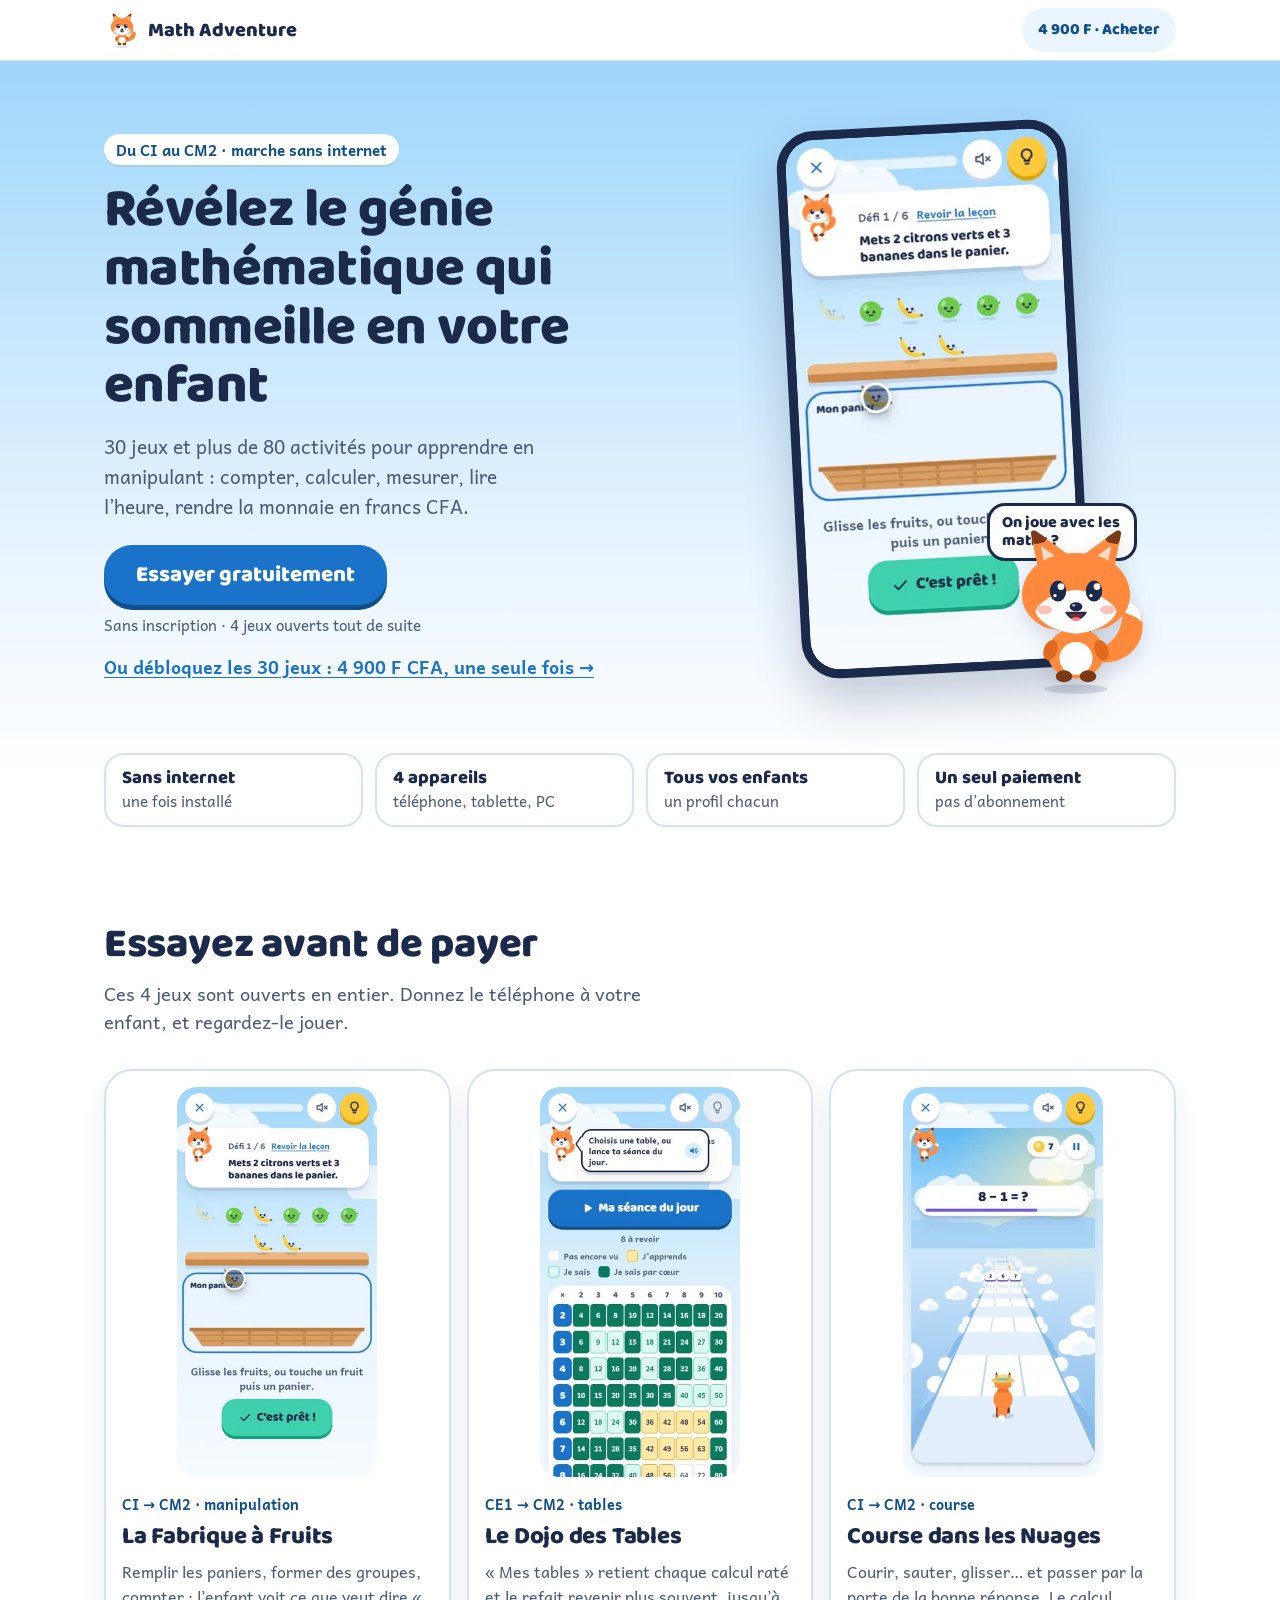
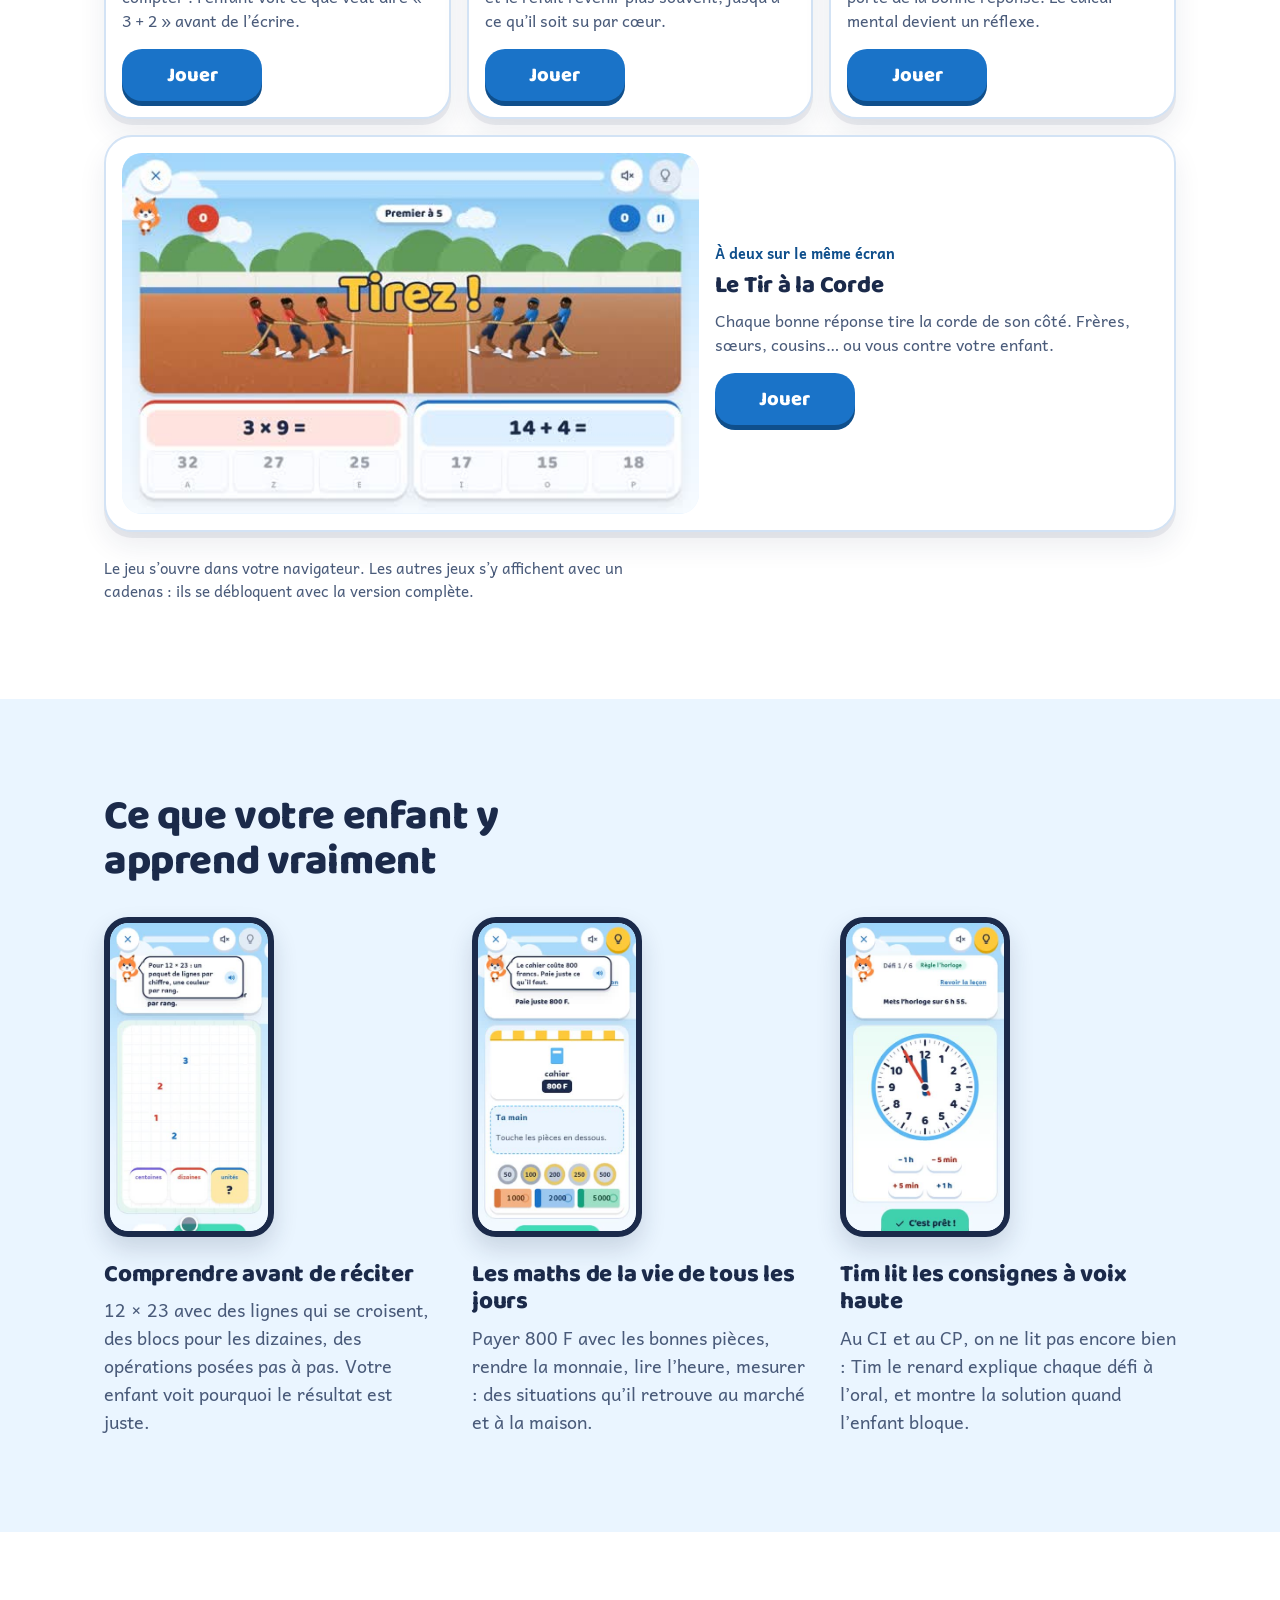
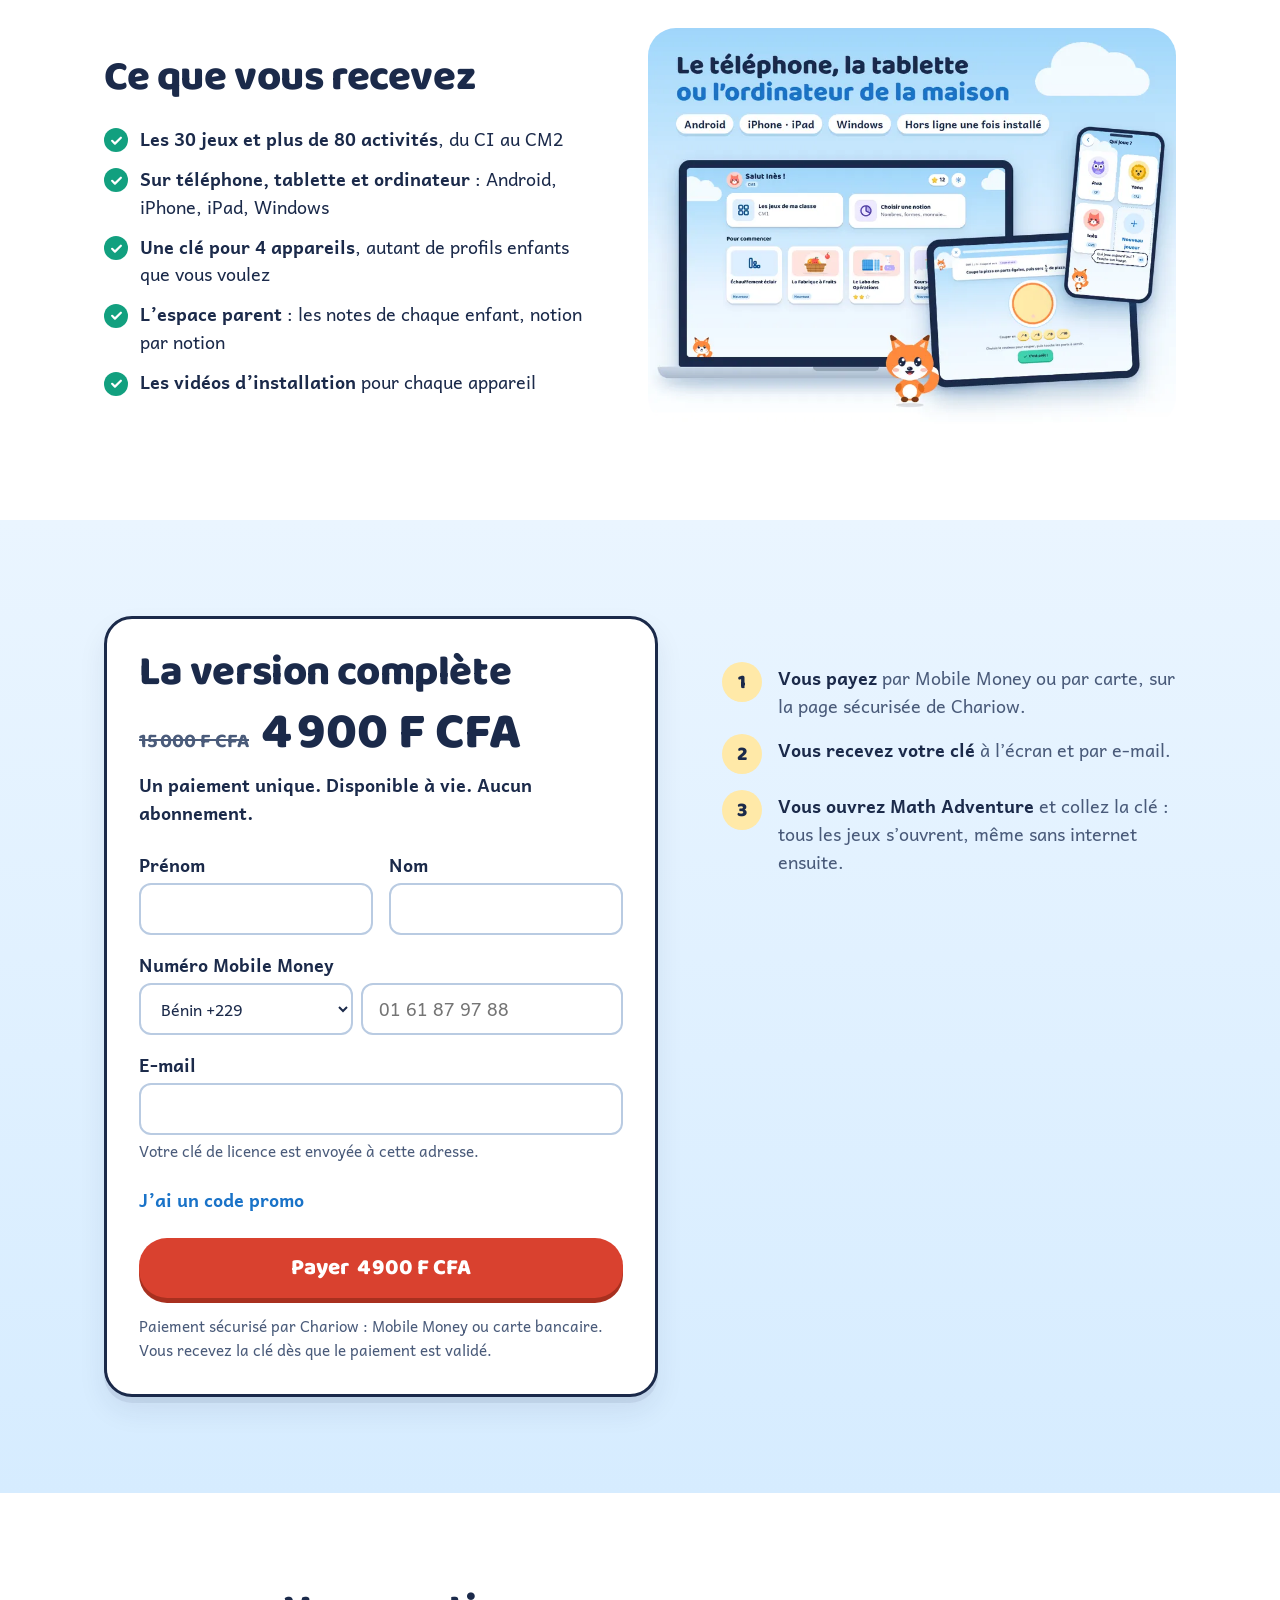
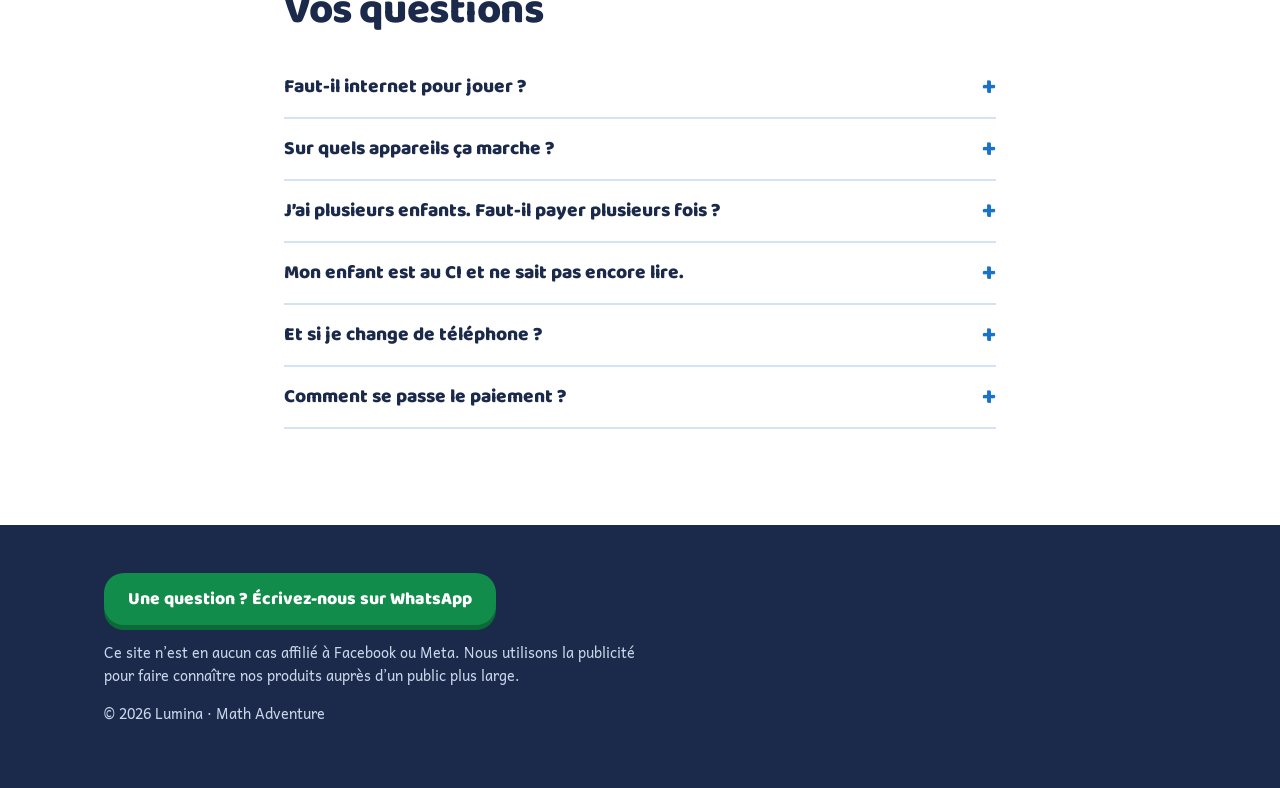
==== index.html @ 42153c5e "Boutons Jouer : ouvrent directement l'écran du jeu dans l'appli" ====
<!doctype html>
<html lang="fr">
<head>
  <meta charset="utf-8">
  <meta name="viewport" content="width=device-width, initial-scale=1, viewport-fit=cover">
  <title>Math Adventure · 30 jeux de maths du CI au CM2</title>
  <meta name="description" content="30 jeux et plus de 80 activités de maths du CI au CM2, sans internet, sur téléphone, tablette et ordinateur. Essayez gratuitement, puis un seul paiement de 4 900 F CFA.">
  <meta name="theme-color" content="#1a73c8">
  <meta property="og:type" content="website">
  <meta property="og:title" content="Math Adventure · les maths en jouant, du CI au CM2">
  <meta property="og:description" content="Essayez gratuitement 4 jeux dans votre navigateur. Version complète : 4 900 F CFA, une seule fois.">
  <meta property="og:image" content="assets/og.jpg">
  <link rel="icon" href="assets/icon-192.png">
  <link rel="preload" href="assets/fonts/baloo-2-latin-800-normal.woff2" as="font" type="font/woff2" crossorigin>
  <link rel="preload" href="assets/fonts/andika-latin-400-normal.woff2" as="font" type="font/woff2" crossorigin>
  <link rel="stylesheet" href="assets/styles.css">
  <script src="assets/config.js"></script>
  <script src="assets/pixel.js"></script>
</head>
<body>
  <a class="skip" href="#essai">Aller aux jeux à essayer</a>

  <header class="top">
    <div class="wrap top__in">
      <a class="brand" href="#" aria-label="Math Adventure, haut de page">
        <img src="assets/tim.svg" alt="" width="36" height="36">
        <span>Math Adventure</span>
      </a>
      <a class="top__cta" href="#offre" data-track="nav-offre">4 900 F · Acheter</a>
    </div>
  </header>

  <main>
    <!-- ============ HÉROS ============ -->
    <section class="hero">
      <div class="wrap hero__grid">
        <div class="hero__text">
          <p class="eyebrow">Du CI au CM2 · marche sans internet</p>
          <h1>Révélez le génie mathématique qui sommeille en votre enfant</h1>
          <p class="lead">30 jeux et plus de 80 activités pour apprendre en manipulant : compter, calculer, mesurer, lire l’heure, rendre la monnaie en francs CFA.</p>
          <div class="hero__actions">
            <a class="btn btn--primary btn--lg" href="#essai" data-track="hero-essai">Essayer gratuitement</a>
            <p class="hero__note">Sans inscription · 4 jeux ouverts tout de suite</p>
          </div>
          <a class="link-strong" href="#offre" data-track="hero-offre">Ou débloquez les 30 jeux : 4 900 F CFA, une seule fois →</a>
        </div>
        <div class="hero__media">
          <div class="phone phone--tilt">
            <video class="phone__screen" src="assets/media/fabrique-a-fruits.mp4" poster="assets/media/fabrique-a-fruits.jpg" autoplay muted loop playsinline preload="auto" aria-label="Partie filmée de La Fabrique à Fruits : l’enfant glisse 2 citrons et 3 bananes dans le panier"></video>
          </div>
          <div class="bubble" aria-hidden="true">On joue avec les maths ?</div>
          <img class="hero__tim" src="assets/tim.svg" alt="" width="132" height="132">
        </div>
      </div>
    </section>

    <ul class="proofs wrap" aria-label="En bref">
      <li><strong>Sans internet</strong><span>une fois installé</span></li>
      <li><strong>4 appareils</strong><span>téléphone, tablette, PC</span></li>
      <li><strong>Tous vos enfants</strong><span>un profil chacun</span></li>
      <li><strong>Un seul paiement</strong><span>pas d’abonnement</span></li>
    </ul>

    <!-- ============ DÉMO ============ -->
    <section class="section" id="essai" aria-labelledby="essai-t">
      <div class="wrap">
        <h2 id="essai-t">Essayez avant de payer</h2>
        <p class="section__lead">Ces 4 jeux sont ouverts en entier. Donnez le téléphone à votre enfant, et regardez-le jouer.</p>
        <div class="demos">
          <article class="demo">
            <div class="demo__media"><video data-lazy src="assets/media/fabrique-a-fruits.mp4" poster="assets/media/fabrique-a-fruits.jpg" muted loop playsinline preload="none" aria-hidden="true"></video></div>
            <div class="demo__body">
              <p class="tag">CI → CM2 · manipulation</p>
              <h3>La Fabrique à Fruits</h3>
              <p>Remplir les paniers, former des groupes, compter : l’enfant voit ce que veut dire « 3 + 2 » avant de l’écrire.</p>
              <a class="btn btn--primary" href="#" data-app="fruit-factory" data-track="demo-fabrique">Jouer</a>
            </div>
          </article>
          <article class="demo">
            <div class="demo__media"><video data-lazy src="assets/media/mes-tables.mp4" poster="assets/media/mes-tables.jpg" muted loop playsinline preload="none" aria-hidden="true"></video></div>
            <div class="demo__body">
              <p class="tag">CE1 → CM2 · tables</p>
              <h3>Le Dojo des Tables</h3>
              <p>« Mes tables » retient chaque calcul raté et le refait revenir plus souvent, jusqu’à ce qu’il soit su par cœur.</p>
              <a class="btn btn--primary" href="#" data-app="multiplication-master" data-track="demo-dojo">Jouer</a>
            </div>
          </article>
          <article class="demo">
            <div class="demo__media"><video data-lazy src="assets/media/course-dans-les-nuages.mp4" poster="assets/media/course-dans-les-nuages.jpg" muted loop playsinline preload="none" aria-hidden="true"></video></div>
            <div class="demo__body">
              <p class="tag">CI → CM2 · course</p>
              <h3>Course dans les Nuages</h3>
              <p>Courir, sauter, glisser… et passer par la porte de la bonne réponse. Le calcul mental devient un réflexe.</p>
              <a class="btn btn--primary" href="#" data-app="cloud-runner" data-track="demo-course">Jouer</a>
            </div>
          </article>
          <article class="demo demo--wide">
            <div class="demo__media"><video data-lazy src="assets/media/tir-a-la-corde.mp4" poster="assets/media/tir-a-la-corde.jpg" muted loop playsinline preload="none" aria-hidden="true"></video></div>
            <div class="demo__body">
              <p class="tag">À deux sur le même écran</p>
              <h3>Le Tir à la Corde</h3>
              <p>Chaque bonne réponse tire la corde de son côté. Frères, sœurs, cousins… ou vous contre votre enfant.</p>
              <a class="btn btn--primary" href="#" data-app="tug-of-war" data-track="demo-tir">Jouer</a>
            </div>
          </article>
        </div>
        <p class="hint">Le jeu s’ouvre dans votre navigateur. Les autres jeux s’y affichent avec un cadenas : ils se débloquent avec la version complète.</p>
      </div>
    </section>

    <!-- ============ MÉTHODE ============ -->
    <section class="section section--sky" aria-labelledby="methode-t">
      <div class="wrap">
        <h2 id="methode-t">Ce que votre enfant y apprend vraiment</h2>
        <div class="features">
          <article class="feature">
            <div class="feature__media phone phone--sm"><video data-lazy class="phone__screen" src="assets/media/multiplier-avec-des-lignes.mp4" poster="assets/media/multiplier-avec-des-lignes.jpg" muted loop playsinline preload="none" aria-hidden="true"></video></div>
            <div>
              <h3>Comprendre avant de réciter</h3>
              <p>12 × 23 avec des lignes qui se croisent, des blocs pour les dizaines, des opérations posées pas à pas. Votre enfant voit pourquoi le résultat est juste.</p>
            </div>
          </article>
          <article class="feature">
            <div class="feature__media phone phone--sm"><video data-lazy class="phone__screen" src="assets/media/petit-marche.mp4" poster="assets/media/petit-marche.jpg" muted loop playsinline preload="none" aria-hidden="true"></video></div>
            <div>
              <h3>Les maths de la vie de tous les jours</h3>
              <p>Payer 800 F avec les bonnes pièces, rendre la monnaie, lire l’heure, mesurer : des situations qu’il retrouve au marché et à la maison.</p>
            </div>
          </article>
          <article class="feature">
            <div class="feature__media phone phone--sm"><video data-lazy class="phone__screen" src="assets/media/horloge.mp4" poster="assets/media/horloge.jpg" muted loop playsinline preload="none" aria-hidden="true"></video></div>
            <div>
              <h3>Tim lit les consignes à voix haute</h3>
              <p>Au CI et au CP, on ne lit pas encore bien : Tim le renard explique chaque défi à l’oral, et montre la solution quand l’enfant bloque.</p>
            </div>
          </article>
        </div>
      </div>
    </section>

    <!-- ============ CONTENU ============ -->
    <section class="section" aria-labelledby="contenu-t">
      <div class="wrap contenu">
        <div>
          <h2 id="contenu-t">Ce que vous recevez</h2>
          <ul class="checks">
            <li><strong>Les 30 jeux et plus de 80 activités</strong>, du CI au CM2</li>
            <li><strong>Sur téléphone, tablette et ordinateur</strong> : Android, iPhone, iPad, Windows</li>
            <li><strong>Une clé pour 4 appareils</strong>, autant de profils enfants que vous voulez</li>
            <li><strong>L’espace parent</strong> : les notes de chaque enfant, notion par notion</li>
            <li><strong>Les vidéos d’installation</strong> pour chaque appareil</li>
          </ul>
        </div>
        <picture>
          <source srcset="assets/media/appareils.webp" type="image/webp">
          <img class="contenu__img" src="assets/media/appareils.jpg" width="900" height="675" loading="lazy" alt="Math Adventure ouvert sur un ordinateur, une tablette et un téléphone, avec Tim le renard">
        </picture>
      </div>
    </section>

    <!-- ============ OFFRE + PAIEMENT ============ -->
    <section class="section section--offer" id="offre" aria-labelledby="offre-t">
      <div class="wrap offer">
        <div class="offer__card">
          <h2 id="offre-t">La version complète</h2>
          <p class="price"><s class="price__old" data-old-price></s> <span class="price__now" data-price></span></p>
          <p class="offer__sub">Un paiement unique. Disponible à vie. Aucun abonnement.</p>

          <form class="form" id="checkout" novalidate>
            <div class="form__row">
              <div class="field">
                <label for="f-first">Prénom</label>
                <input id="f-first" name="first_name" autocomplete="given-name" required maxlength="50">
                <p class="field__err" id="e-first_name" hidden></p>
              </div>
              <div class="field">
                <label for="f-last">Nom</label>
                <input id="f-last" name="last_name" autocomplete="family-name" required maxlength="50">
                <p class="field__err" id="e-last_name" hidden></p>
              </div>
            </div>
            <div class="field">
              <label for="f-phone">Numéro Mobile Money</label>
              <div class="phone-input">
                <select id="f-country" name="country_code" aria-label="Pays" autocomplete="country"></select>
                <input id="f-phone" name="phone" type="tel" inputmode="tel" autocomplete="tel-national" required placeholder="01 61 87 97 88">
              </div>
              <p class="field__err" id="e-phone" hidden></p>
              <p class="field__err" id="e-country_code" hidden></p>
            </div>
            <div class="field">
              <label for="f-email">E-mail</label>
              <input id="f-email" name="email" type="email" inputmode="email" autocomplete="email" required>
              <p class="field__help">Votre clé de licence est envoyée à cette adresse.</p>
              <p class="field__err" id="e-email" hidden></p>
            </div>
            <details class="promo">
              <summary>J’ai un code promo</summary>
              <div class="field">
                <label for="f-code" class="sr-only">Code promo</label>
                <input id="f-code" name="discount_code" autocomplete="off" autocapitalize="characters" maxlength="100">
                <p class="field__err" id="e-discount_code" hidden></p>
              </div>
            </details>
            <p class="form__err" id="form-err" role="alert" hidden></p>
            <button class="btn btn--buy btn--lg btn--block" type="submit" id="pay">Payer <span data-price></span></button>
            <p class="form__secure">Paiement sécurisé par Chariow : Mobile Money ou carte bancaire. Vous recevez la clé dès que le paiement est validé.</p>
          </form>
        </div>

        <ol class="steps" aria-label="Après le paiement">
          <li><strong>Vous payez</strong> par Mobile Money ou par carte, sur la page sécurisée de Chariow.</li>
          <li><strong>Vous recevez votre clé</strong> à l’écran et par e-mail.</li>
          <li><strong>Vous ouvrez Math Adventure</strong> et collez la clé : tous les jeux s’ouvrent, même sans internet ensuite.</li>
        </ol>
      </div>
    </section>

    <!-- ============ FAQ ============ -->
    <section class="section" aria-labelledby="faq-t">
      <div class="wrap faq">
        <h2 id="faq-t">Vos questions</h2>
        <details><summary>Faut-il internet pour jouer ?</summary><p>Seulement pour installer l’appli et activer la clé, une fois, quelques secondes. Ensuite tout marche en mode avion : aucun forfait consommé.</p></details>
        <details><summary>Sur quels appareils ça marche ?</summary><p>Téléphones Android, iPhone, iPad et ordinateurs Windows. Une clé s’active sur 4 appareils : par exemple le téléphone de maman, celui de papa, la tablette et l’ordinateur.</p></details>
        <details><summary>J’ai plusieurs enfants. Faut-il payer plusieurs fois ?</summary><p>Non. Chaque enfant crée son profil avec son prénom et sa classe, et chacun garde ses notes. Il n’y a pas de limite d’enfants.</p></details>
        <details><summary>Mon enfant est au CI et ne sait pas encore lire.</summary><p>Tim le renard lit les consignes à voix haute, et les écrans se comprennent avec les images. Commencez par La Fabrique à Fruits dans l’essai gratuit.</p></details>
        <details><summary>Et si je change de téléphone ?</summary><p>Activez simplement la clé sur le nouveau téléphone : elle compte 4 appareils. Si les 4 sont déjà utilisés, écrivez-nous sur WhatsApp avec votre clé et on trouve une solution.</p></details>
        <details><summary>Comment se passe le paiement ?</summary><p>Vous remplissez le formulaire, puis vous payez sur la page sécurisée de Chariow (Mobile Money selon votre pays : MTN, Moov, Celtiis… ou carte bancaire). C’est un paiement unique : rien ne sera prélevé ensuite.</p></details>
      </div>
    </section>
  </main>

  <footer class="foot">
    <div class="wrap">
      <a class="btn btn--wa" data-whatsapp href="#" target="_blank" rel="noopener">Une question ? Écrivez-nous sur WhatsApp</a>
      <p class="foot__legal">Ce site n’est en aucun cas affilié à Facebook ou Meta. Nous utilisons la publicité pour faire connaître nos produits auprès d’un public plus large.</p>
      <p class="foot__legal">© 2026 Lumina · Math Adventure</p>
    </div>
  </footer>

  <div class="sticky" id="sticky" aria-hidden="true">
    <span><strong data-price></strong><small>une seule fois</small></span>
    <a class="btn btn--buy" href="#offre" tabindex="-1" data-track="sticky-offre">Acheter</a>
  </div>

  <script src="assets/app.js" defer></script>
</body>
</html>
---- assets/styles.css ----
/* Math Adventure — page de vente. Mêmes jetons que l'appli (src/styles/tokens.css) : le parent reconnaît l'appli qu'il va acheter. */

@font-face { font-family: 'Baloo 2'; font-weight: 700; font-display: swap; src: url(fonts/baloo-2-latin-700-normal.woff2) format('woff2'); }
@font-face { font-family: 'Baloo 2'; font-weight: 800; font-display: swap; src: url(fonts/baloo-2-latin-800-normal.woff2) format('woff2'); }
@font-face { font-family: 'Andika'; font-weight: 400; font-display: swap; src: url(fonts/andika-latin-400-normal.woff2) format('woff2'); }
@font-face { font-family: 'Andika'; font-weight: 700; font-display: swap; src: url(fonts/andika-latin-700-normal.woff2) format('woff2'); }

:root {
  /* couleurs (contrastes sur blanc : ink 14.2:1, ink-soft 6.8:1, primary 4.9:1, buy 4.4:1 en texte ≥ 19 px gras) */
  --ink: #1b2a4a;
  --ink-soft: #4a5b7a;
  --sky-50: #eaf5ff;
  --sky-100: #d6ecff;
  --sky-200: #b3dcff;
  --border: #d3e3f5;
  --primary: #1a73c8;
  --primary-shade: #0f4f8c;
  --buy: #d9412f;
  --buy-shade: #a8301f;
  --yellow: #ffe9a8;
  --mint: #12a07f;
  --mint-soft: #dcf8f0;
  --wa: #128c4a;
  --wa-shade: #0b6a37;
  --error: #b3261e;
  --error-soft: #fde8e6;
  --focus: #ffc93c;
  --white: #fff;

  --font-display: 'Baloo 2', 'Andika', system-ui, sans-serif;
  --font-body: 'Andika', system-ui, -apple-system, 'Segoe UI', sans-serif;

  /* espacements : échelle 4/8 */
  --s1: 4px; --s2: 8px; --s3: 12px; --s4: 16px; --s5: 24px; --s6: 32px; --s7: 48px; --s8: 64px; --s9: 96px;
  --gutter: 16px;
  --r-sm: 12px; --r-md: 20px; --r-lg: 28px; --r-full: 999px;
  --lift: 0 6px 0 rgba(27, 42, 74, 0.08), 0 14px 28px rgba(27, 42, 74, 0.08);
  --ease-out: cubic-bezier(0.22, 1, 0.36, 1);
  --ease-in: cubic-bezier(0.55, 0, 1, 0.45);
}
@media (min-width: 600px) { :root { --gutter: 24px; } }

*, *::before, *::after { box-sizing: border-box; }
html { scroll-behavior: smooth; -webkit-text-size-adjust: 100%; }
body {
  margin: 0;
  background: var(--white);
  color: var(--ink);
  font: 400 1.125rem/1.55 var(--font-body);
  -webkit-font-smoothing: antialiased;
}
img, video { display: block; max-width: 100%; }
h1, h2, h3 { font-family: var(--font-display); font-weight: 800; line-height: 1.08; margin: 0; letter-spacing: -0.01em; }
h1 { font-size: clamp(2.1rem, 7vw, 3.4rem); }
h2 { font-size: clamp(1.8rem, 5vw, 2.6rem); }
h3 { font-size: 1.5rem; line-height: 1.15; }
p { margin: 0; }
a { color: var(--primary); }
:focus-visible { outline: 3px solid var(--focus); outline-offset: 3px; border-radius: 6px; }
.sr-only { position: absolute; width: 1px; height: 1px; overflow: hidden; clip: rect(0 0 0 0); white-space: nowrap; }
.skip { position: absolute; left: var(--s4); top: -60px; z-index: 99; background: var(--ink); color: var(--white); padding: var(--s2) var(--s4); border-radius: var(--r-sm); }
.skip:focus { top: var(--s2); }

.wrap { width: 100%; max-width: 1120px; margin-inline: auto; padding-inline: var(--gutter); }

/* ---------------------------------------------------------------- boutons (socle 3D comme l'appli) */
.btn {
  --c: var(--primary);
  --shade: var(--primary-shade);
  display: inline-flex;
  align-items: center;
  justify-content: center;
  gap: var(--s2);
  min-height: 52px;
  padding: var(--s2) var(--s5);
  border: 0;
  border-radius: var(--r-md);
  background: var(--c);
  color: var(--white);
  font: 800 1.25rem/1.1 var(--font-display);
  text-decoration: none;
  text-align: center;
  cursor: pointer;
  box-shadow: 0 5px 0 var(--shade);
  transition: transform 120ms var(--ease-out), box-shadow 120ms var(--ease-out), filter 120ms;
  -webkit-tap-highlight-color: transparent;
}
.btn:active { transform: translateY(4px); box-shadow: 0 1px 0 var(--shade); }
@media (hover: hover) { .btn:hover { filter: brightness(1.06); } }
.btn:disabled { cursor: progress; filter: saturate(0.6); transform: translateY(2px); box-shadow: 0 3px 0 var(--shade); }
.btn--lg { min-height: 60px; padding-inline: var(--s6); font-size: 1.4rem; border-radius: var(--r-lg); }
.btn--block { width: 100%; }
.btn--buy { --c: var(--buy); --shade: var(--buy-shade); }
.btn--wa { --c: var(--wa); --shade: var(--wa-shade); font-size: 1.1rem; }
.link-strong { font-weight: 700; text-underline-offset: 3px; }

/* ---------------------------------------------------------------- barre du haut */
.top {
  position: sticky;
  top: 0;
  z-index: 20;
  background: rgba(255, 255, 255, 0.92);
  backdrop-filter: blur(8px);
  border-bottom: 1px solid var(--border);
}
.top__in { display: flex; align-items: center; justify-content: space-between; min-height: 60px; gap: var(--s3); }
.brand { display: inline-flex; align-items: center; gap: var(--s2); color: var(--ink); text-decoration: none; font: 800 1.25rem/1 var(--font-display); }
.top__cta {
  display: inline-flex; align-items: center; min-height: 44px; padding: 0 var(--s4);
  border-radius: var(--r-full); background: var(--sky-50); color: var(--primary-shade);
  font: 800 1rem/1 var(--font-display); text-decoration: none; white-space: nowrap;
}

/* ---------------------------------------------------------------- héros */
.hero {
  background: linear-gradient(180deg, #9fd6fb 0%, var(--sky-50) 70%, var(--white) 100%);
  padding-block: var(--s6) var(--s7);
  overflow: hidden;
}
.hero__grid { display: grid; gap: var(--s6); align-items: center; }
.hero__text { display: grid; gap: var(--s4); justify-items: start; }
.eyebrow {
  display: inline-block; padding: var(--s1) var(--s3); border-radius: var(--r-full);
  background: var(--white); color: var(--primary-shade); font-weight: 700; font-size: 0.95rem;
  box-shadow: 0 2px 0 rgba(27, 42, 74, 0.08);
}
.hero h1 { max-width: 16ch; }
.lead { font-size: 1.2rem; color: var(--ink-soft); max-width: 40ch; }
.hero__actions { display: grid; gap: var(--s2); justify-items: start; margin-top: var(--s2); }
.hero__note { font-size: 0.95rem; color: var(--ink-soft); }
.hero__media { position: relative; justify-self: center; padding: 0 var(--s7) var(--s4) 0; }
.hero__tim { position: absolute; right: -8px; bottom: -6px; width: 118px; height: auto; filter: drop-shadow(0 8px 10px rgba(27, 42, 74, 0.15)); }
.bubble {
  position: absolute; right: -10px; bottom: 128px; max-width: 150px;
  padding: var(--s2) var(--s3); background: var(--white); border: 3px solid var(--ink); border-radius: 18px;
  font: 800 1rem/1.15 var(--font-display);
}

/* téléphone : cadre identique aux visuels de la vitrine */
.phone {
  width: min(64vw, 270px);
  border: 9px solid var(--ink);
  border-radius: 38px;
  background: var(--ink);
  overflow: hidden;
  box-shadow: 0 24px 48px rgba(27, 42, 74, 0.22);
}
.phone__screen { width: 100%; aspect-ratio: 600 / 1170; object-fit: cover; object-position: top; border-radius: 29px; background: var(--sky-50); }
.phone--sm { width: 132px; border-width: 6px; border-radius: 24px; box-shadow: 0 12px 24px rgba(27, 42, 74, 0.16); }
.phone--sm .phone__screen { border-radius: 18px; }

@media (min-width: 900px) {
  .hero { padding-block: var(--s8) var(--s9); }
  .hero__grid { grid-template-columns: 1.15fr 0.85fr; gap: var(--s7); }
  .phone--tilt { transform: rotate(-3deg); }
  .hero__media .phone { width: 290px; }
  .hero__tim { width: 150px; right: -24px; }
}

/* ---------------------------------------------------------------- preuves */
.proofs {
  list-style: none; margin: calc(-1 * var(--s6)) auto 0; padding-block: 0;
  display: grid; grid-template-columns: repeat(2, 1fr); gap: var(--s2);
  position: relative; z-index: 2;
}
.proofs li { display: grid; padding: var(--s3) var(--s4); background: var(--white); border: 2px solid var(--border); border-radius: var(--r-md); }
.proofs strong { font: 800 1.15rem/1.2 var(--font-display); }
.proofs span { font-size: 0.95rem; color: var(--ink-soft); }
@media (min-width: 760px) { .proofs { grid-template-columns: repeat(4, 1fr); gap: var(--s3); } }

/* ---------------------------------------------------------------- sections */
.section { padding-block: var(--s8); }
.section--sky { background: var(--sky-50); }
@media (min-width: 900px) { .section { padding-block: var(--s9); } }
.section h2 { max-width: 22ch; }
.section__lead { margin-top: var(--s3); color: var(--ink-soft); max-width: 52ch; font-size: 1.15rem; }
.hint { margin-top: var(--s5); font-size: 0.95rem; color: var(--ink-soft); max-width: 60ch; }
.tag { font-weight: 700; font-size: 0.9rem; color: var(--primary-shade); }

/* démos */
.demos { display: grid; gap: var(--s4); margin-top: var(--s6); }
.demo {
  display: grid; grid-template-columns: 112px 1fr; gap: var(--s4); align-items: start;
  padding: var(--s4); background: var(--white); border: 2px solid var(--border); border-radius: var(--r-lg); box-shadow: var(--lift);
}
.demo__media { border-radius: var(--r-md); overflow: hidden; background: var(--sky-50); }
.demo__media video { width: 100%; aspect-ratio: 600 / 1170; object-fit: cover; object-position: top; }
.demo__body { display: grid; gap: var(--s2); justify-items: start; }
.demo__body p:not(.tag) { color: var(--ink-soft); font-size: 1rem; }
.demo__body .btn { margin-top: var(--s2); min-width: 140px; }
.demo--wide { grid-template-columns: 1fr; }
.demo--wide .demo__media video { aspect-ratio: 1024 / 640; }
@media (min-width: 760px) {
  .demos { grid-template-columns: repeat(3, 1fr); }
  .demo { grid-template-columns: 1fr; }
  .demo__media { max-width: 200px; justify-self: center; width: 100%; }
  .demo--wide { grid-column: 1 / -1; grid-template-columns: 1.3fr 1fr; align-items: center; }
  .demo--wide .demo__media { max-width: none; }
}

/* méthode */
.features { display: grid; gap: var(--s6); margin-top: var(--s6); }
.feature { display: grid; grid-template-columns: auto 1fr; gap: var(--s5); align-items: center; }
.feature h3 { margin-bottom: var(--s2); }
.feature p { color: var(--ink-soft); max-width: 46ch; }
@media (min-width: 900px) {
  .features { grid-template-columns: repeat(3, 1fr); gap: var(--s6); }
  .feature { grid-template-columns: 1fr; justify-items: start; }
  .feature__media { width: 170px; }
}

/* contenu */
.contenu { display: grid; gap: var(--s6); align-items: center; }
.checks { list-style: none; margin: var(--s5) 0 0; padding: 0; display: grid; gap: var(--s3); }
.checks li { position: relative; padding-left: 36px; }
.checks li::before {
  content: ''; position: absolute; left: 0; top: 0.2em; width: 24px; height: 24px; border-radius: 50%;
  background: var(--mint) url("data:image/svg+xml,%3Csvg xmlns='http://www.w3.org/2000/svg' viewBox='0 0 24 24' fill='none' stroke='white' stroke-width='3.5' stroke-linecap='round' stroke-linejoin='round'%3E%3Cpath d='M5 12.5l4.5 4.5L19 7.5'/%3E%3C/svg%3E") center / 15px no-repeat;
}
.contenu__img { width: 100%; height: auto; border-radius: var(--r-lg); }
@media (min-width: 900px) { .contenu { grid-template-columns: 1fr 1.1fr; gap: var(--s8); } }

/* ---------------------------------------------------------------- offre + formulaire */
.section--offer { background: linear-gradient(180deg, var(--sky-50), var(--sky-100)); }
.offer { display: grid; gap: var(--s6); align-items: start; }
.offer__card {
  display: grid; gap: var(--s3);
  padding: var(--s5) var(--s4); background: var(--white); border-radius: var(--r-lg); box-shadow: var(--lift);
  border: 3px solid var(--ink);
}
@media (min-width: 600px) { .offer__card { padding: var(--s6); } }
.price { display: flex; flex-wrap: wrap; align-items: baseline; gap: var(--s3); }
.price__old { color: var(--ink-soft); font: 700 1.25rem/1 var(--font-display); text-decoration-thickness: 2px; }
.price__now { font: 800 clamp(2.4rem, 9vw, 3.2rem)/1 var(--font-display); color: var(--ink); }
.offer__sub { font-weight: 700; }

.form { display: grid; gap: var(--s4); margin-top: var(--s3); }
.form__row { display: grid; gap: var(--s4); }
@media (min-width: 480px) { .form__row { grid-template-columns: 1fr 1fr; } }
.field { display: grid; gap: var(--s1); }
.field label { font-weight: 700; }
.field input, .field select {
  width: 100%; min-height: 52px; padding: 0 var(--s4);
  border: 2px solid #b9cbe2; border-radius: var(--r-sm); background: var(--white);
  font: 400 1.125rem var(--font-body); color: var(--ink);
}
.field input:focus, .field select:focus { outline: none; border-color: var(--primary); box-shadow: 0 0 0 3px var(--sky-200); }
.field input[aria-invalid='true'] { border-color: var(--error); }
.phone-input { display: grid; grid-template-columns: minmax(0, 0.9fr) minmax(0, 1.1fr); gap: var(--s2); }
.phone-input select { padding-right: var(--s2); font-size: 1rem; }
.field__help { font-size: 0.95rem; color: var(--ink-soft); }
.field__err, .form__err { color: var(--error); font-weight: 700; font-size: 0.95rem; }
.form__err { background: var(--error-soft); padding: var(--s3); border-radius: var(--r-sm); }
.promo summary { cursor: pointer; color: var(--primary); font-weight: 700; min-height: 44px; display: flex; align-items: center; }
.promo .field { margin-top: var(--s1); }
.form__secure { font-size: 0.95rem; color: var(--ink-soft); }

.steps { list-style: none; counter-reset: st; margin: 0; padding: 0; display: grid; gap: var(--s4); }
.steps li { counter-increment: st; position: relative; padding-left: 56px; min-height: 40px; color: var(--ink-soft); }
.steps li strong { color: var(--ink); }
.steps li::before {
  content: counter(st); position: absolute; left: 0; top: -2px; width: 40px; height: 40px; border-radius: 50%;
  display: grid; place-items: center; background: var(--yellow); color: var(--ink); font: 800 1.25rem/1 var(--font-display);
}
@media (min-width: 900px) { .offer { grid-template-columns: 1.1fr 0.9fr; gap: var(--s8); } .steps { margin-top: var(--s7); } }

/* ---------------------------------------------------------------- FAQ */
.faq { max-width: 760px; }
.faq h2 { margin-bottom: var(--s5); }
.faq details { border-bottom: 2px solid var(--border); }
.faq summary {
  list-style: none; cursor: pointer; display: flex; justify-content: space-between; align-items: center; gap: var(--s4);
  min-height: 60px; padding-block: var(--s3); font: 800 1.2rem/1.25 var(--font-display);
}
.faq summary::-webkit-details-marker { display: none; }
.faq summary::after { content: '+'; font-size: 1.6rem; color: var(--primary); transition: transform 200ms var(--ease-out); }
.faq details[open] summary::after { transform: rotate(45deg); }
.faq details p { padding-bottom: var(--s4); color: var(--ink-soft); max-width: 62ch; }

/* ---------------------------------------------------------------- pied */
.foot { background: var(--ink); color: #c9d6ea; padding-block: var(--s7) calc(var(--s8) + env(safe-area-inset-bottom)); }
.foot .wrap { display: grid; gap: var(--s4); justify-items: start; }
.foot__legal { font-size: 0.9rem; max-width: 70ch; }

/* ---------------------------------------------------------------- barre collante (mobile) */
.sticky {
  position: fixed; left: 0; right: 0; bottom: 0; z-index: 30;
  display: flex; align-items: center; justify-content: space-between; gap: var(--s3);
  padding: var(--s3) var(--gutter) calc(var(--s3) + env(safe-area-inset-bottom));
  background: var(--white); border-top: 2px solid var(--border); box-shadow: 0 -8px 24px rgba(27, 42, 74, 0.1);
  transform: translateY(110%);
  transition: transform 220ms var(--ease-in);
}
.sticky.is-on { transform: translateY(0); transition: transform 280ms var(--ease-out); }
.sticky span { display: grid; }
.sticky strong { font: 800 1.35rem/1.1 var(--font-display); }
.sticky small { color: var(--ink-soft); font-size: 0.9rem; }
.sticky .btn { min-width: 150px; }
@media (min-width: 900px) { .sticky { display: none; } }

/* ---------------------------------------------------------------- page merci */
.thanks { min-height: 70vh; padding-block: var(--s7); background: linear-gradient(180deg, #9fd6fb, var(--sky-50) 45%, var(--white)); }
.thanks__card { max-width: 620px; margin-inline: auto; display: grid; gap: var(--s4); padding: var(--s6) var(--s5); background: var(--white); border-radius: var(--r-lg); box-shadow: var(--lift); }
.thanks__tim { width: 96px; height: auto; }
.thanks__state { display: grid; gap: var(--s4); }
.thanks__state[hidden] { display: none; }
.keybox { display: flex; flex-wrap: wrap; gap: var(--s2); align-items: center; padding: var(--s3); border: 3px dashed var(--primary); border-radius: var(--r-md); background: var(--sky-50); }
.keybox code { flex: 1 1 220px; font: 800 1.35rem/1.2 var(--font-display); letter-spacing: 0.06em; word-break: break-all; }
.keybox .btn { min-height: 44px; font-size: 1rem; padding-inline: var(--s4); }
.spinner { width: 40px; height: 40px; border-radius: 50%; border: 5px solid var(--sky-100); border-top-color: var(--primary); animation: spin 900ms linear infinite; }
@keyframes spin { to { transform: rotate(360deg); } }
.muted { color: var(--ink-soft); }

@media (prefers-reduced-motion: reduce) {
  html { scroll-behavior: auto; }
  *, *::before, *::after { transition-duration: 0ms !important; animation-duration: 0ms !important; }
  .spinner { animation: spin 2s linear infinite !important; }
  .phone--tilt { transform: none; }
}
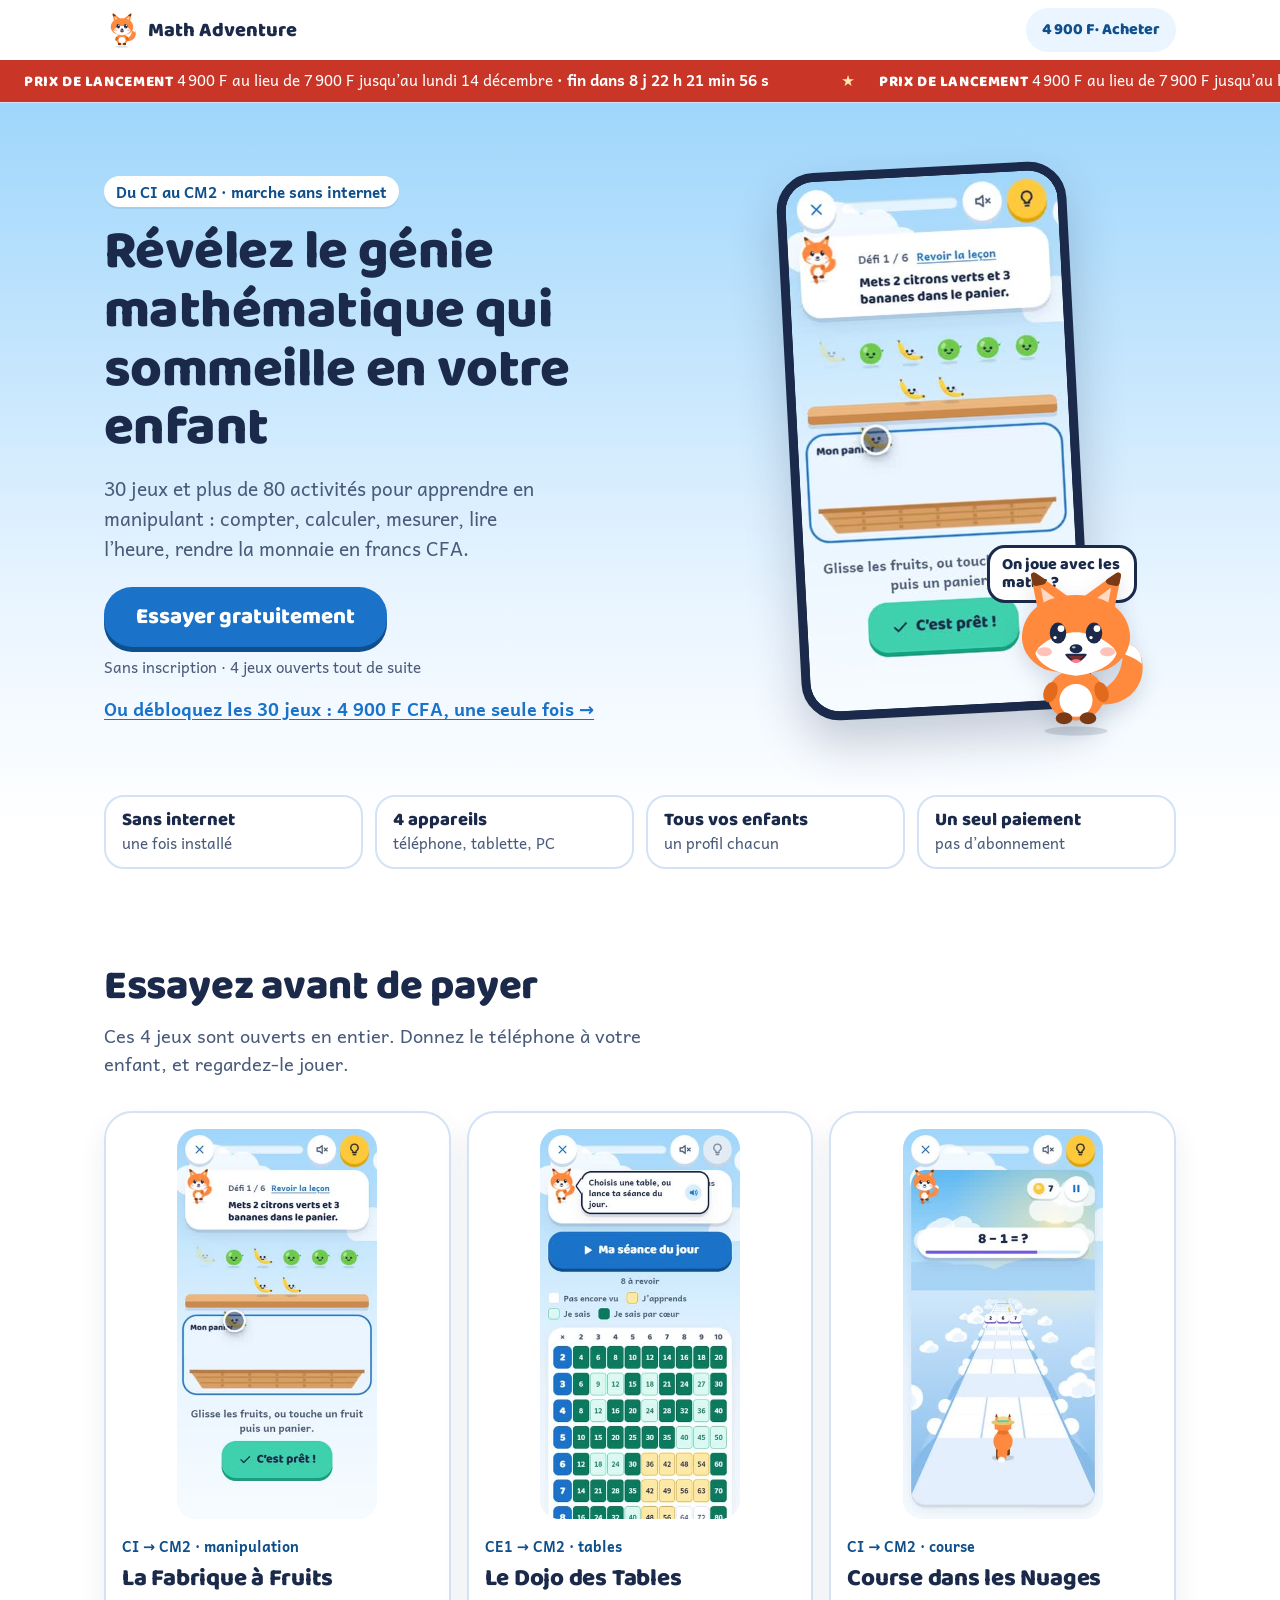
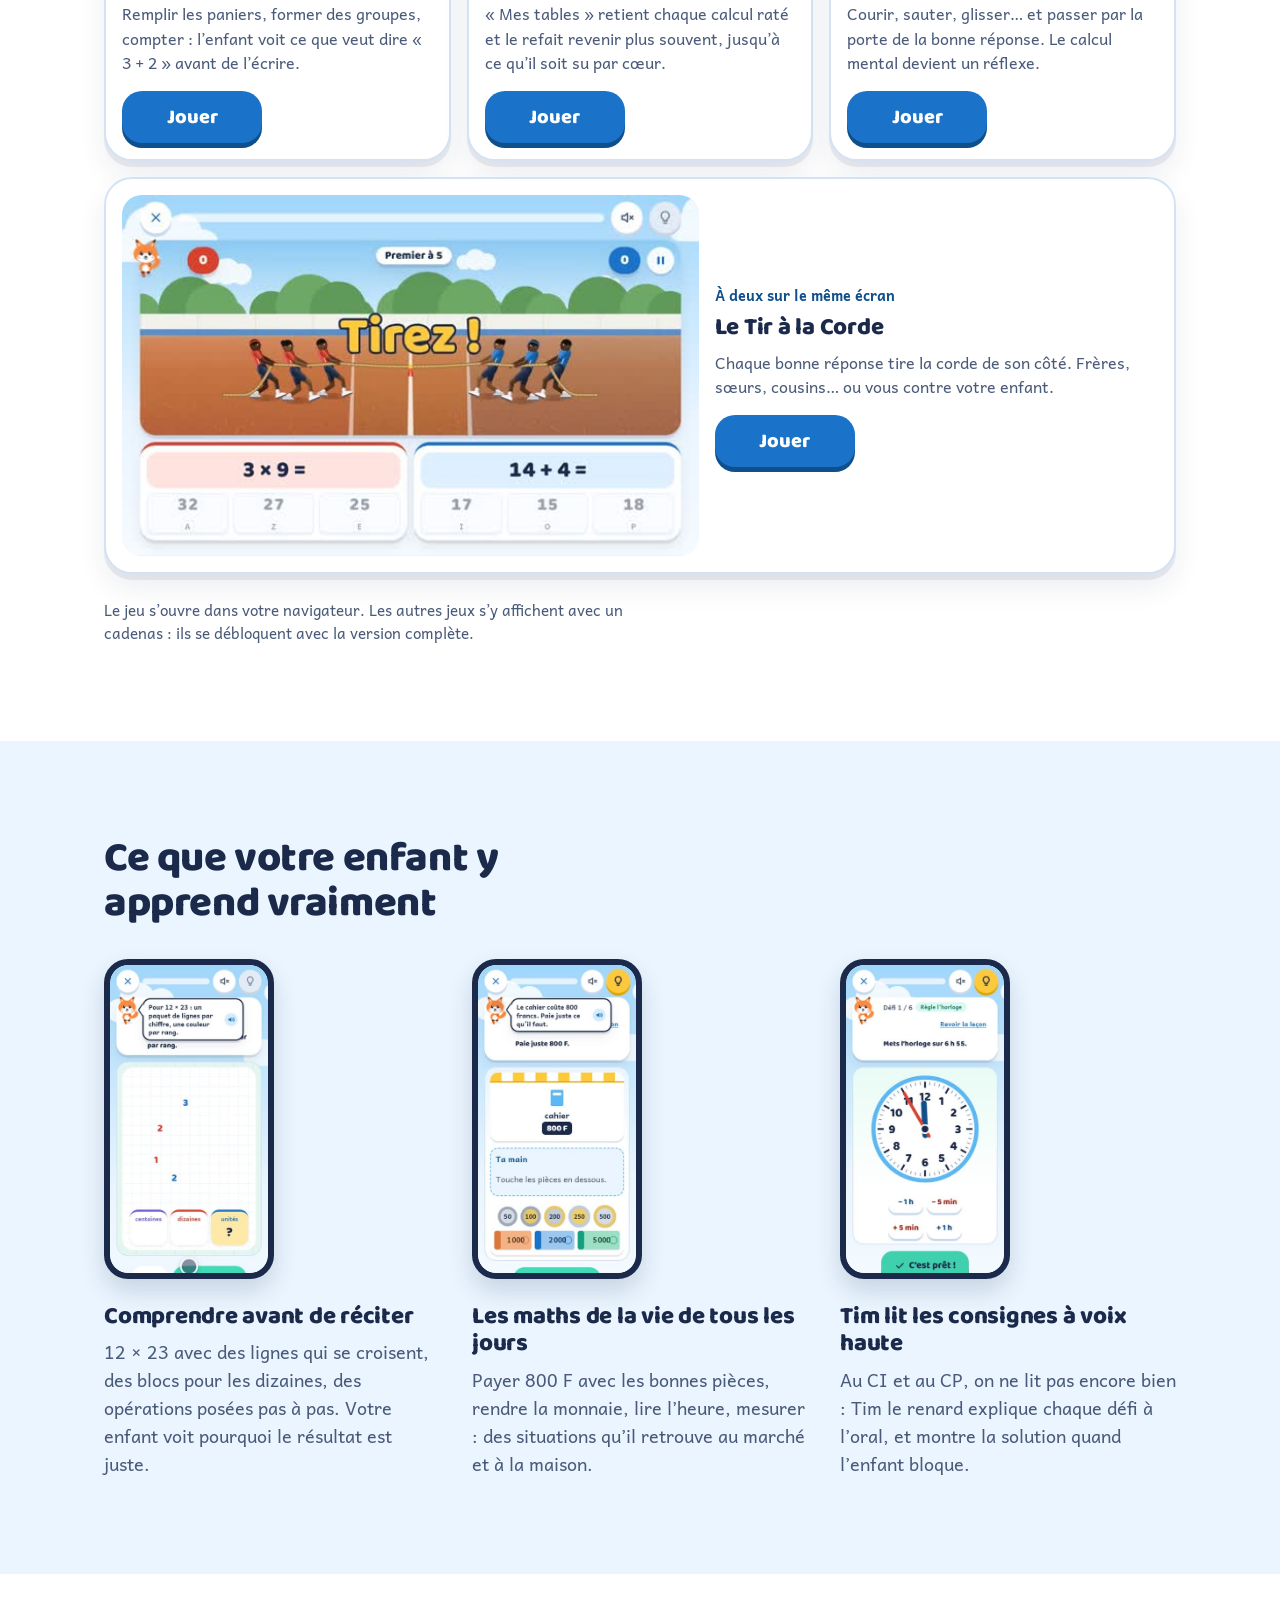
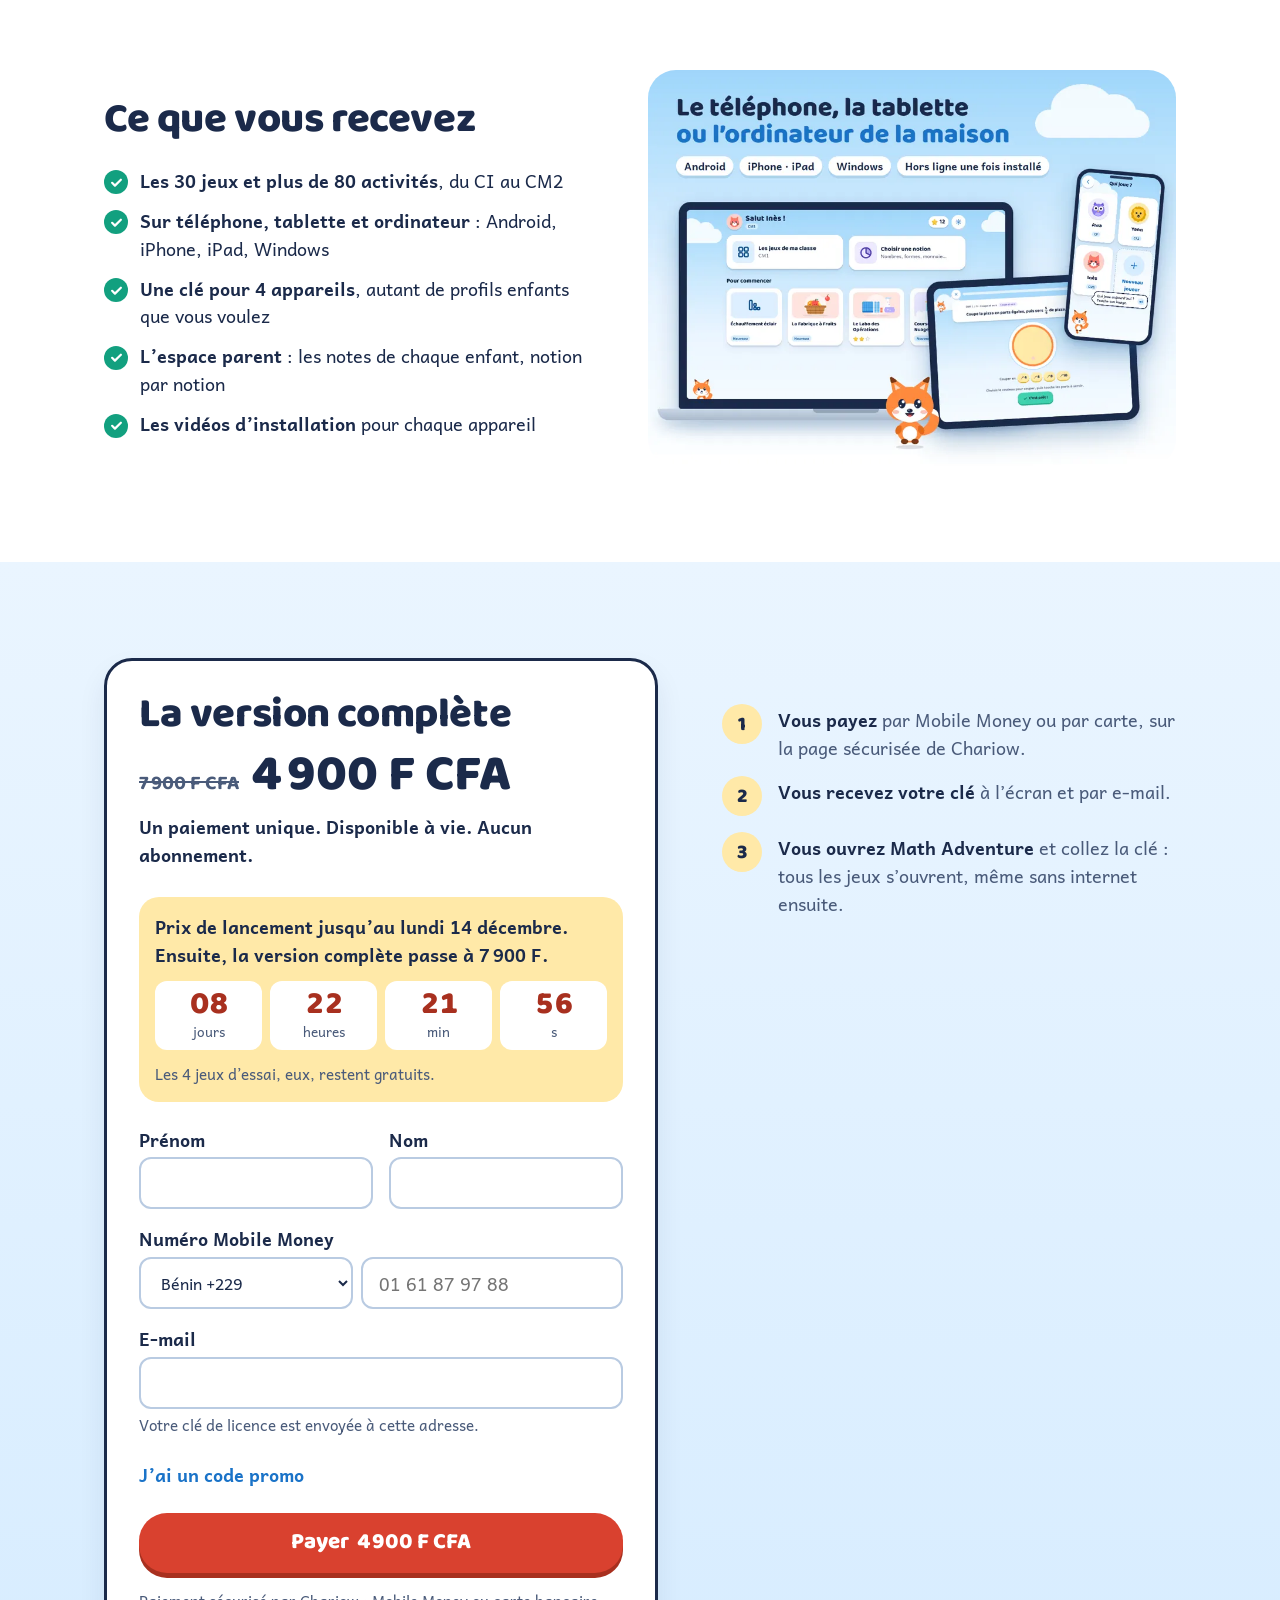
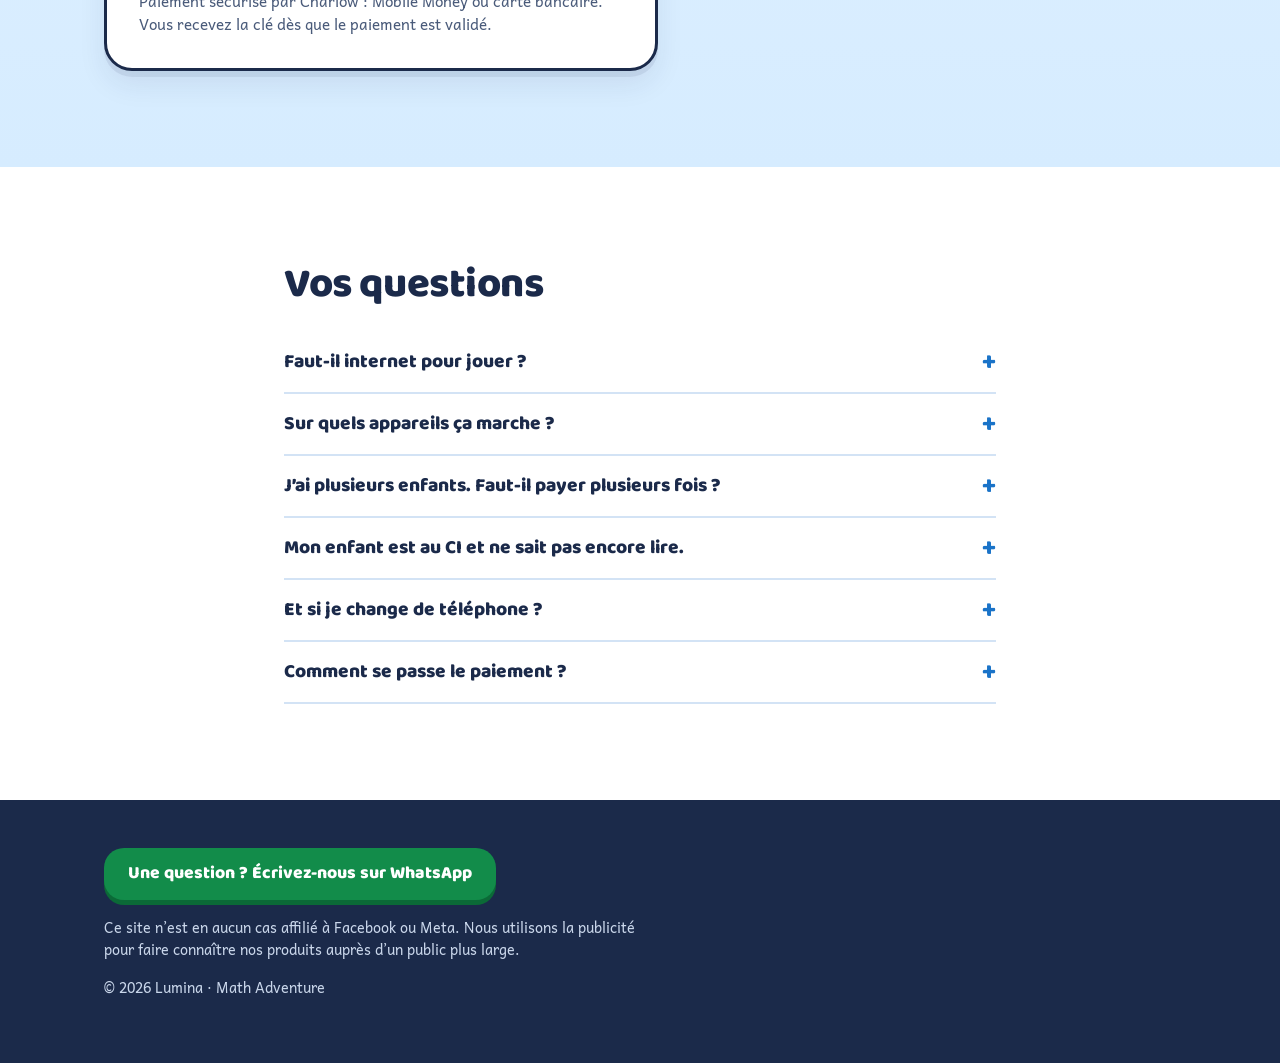
==== commit b4f5ac68: "Prix de lancement : barre rouge défilante et compte à rebours jusqu'au 14 décembre, bouton d'essai q" ====
--- a/index.html
+++ b/index.html
@@ -26,8 +26,14 @@
         <img src="assets/tim.svg" alt="" width="36" height="36">
         <span>Math Adventure</span>
       </a>
-      <a class="top__cta" href="#offre" data-track="nav-offre">4 900 F · Acheter</a>
+      <a class="top__cta" href="#offre" data-track="nav-offre"><span data-price-short>4 900 F</span> · Acheter</a>
     </div>
+    <a class="launch-bar" href="#offre" data-launch-bar data-track="bar-offre" hidden>
+      <span class="launch-bar__track">
+        <span class="launch-bar__group"><span class="launch-bar__msg"><strong>Prix de lancement</strong> <span data-price-short></span> au lieu de <span data-launch-after></span> jusqu’au <span data-launch-date></span> <span class="launch-bar__time">· fin dans <span data-countdown></span></span></span><span class="launch-bar__msg" aria-hidden="true"><strong>Prix de lancement</strong> <span data-price-short></span> au lieu de <span data-launch-after></span> jusqu’au <span data-launch-date></span> <span class="launch-bar__time">· fin dans <span data-countdown></span></span></span></span>
+        <span class="launch-bar__group" aria-hidden="true"><span class="launch-bar__msg"><strong>Prix de lancement</strong> <span data-price-short></span> au lieu de <span data-launch-after></span> jusqu’au <span data-launch-date></span> <span class="launch-bar__time">· fin dans <span data-countdown></span></span></span><span class="launch-bar__msg"><strong>Prix de lancement</strong> <span data-price-short></span> au lieu de <span data-launch-after></span> jusqu’au <span data-launch-date></span> <span class="launch-bar__time">· fin dans <span data-countdown></span></span></span></span>
+      </span>
+    </a>
   </header>
 
   <main>
@@ -39,7 +45,7 @@
           <h1>Révélez le génie mathématique qui sommeille en votre enfant</h1>
           <p class="lead">30 jeux et plus de 80 activités pour apprendre en manipulant : compter, calculer, mesurer, lire l’heure, rendre la monnaie en francs CFA.</p>
           <div class="hero__actions">
-            <a class="btn btn--primary btn--lg" href="#essai" data-track="hero-essai">Essayer gratuitement</a>
+            <a class="btn btn--primary btn--lg btn--nudge" href="#essai" data-track="hero-essai">Essayer gratuitement</a>
             <p class="hero__note">Sans inscription · 4 jeux ouverts tout de suite</p>
           </div>
           <a class="link-strong" href="#offre" data-track="hero-offre">Ou débloquez les 30 jeux : 4 900 F CFA, une seule fois →</a>
@@ -165,6 +171,16 @@
           <h2 id="offre-t">La version complète</h2>
           <p class="price"><s class="price__old" data-old-price></s> <span class="price__now" data-price></span></p>
           <p class="offer__sub">Un paiement unique. Disponible à vie. Aucun abonnement.</p>
+          <div class="launch" data-launch hidden>
+            <p class="launch__t">Prix de lancement jusqu’au <strong data-launch-date></strong>. Ensuite, la version complète passe à <strong data-launch-after></strong>.</p>
+            <div class="countdown" role="timer" data-countdown-boxes>
+              <span><b data-cd="d">00</b><small>jours</small></span>
+              <span><b data-cd="h">00</b><small>heures</small></span>
+              <span><b data-cd="m">00</b><small>min</small></span>
+              <span><b data-cd="s">00</b><small>s</small></span>
+            </div>
+            <p class="launch__note">Les 4 jeux d’essai, eux, restent gratuits.</p>
+          </div>
 
           <form class="form" id="checkout" novalidate>
             <div class="form__row">
@@ -239,7 +255,7 @@
   </footer>
 
   <div class="sticky" id="sticky" aria-hidden="true">
-    <span><strong data-price></strong><small>une seule fois</small></span>
+    <span><strong data-price></strong><small data-sticky-note>une seule fois</small></span>
     <a class="btn btn--buy" href="#offre" tabindex="-1" data-track="sticky-offre">Acheter</a>
   </div>
 
--- a/assets/styles.css
+++ b/assets/styles.css
@@ -111,6 +111,52 @@
   font: 800 1rem/1 var(--font-display); text-decoration: none; white-space: nowrap;
 }
 
+/* ---------------------------------------------------------------- prix de lancement (vraie date de fin) */
+/* rouge #c93526 : 5.2:1 avec le blanc (le --buy #d9412f n'a que 4.4:1 en petit texte) */
+.launch-bar { display: block; background: #c93526; color: var(--white); text-decoration: none; font-size: 0.95rem; }
+.launch-bar.is-last { background: var(--yellow); color: var(--ink); } /* dernières 24 h : inversion, le changement saute aux yeux */
+.launch-bar strong { font-family: var(--font-display); font-weight: 800; color: var(--white); text-transform: uppercase; letter-spacing: 0.04em; }
+.launch-bar.is-last strong { color: var(--buy-shade); }
+.launch-bar__time { font-weight: 700; font-variant-numeric: tabular-nums; }
+.launch-bar { overflow: hidden; white-space: nowrap; }
+.launch-bar__track { display: flex; width: max-content; animation: marquee 28s linear infinite; }
+.launch-bar__group { display: flex; }
+.launch-bar__msg { display: inline-block; line-height: 40px; padding-inline: var(--s5) var(--s7); }
+.launch-bar__msg + .launch-bar__msg::before { content: '★'; margin-right: var(--s5); color: var(--yellow); }
+.launch-bar.is-last .launch-bar__msg + .launch-bar__msg::before { color: var(--buy-shade); }
+/* pause au survol / au clavier : on peut lire tranquillement (linéaire : un défilement continu, pas une transition) */
+.launch-bar:hover .launch-bar__track, .launch-bar:focus-visible .launch-bar__track { animation-play-state: paused; }
+@keyframes marquee { to { transform: translateX(-50%); } }
+
+/* « Essayer gratuitement » tremble 0,6 s toutes les 4 s pour attirer l'œil (rotate/translate séparés : le :active reste intact) */
+.btn--nudge { animation: nudge 4s var(--ease-out) 1.5s infinite; }
+.btn--nudge:hover, .btn--nudge:focus-visible { animation: none; }
+@keyframes nudge {
+  0%, 15%, 100% { rotate: 0deg; translate: 0 0; }
+  2% { rotate: -4deg; translate: -2px 0; }
+  4.5% { rotate: 4deg; translate: 2px 0; }
+  7% { rotate: -3deg; translate: -1px 0; }
+  9.5% { rotate: 2deg; translate: 1px 0; }
+  12% { rotate: -1deg; translate: 0 0; }
+}
+@media (prefers-reduced-motion: reduce) {
+  .launch-bar__track, .btn--nudge { animation: none !important; }
+  .launch-bar { white-space: normal; }
+  .launch-bar__group + .launch-bar__group, .launch-bar__msg + .launch-bar__msg { display: none; }
+  .launch-bar__msg { flex-wrap: wrap; justify-content: center; padding-block: var(--s2); text-align: center; }
+  .launch-bar__track, .launch-bar__group { width: 100%; justify-content: center; }
+}
+.launch-bar[hidden], .launch[hidden] { display: none; }
+#offre, #essai { scroll-margin-top: 40px; } /* la barre allonge l'en-tête collant */
+
+.launch { display: grid; gap: var(--s3); margin-top: var(--s4); padding: var(--s4); border-radius: var(--r-md); background: var(--yellow); }
+.launch__t { font-weight: 700; }
+.launch__note { font-size: 0.95rem; color: var(--ink-soft); }
+.countdown { display: grid; grid-template-columns: repeat(4, 1fr); gap: var(--s2); }
+.countdown span { display: grid; justify-items: center; padding: var(--s2) var(--s1); border-radius: var(--r-sm); background: var(--white); }
+.countdown b { font: 800 clamp(1.6rem, 7vw, 2rem)/1 var(--font-display); font-variant-numeric: tabular-nums; color: var(--buy-shade); }
+.countdown small { font-size: 0.85rem; color: var(--ink-soft); }
+
 /* ---------------------------------------------------------------- héros */
 .hero {
   background: linear-gradient(180deg, #9fd6fb 0%, var(--sky-50) 70%, var(--white) 100%);
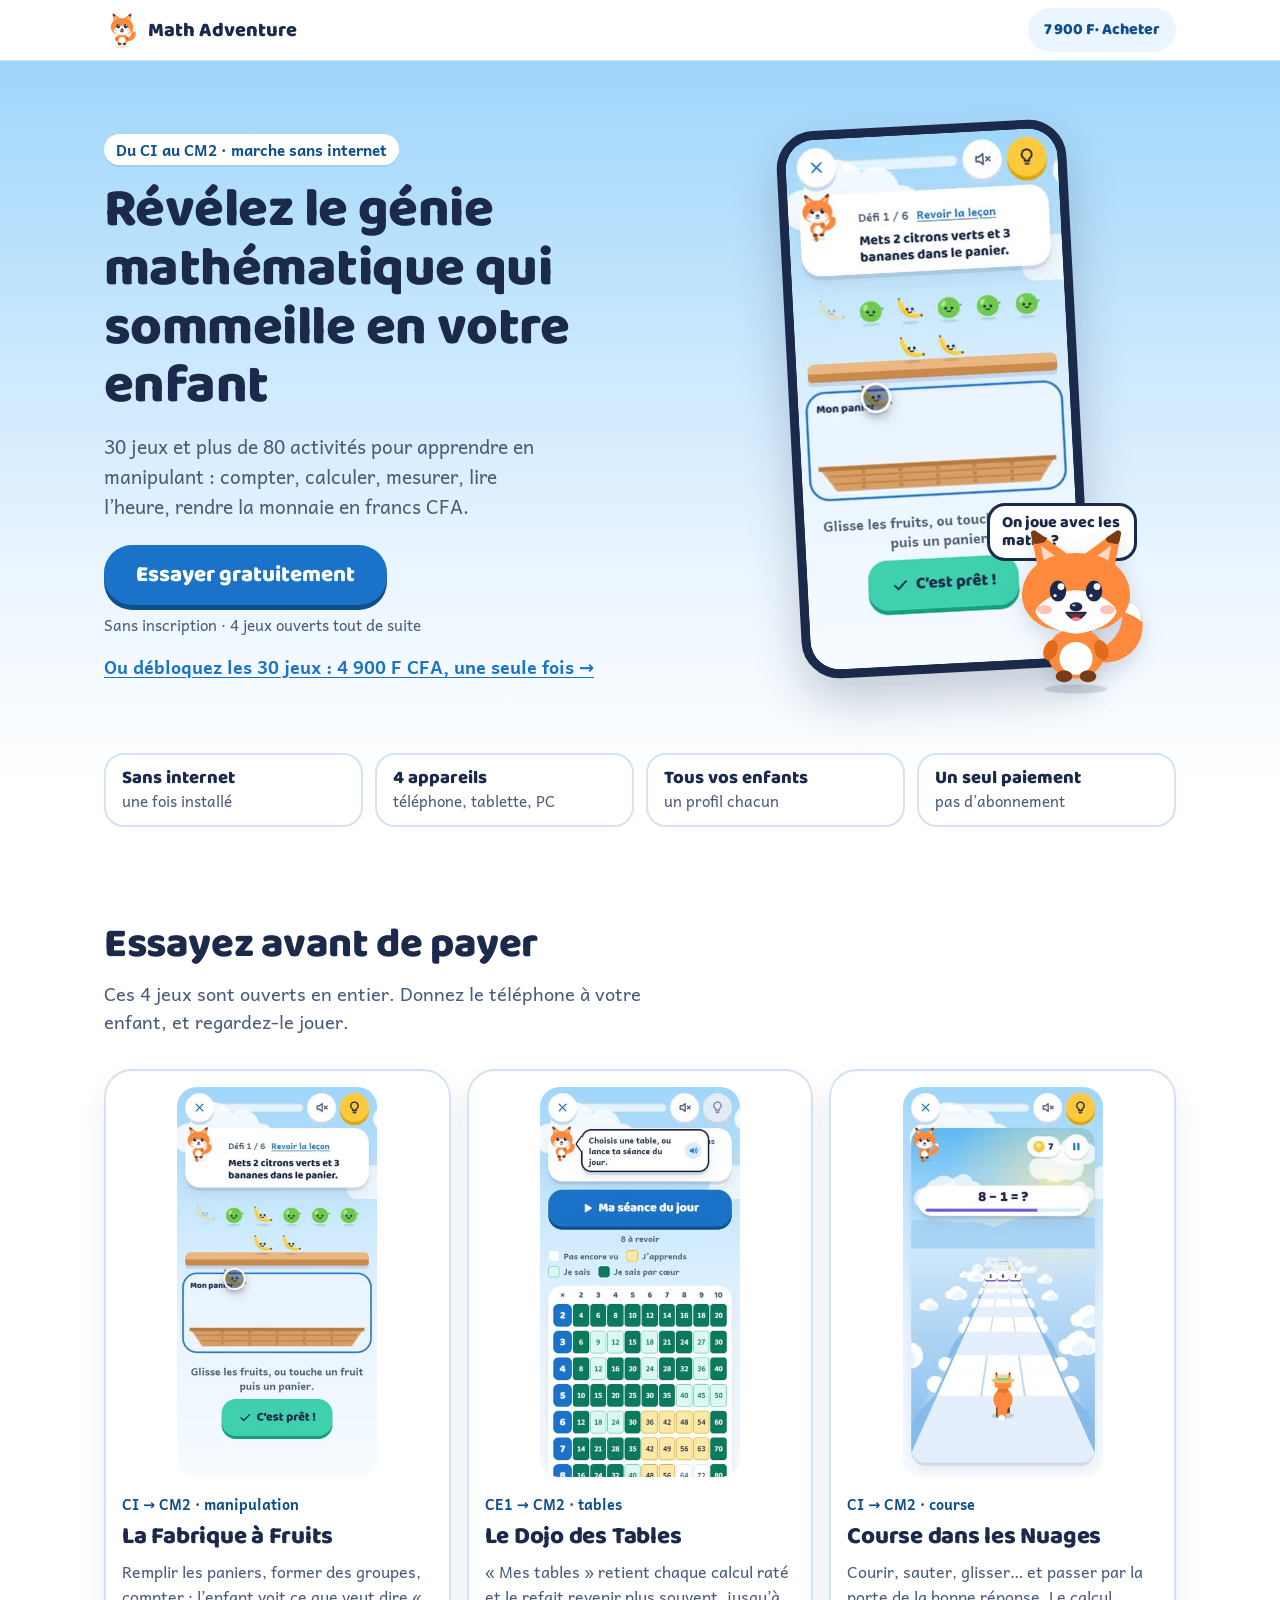
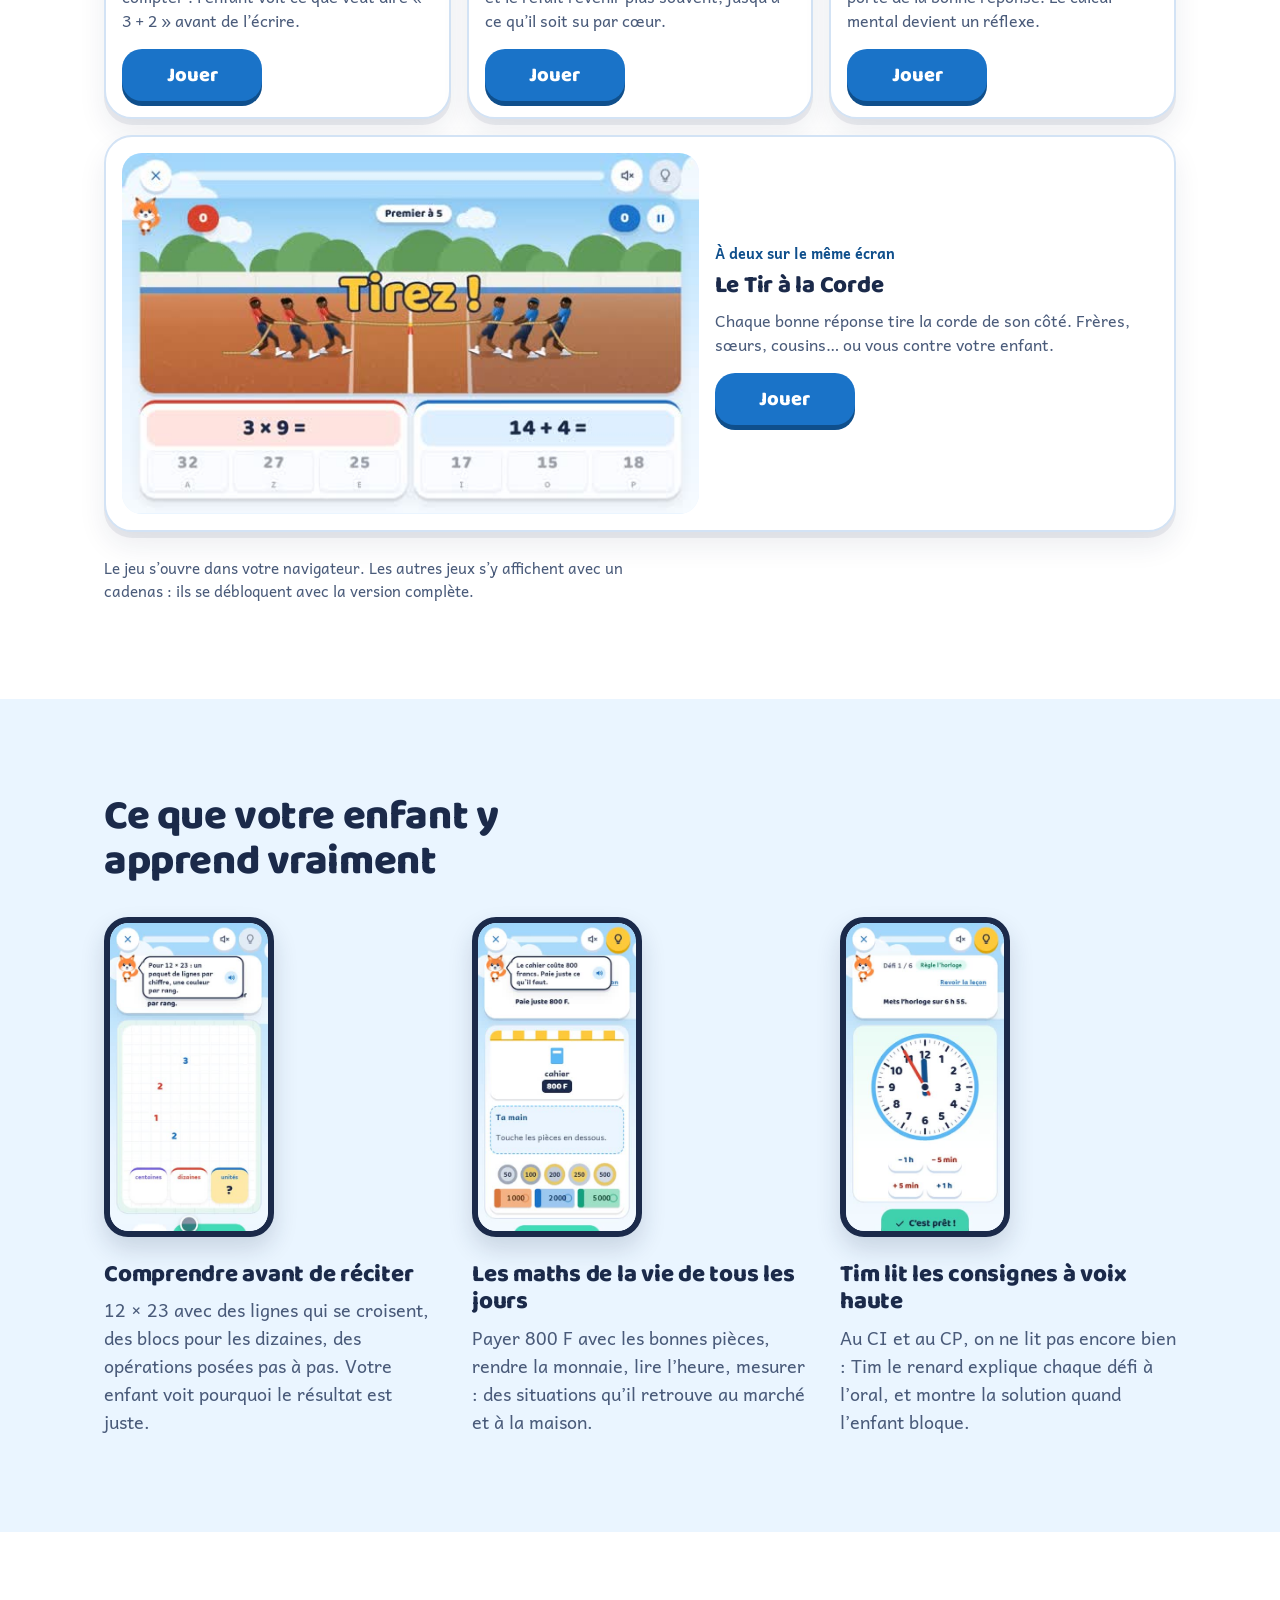
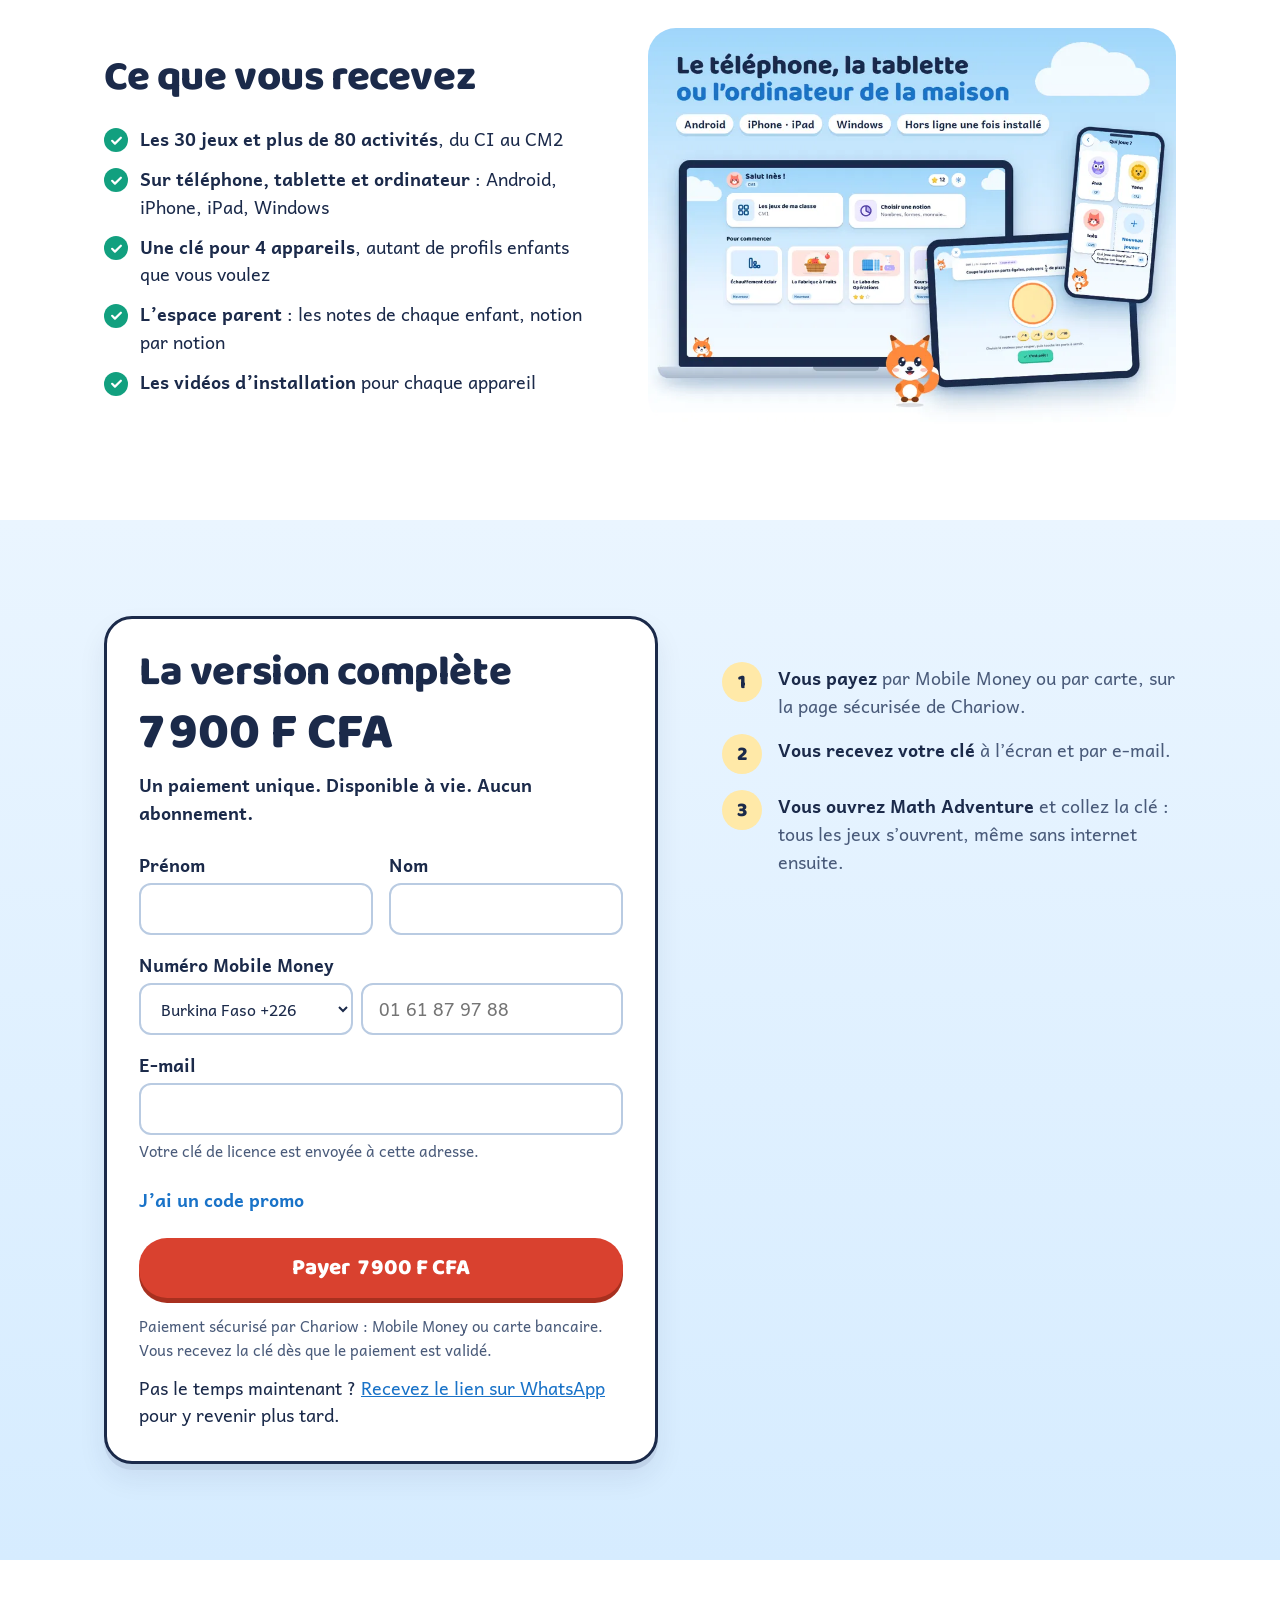
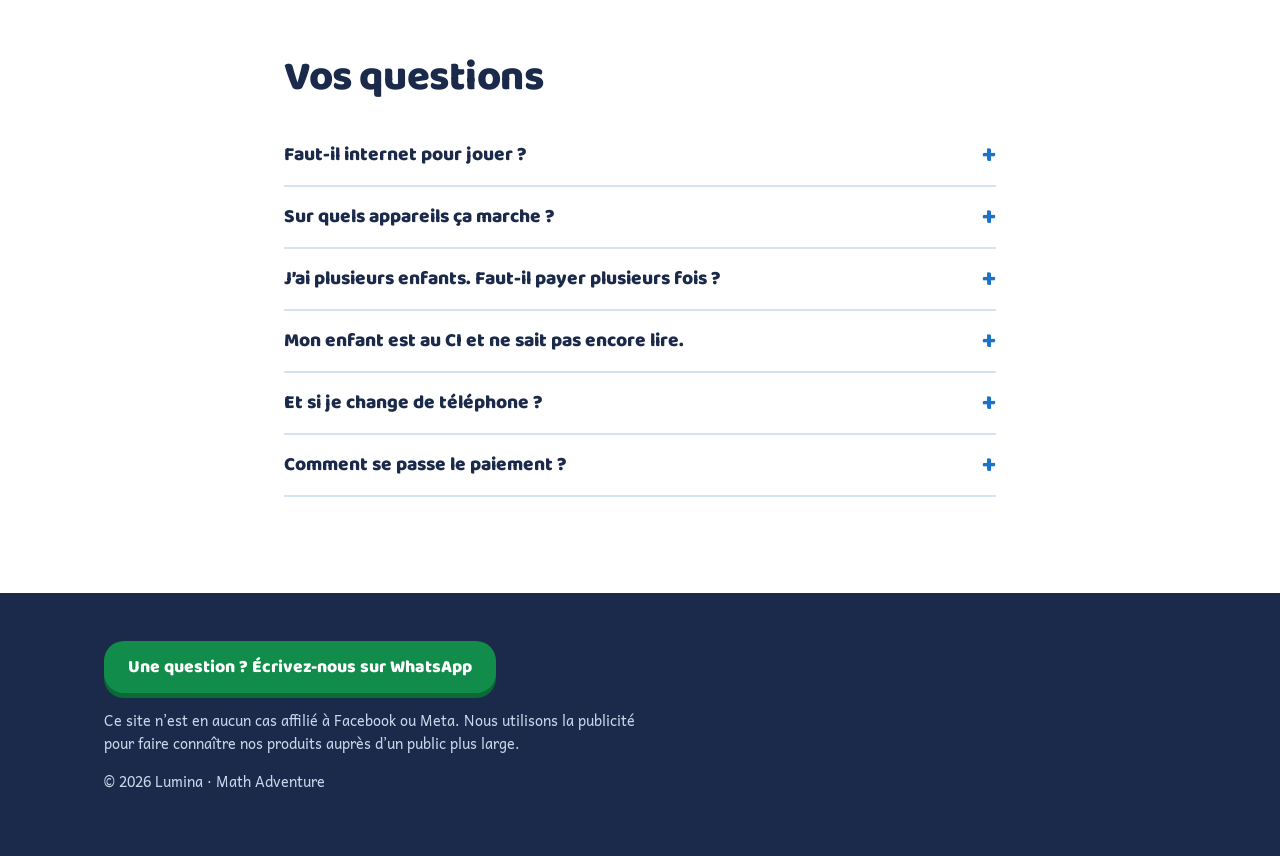
==== commit 70af591b: "Spécial Black Friday : compte à rebours jusqu'au 5 décembre" ====
--- a/index.html
+++ b/index.html
@@ -16,6 +16,7 @@
   <link rel="stylesheet" href="assets/styles.css">
   <script src="assets/config.js"></script>
   <script src="assets/pixel.js"></script>
+  <script src="assets/visit.js"></script>
 </head>
 <body>
   <a class="skip" href="#essai">Aller aux jeux à essayer</a>
@@ -30,8 +31,8 @@
     </div>
     <a class="launch-bar" href="#offre" data-launch-bar data-track="bar-offre" hidden>
       <span class="launch-bar__track">
-        <span class="launch-bar__group"><span class="launch-bar__msg"><strong>Prix de lancement</strong> <span data-price-short></span> au lieu de <span data-launch-after></span> jusqu’au <span data-launch-date></span> <span class="launch-bar__time">· fin dans <span data-countdown></span></span></span><span class="launch-bar__msg" aria-hidden="true"><strong>Prix de lancement</strong> <span data-price-short></span> au lieu de <span data-launch-after></span> jusqu’au <span data-launch-date></span> <span class="launch-bar__time">· fin dans <span data-countdown></span></span></span></span>
-        <span class="launch-bar__group" aria-hidden="true"><span class="launch-bar__msg"><strong>Prix de lancement</strong> <span data-price-short></span> au lieu de <span data-launch-after></span> jusqu’au <span data-launch-date></span> <span class="launch-bar__time">· fin dans <span data-countdown></span></span></span><span class="launch-bar__msg"><strong>Prix de lancement</strong> <span data-price-short></span> au lieu de <span data-launch-after></span> jusqu’au <span data-launch-date></span> <span class="launch-bar__time">· fin dans <span data-countdown></span></span></span></span>
+        <span class="launch-bar__group"><span class="launch-bar__msg"><strong>Spécial Black Friday</strong> <span data-price-short></span> au lieu de <span data-launch-after></span> jusqu’au <span data-launch-date></span> <span class="launch-bar__time">· fin dans <span data-countdown></span></span></span><span class="launch-bar__msg" aria-hidden="true"><strong>Spécial Black Friday</strong> <span data-price-short></span> au lieu de <span data-launch-after></span> jusqu’au <span data-launch-date></span> <span class="launch-bar__time">· fin dans <span data-countdown></span></span></span></span>
+        <span class="launch-bar__group" aria-hidden="true"><span class="launch-bar__msg"><strong>Spécial Black Friday</strong> <span data-price-short></span> au lieu de <span data-launch-after></span> jusqu’au <span data-launch-date></span> <span class="launch-bar__time">· fin dans <span data-countdown></span></span></span><span class="launch-bar__msg"><strong>Spécial Black Friday</strong> <span data-price-short></span> au lieu de <span data-launch-after></span> jusqu’au <span data-launch-date></span> <span class="launch-bar__time">· fin dans <span data-countdown></span></span></span></span>
       </span>
     </a>
   </header>
@@ -172,7 +173,7 @@
           <p class="price"><s class="price__old" data-old-price></s> <span class="price__now" data-price></span></p>
           <p class="offer__sub">Un paiement unique. Disponible à vie. Aucun abonnement.</p>
           <div class="launch" data-launch hidden>
-            <p class="launch__t">Prix de lancement jusqu’au <strong data-launch-date></strong>. Ensuite, la version complète passe à <strong data-launch-after></strong>.</p>
+            <p class="launch__t">Spécial Black Friday jusqu’au <strong data-launch-date></strong>. Ensuite, la version complète passe à <strong data-launch-after></strong>.</p>
             <div class="countdown" role="timer" data-countdown-boxes>
               <span><b data-cd="d">00</b><small>jours</small></span>
               <span><b data-cd="h">00</b><small>heures</small></span>
@@ -222,6 +223,7 @@
             <button class="btn btn--buy btn--lg btn--block" type="submit" id="pay">Payer <span data-price></span></button>
             <p class="form__secure">Paiement sécurisé par Chariow : Mobile Money ou carte bancaire. Vous recevez la clé dès que le paiement est validé.</p>
           </form>
+          <p class="later">Pas le temps maintenant ? <a data-later href="#" target="_blank" rel="noopener">Recevez le lien sur WhatsApp</a> pour y revenir plus tard.</p>
         </div>
 
         <ol class="steps" aria-label="Après le paiement">
@@ -260,5 +262,6 @@
   </div>
 
   <script src="assets/app.js" defer></script>
+  <script src="assets/promo.js" defer></script>
 </body>
 </html>
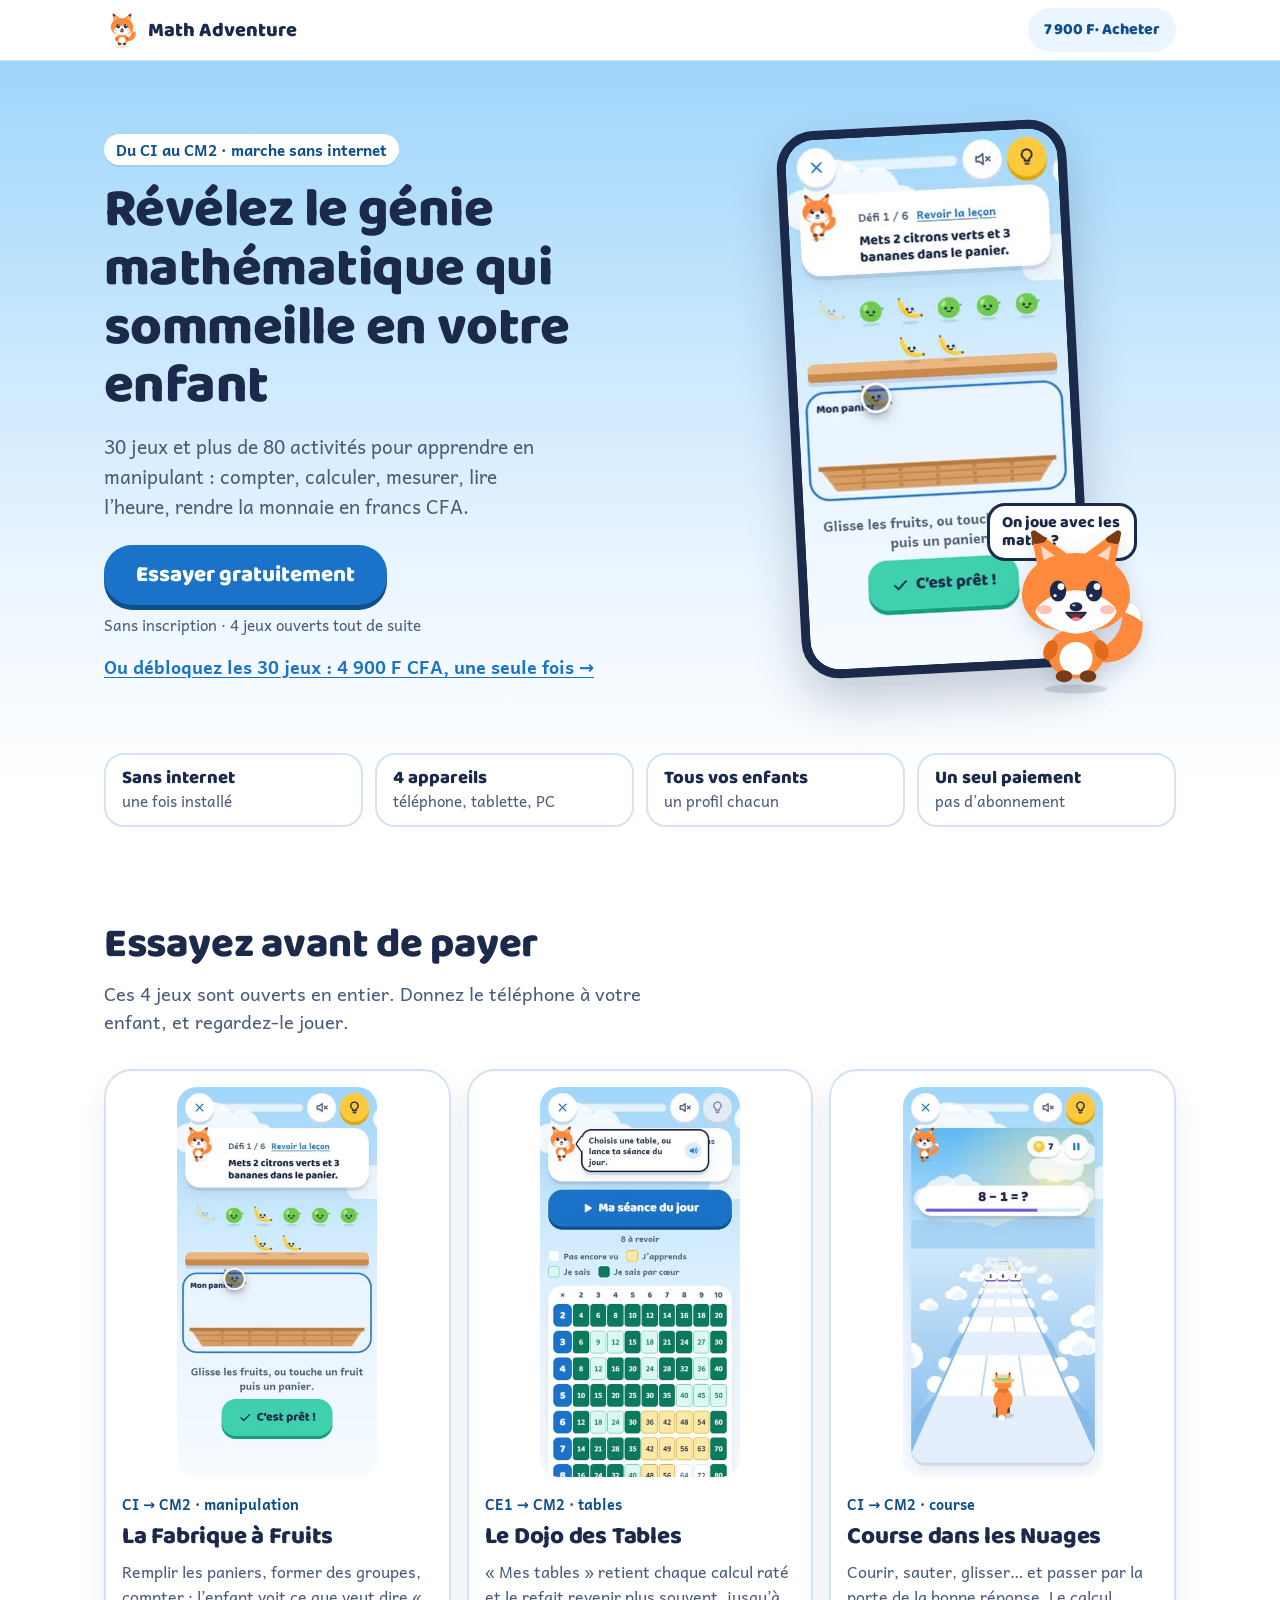
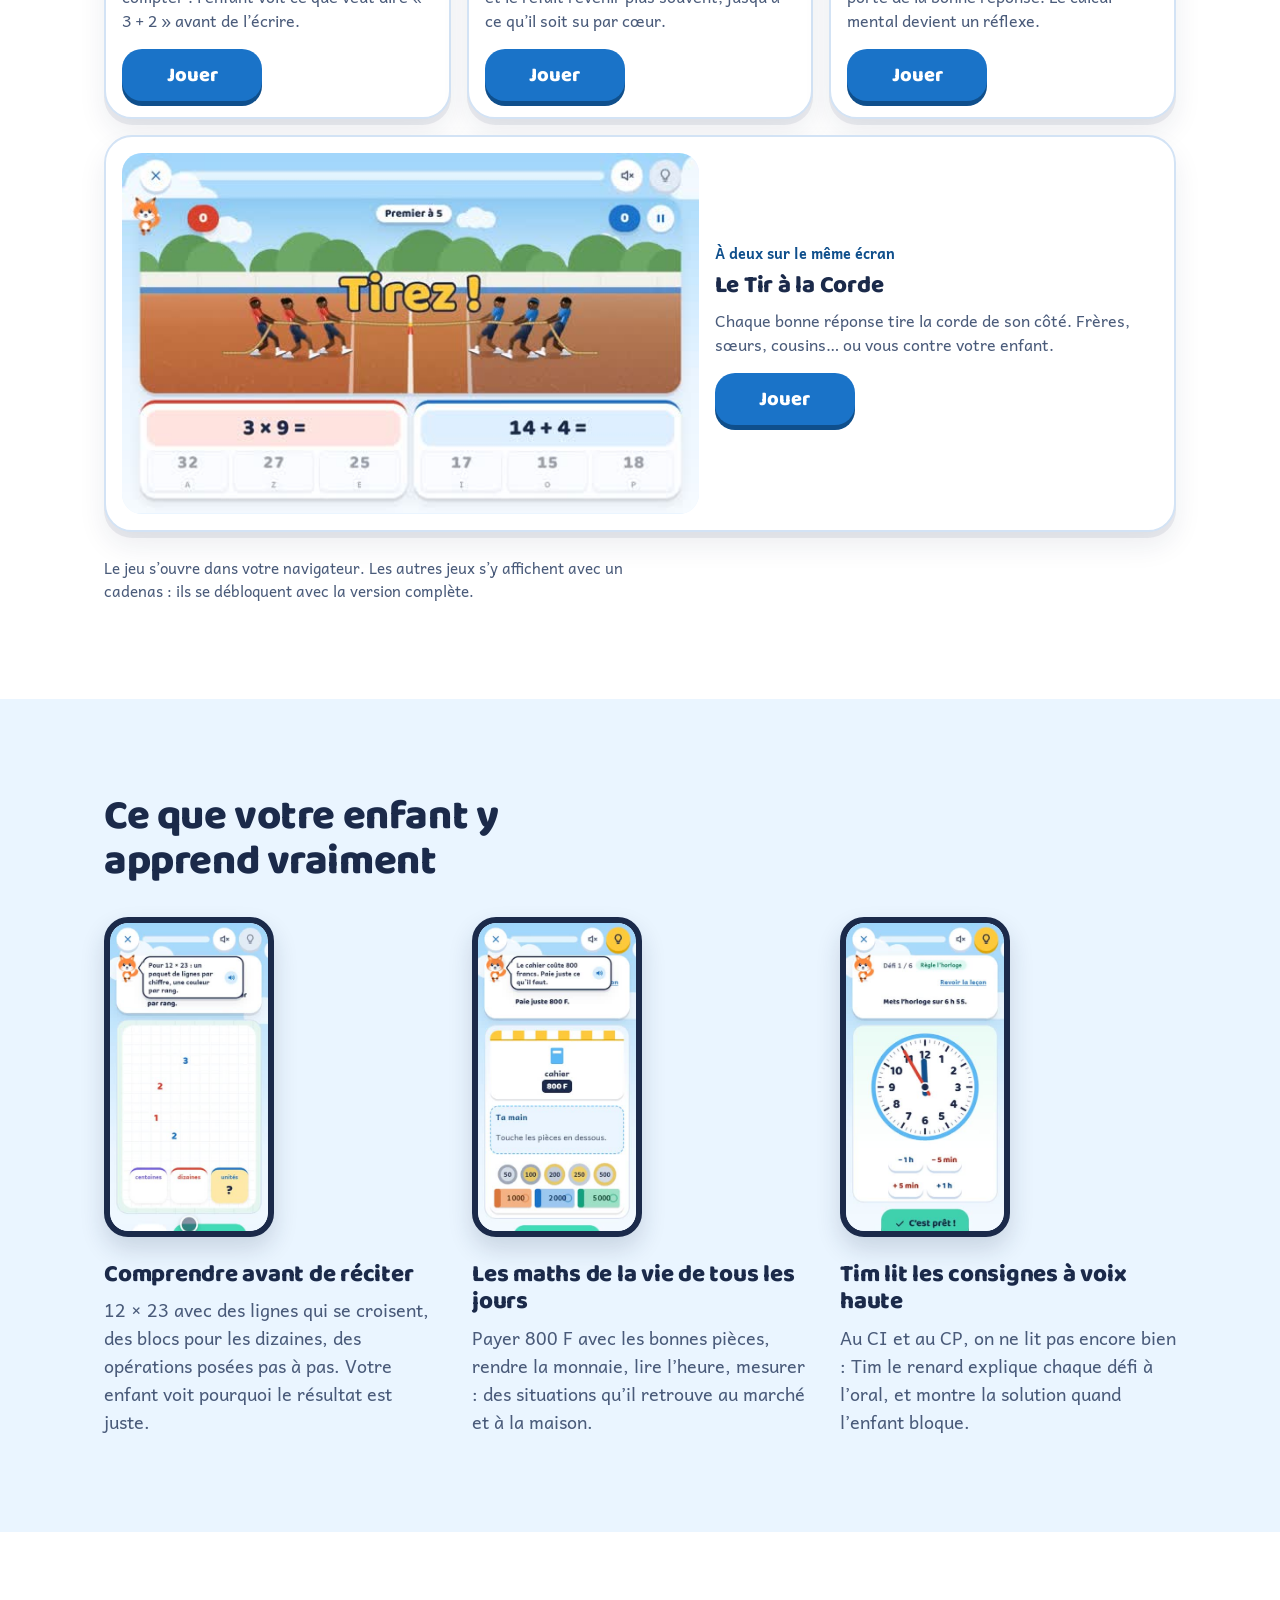
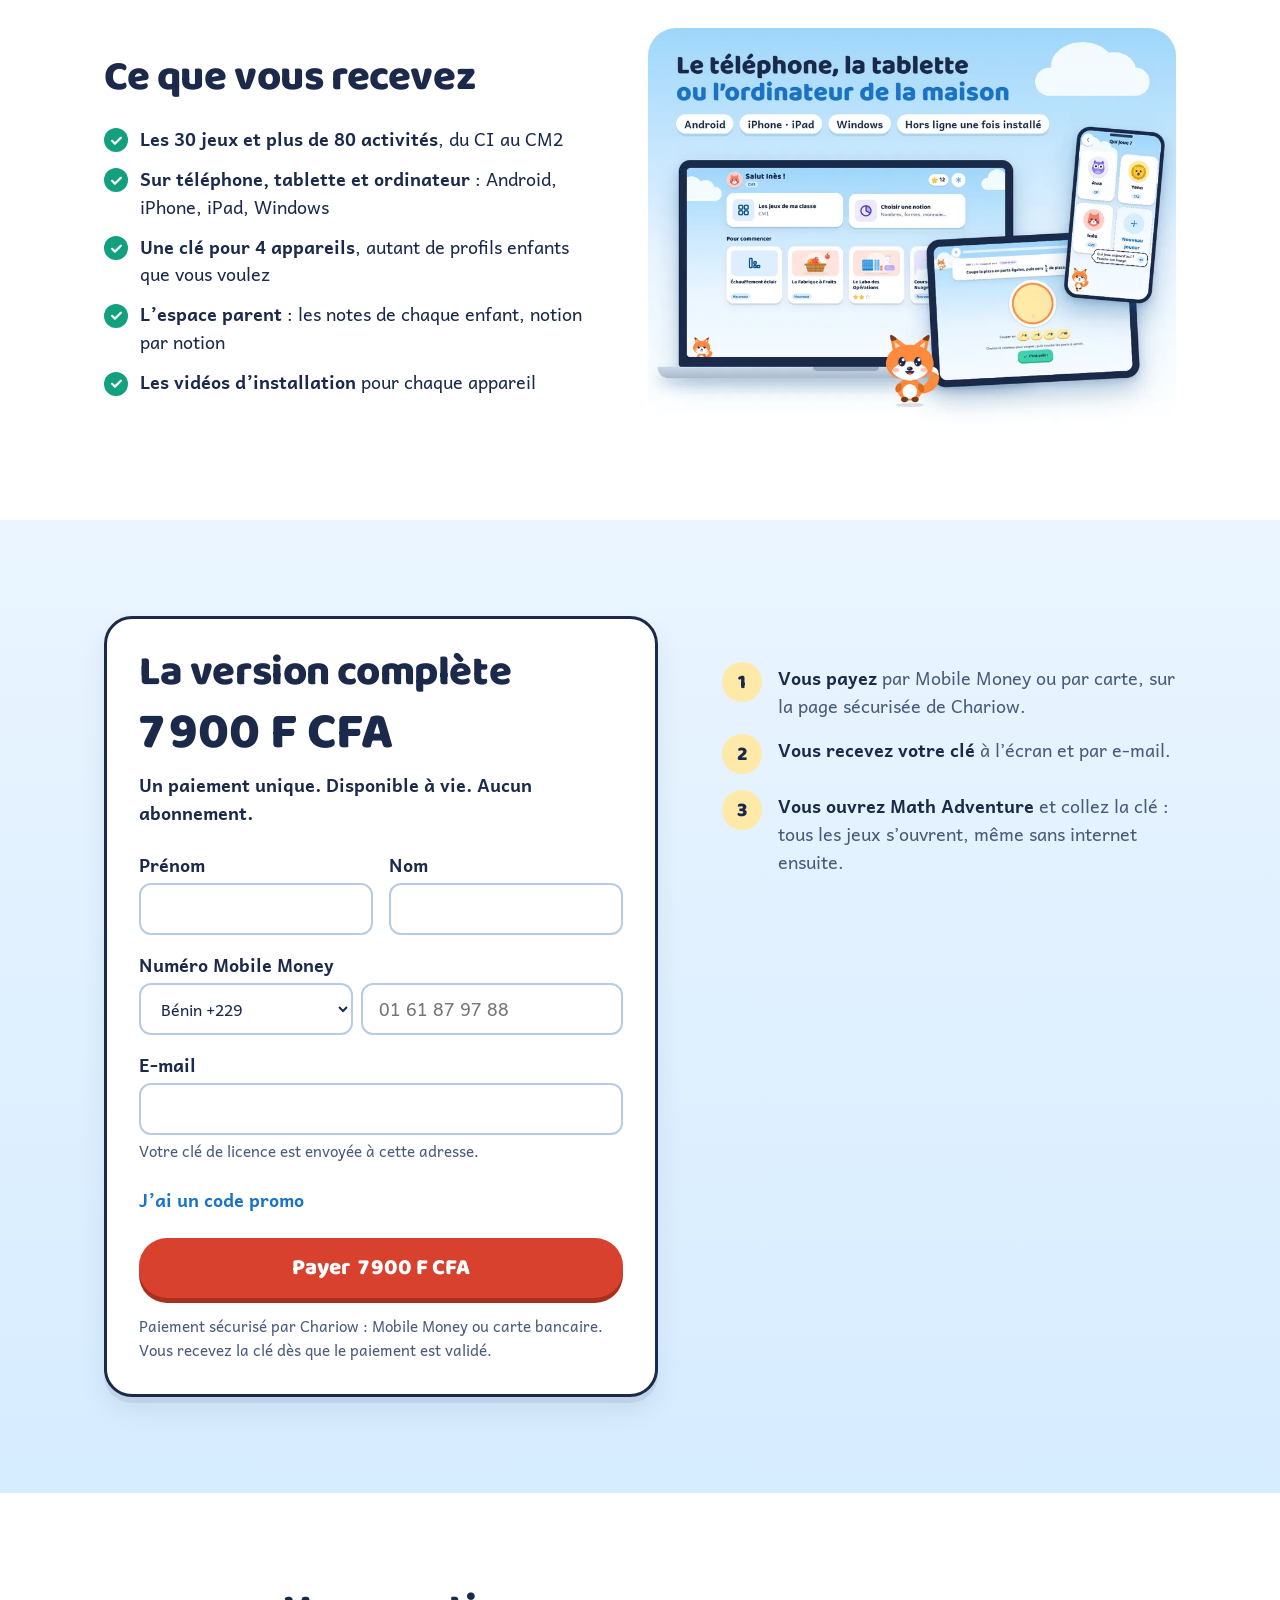
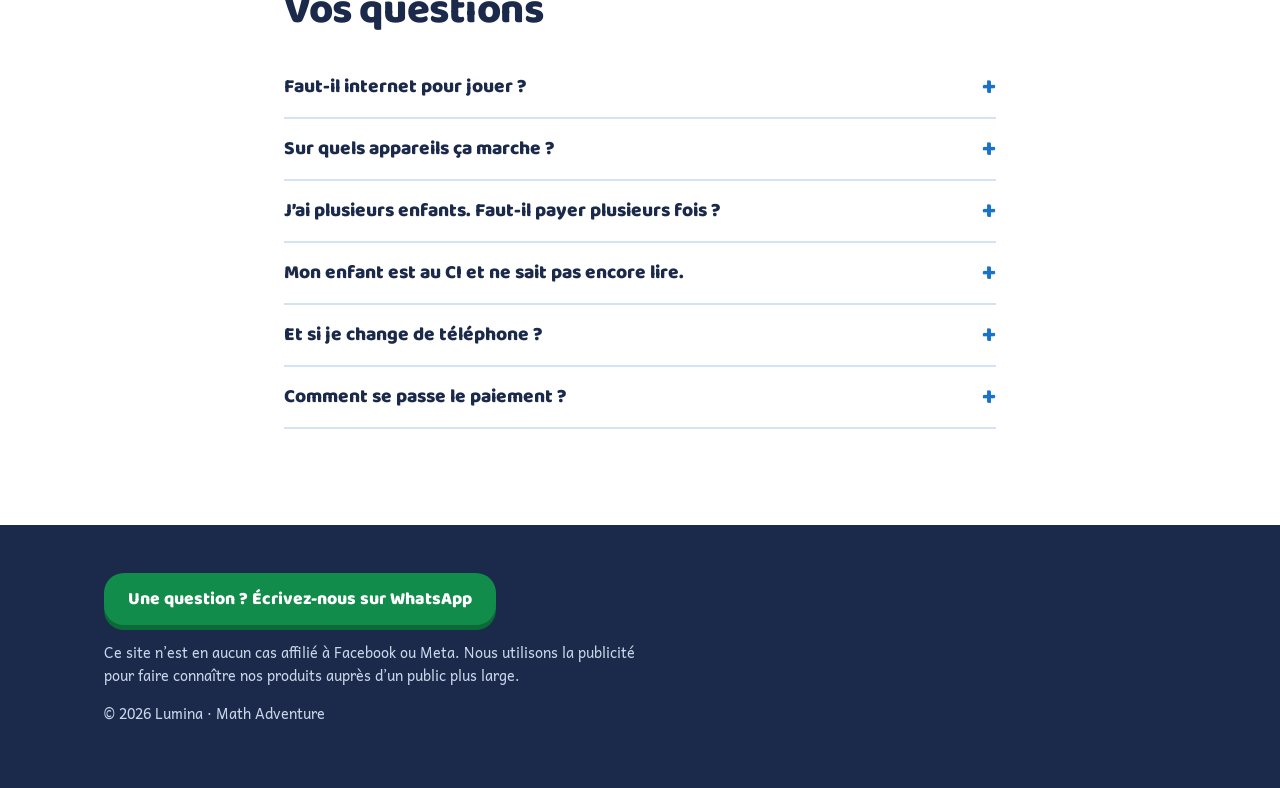
==== commit 8af7c01d: "Retire du travail en cours d'une autre session embarqué par erreur ; garde seulement le Spécial Blac" ====
--- a/index.html
+++ b/index.html
@@ -16,7 +16,6 @@
   <link rel="stylesheet" href="assets/styles.css">
   <script src="assets/config.js"></script>
   <script src="assets/pixel.js"></script>
-  <script src="assets/visit.js"></script>
 </head>
 <body>
   <a class="skip" href="#essai">Aller aux jeux à essayer</a>
@@ -223,7 +222,6 @@
             <button class="btn btn--buy btn--lg btn--block" type="submit" id="pay">Payer <span data-price></span></button>
             <p class="form__secure">Paiement sécurisé par Chariow : Mobile Money ou carte bancaire. Vous recevez la clé dès que le paiement est validé.</p>
           </form>
-          <p class="later">Pas le temps maintenant ? <a data-later href="#" target="_blank" rel="noopener">Recevez le lien sur WhatsApp</a> pour y revenir plus tard.</p>
         </div>
 
         <ol class="steps" aria-label="Après le paiement">
@@ -262,6 +260,5 @@
   </div>
 
   <script src="assets/app.js" defer></script>
-  <script src="assets/promo.js" defer></script>
 </body>
 </html>
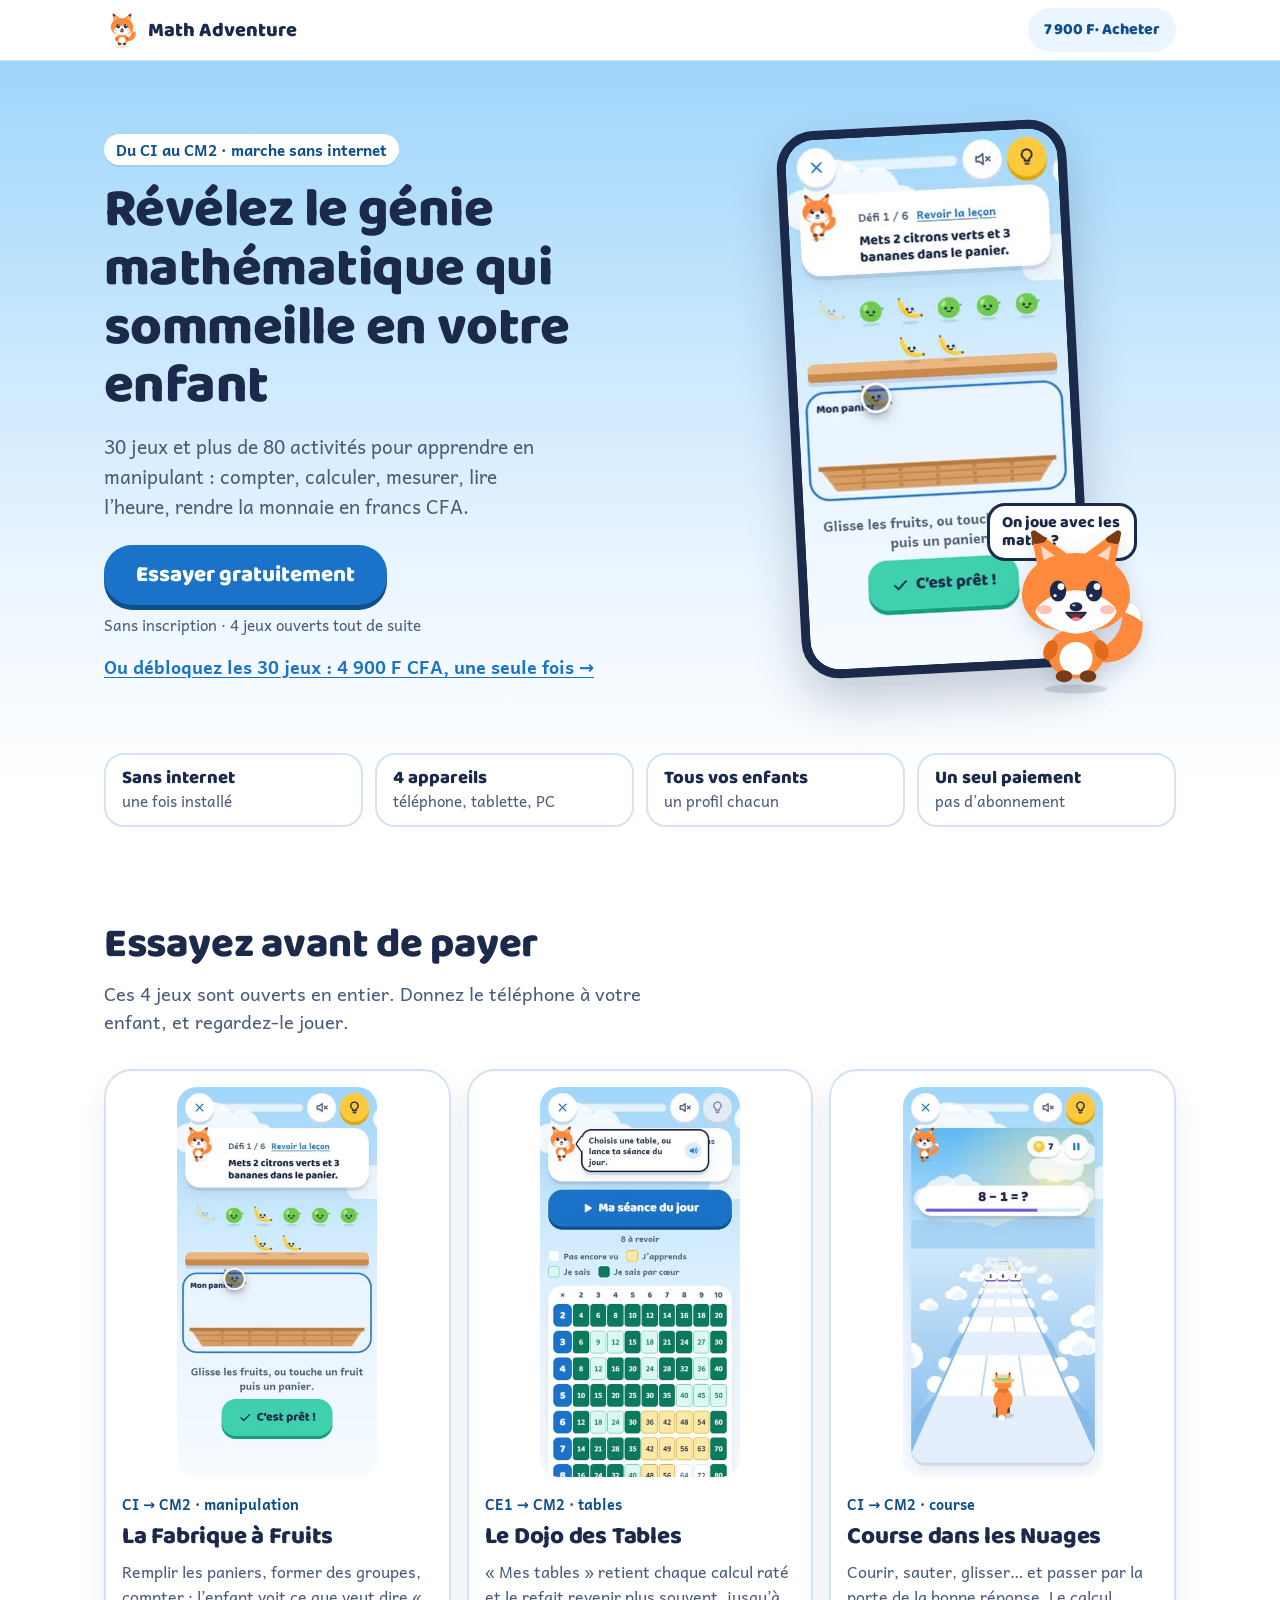
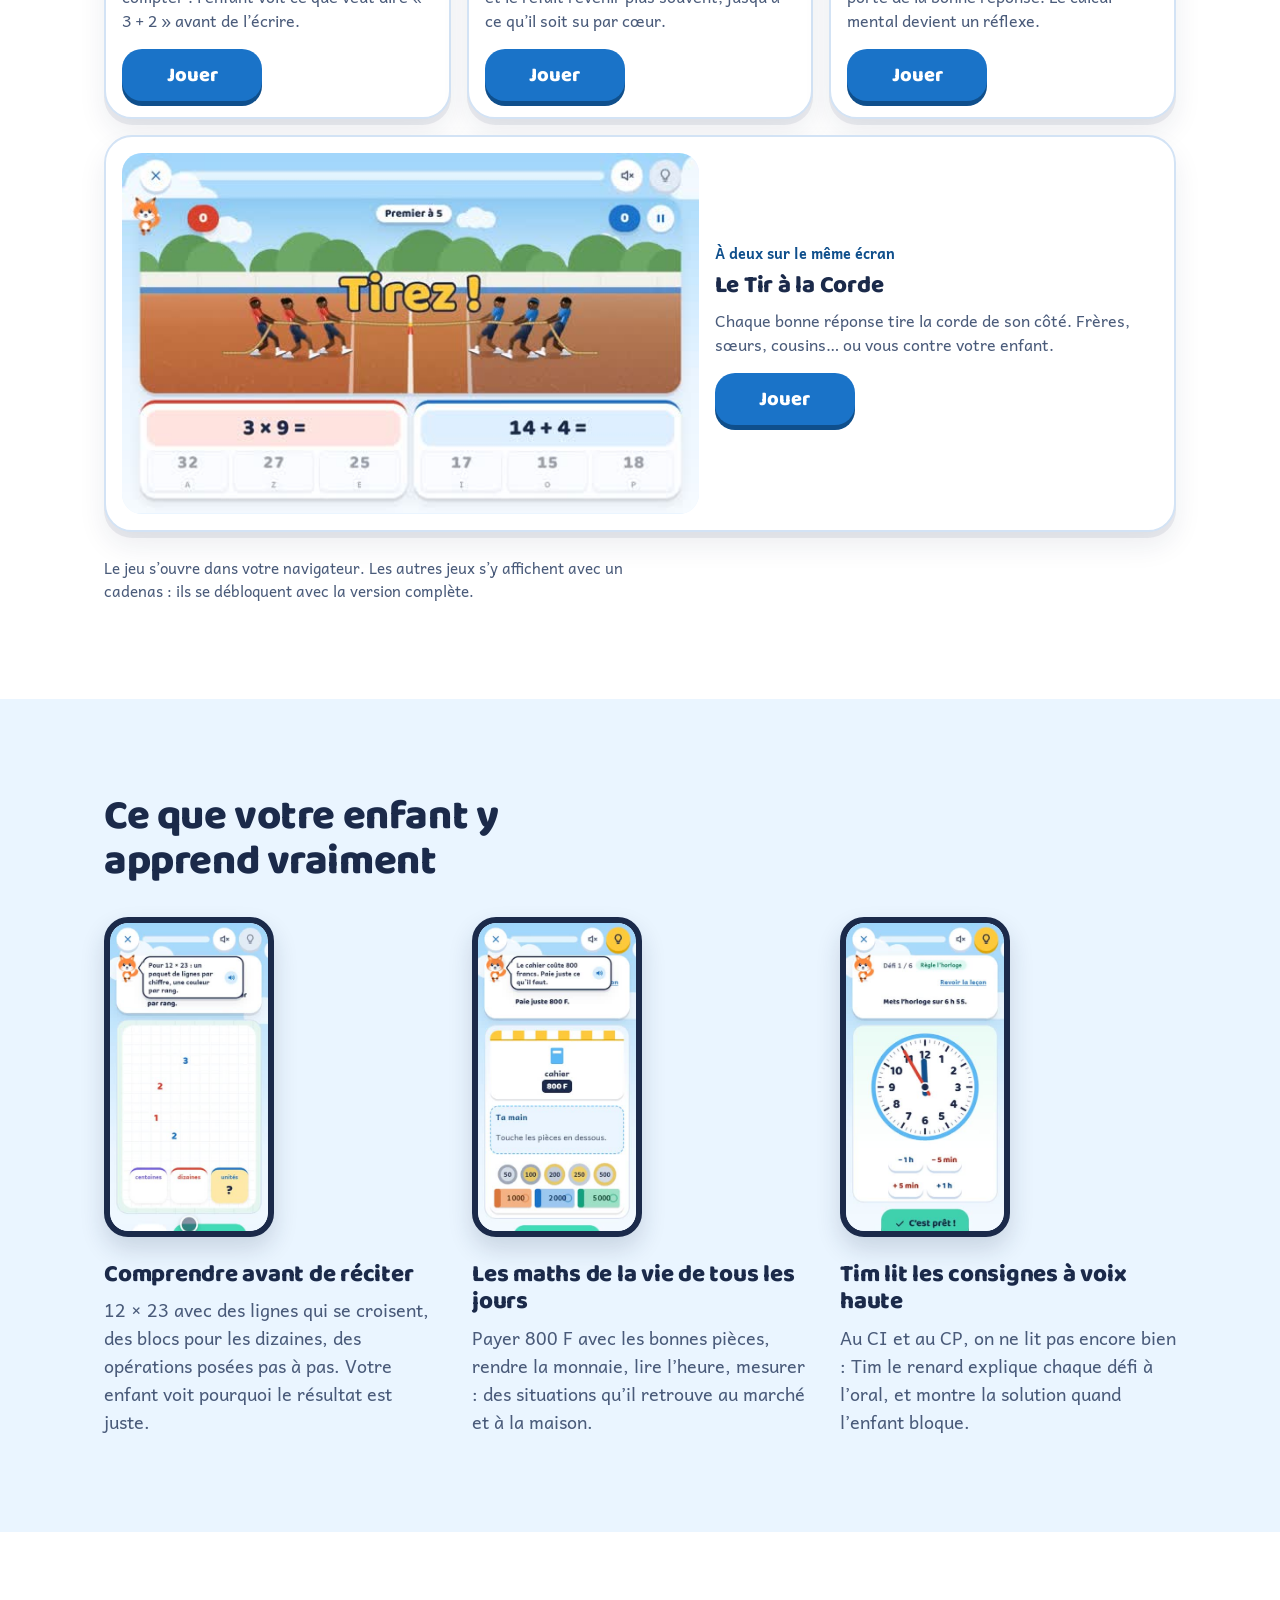
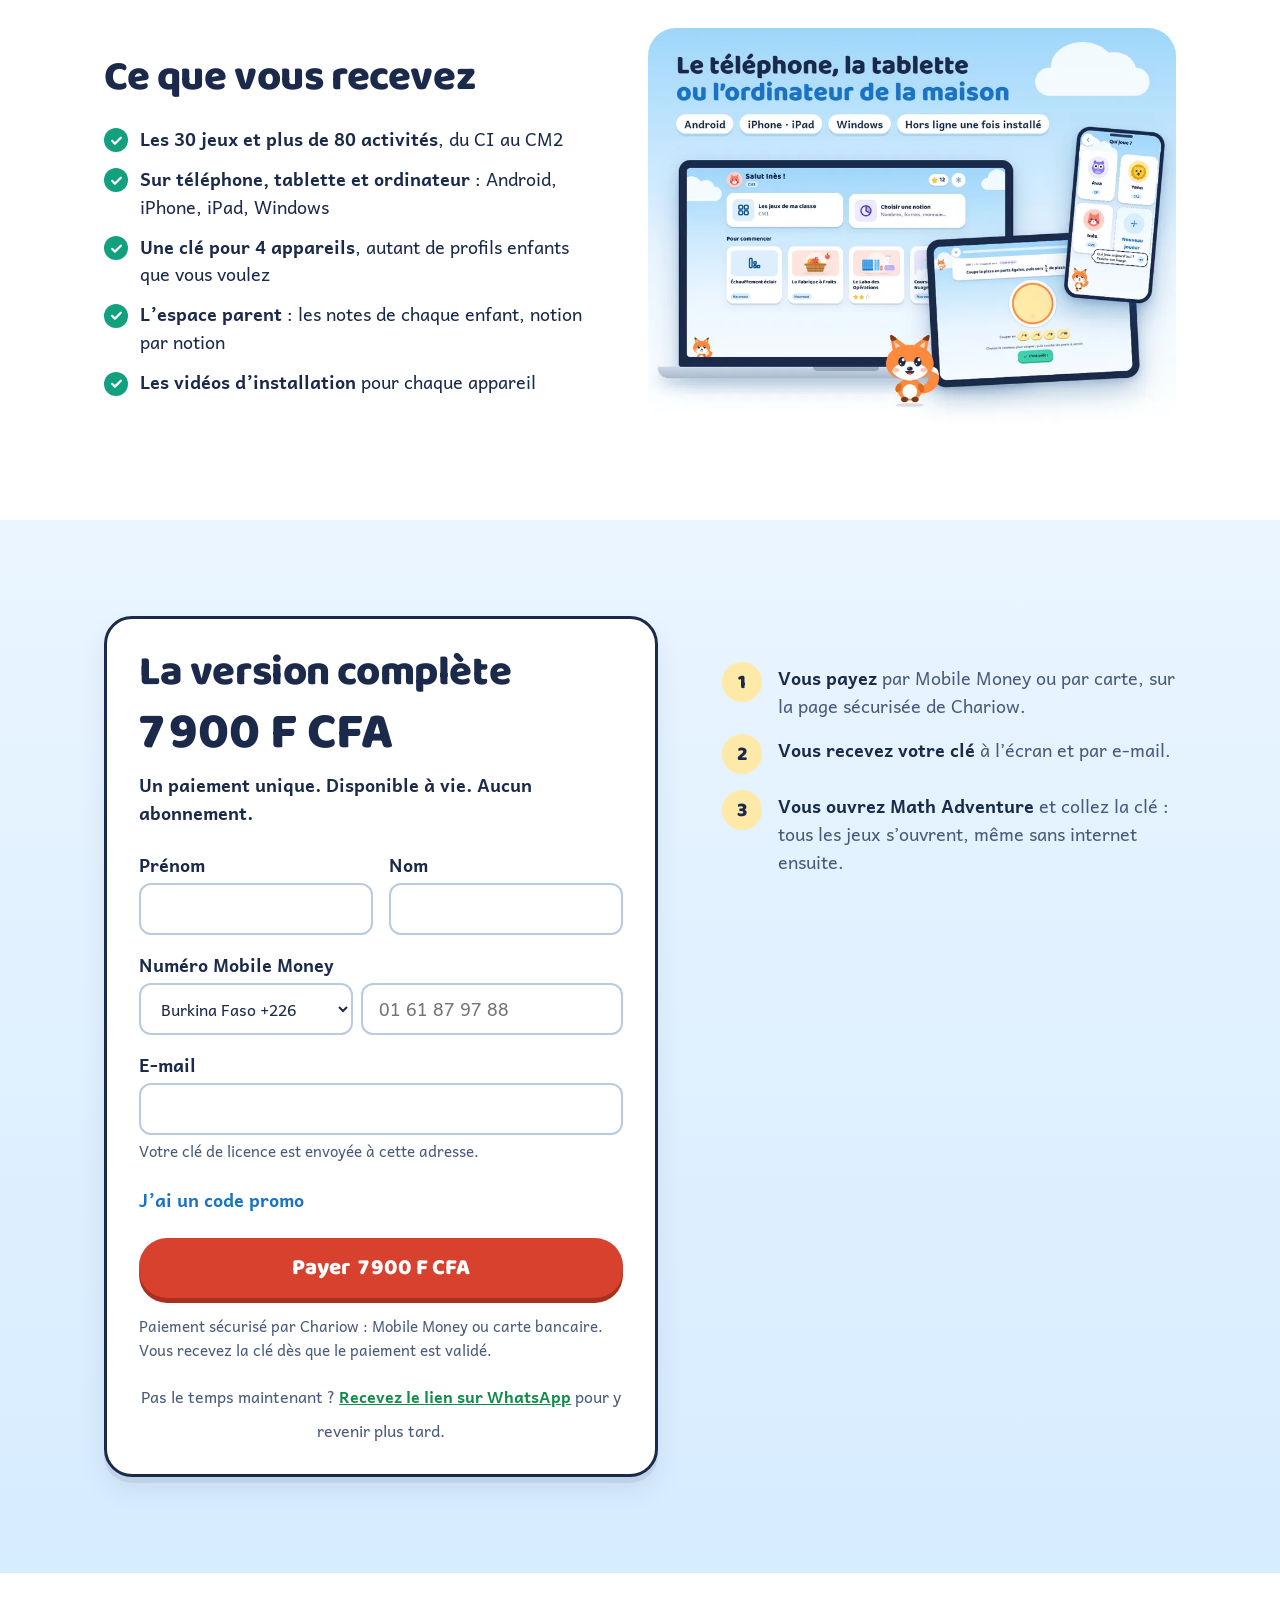
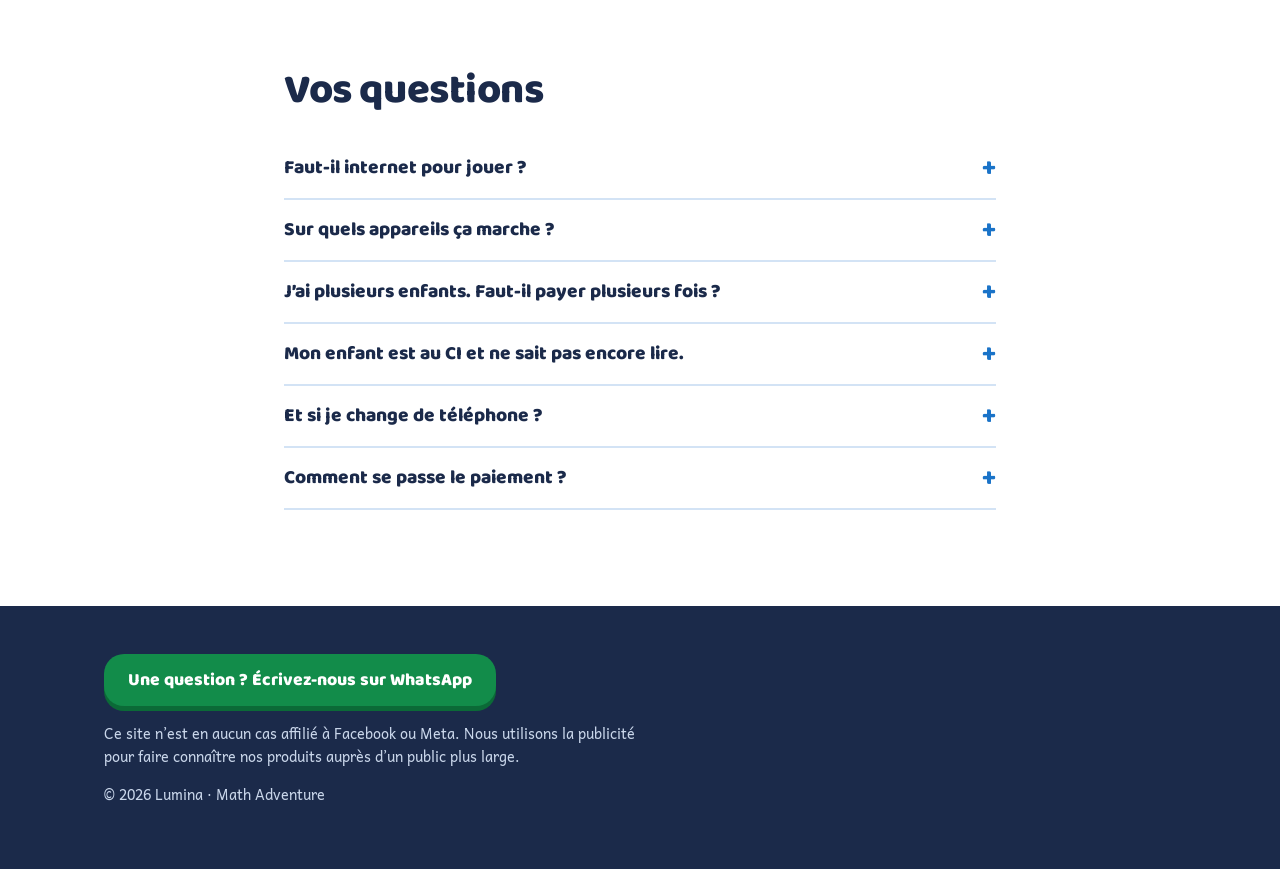
==== commit 6c01492a: "Suivi du parcours des visiteurs (identifiant anonyme, étapes vers le serveur, Clarity), code personn" ====
--- a/index.html
+++ b/index.html
@@ -16,6 +16,7 @@
   <link rel="stylesheet" href="assets/styles.css">
   <script src="assets/config.js"></script>
   <script src="assets/pixel.js"></script>
+  <script src="assets/visit.js"></script>
 </head>
 <body>
   <a class="skip" href="#essai">Aller aux jeux à essayer</a>
@@ -222,6 +223,7 @@
             <button class="btn btn--buy btn--lg btn--block" type="submit" id="pay">Payer <span data-price></span></button>
             <p class="form__secure">Paiement sécurisé par Chariow : Mobile Money ou carte bancaire. Vous recevez la clé dès que le paiement est validé.</p>
           </form>
+          <p class="later">Pas le temps maintenant ? <a data-later href="#" target="_blank" rel="noopener">Recevez le lien sur WhatsApp</a> pour y revenir plus tard.</p>
         </div>
 
         <ol class="steps" aria-label="Après le paiement">
@@ -260,5 +262,6 @@
   </div>
 
   <script src="assets/app.js" defer></script>
+  <script src="assets/promo.js" defer></script>
 </body>
 </html>
--- a/assets/styles.css
+++ b/assets/styles.css
@@ -344,6 +344,49 @@
 .sticky .btn { min-width: 150px; }
 @media (min-width: 900px) { .sticky { display: none; } }
 
+/* ---------------------------------------------------------------- code personnel (visiteur qui revient) */
+.later { color: var(--ink-soft); font-size: 1rem; text-align: center; }
+.later a { color: var(--wa); font-weight: 700; display: inline-block; min-height: 44px; line-height: 44px; }
+.promo-on {
+  padding: var(--s2) var(--s3); border-radius: var(--r-sm);
+  border: 2px dashed var(--buy); background: #fff6f4; color: var(--ink); font-weight: 700; line-height: 1.4;
+}
+.promo-on[hidden] { display: none; }
+.promo-on__t { font-variant-numeric: tabular-nums; color: var(--buy-shade); }
+
+/* panneau du bas : monte depuis le bord (là où est le pouce), se ferme d'un geste ; au-dessus de la barre collante */
+.sheet { position: fixed; inset: 0; z-index: 60; display: flex; align-items: flex-end; justify-content: center; }
+.sheet__scrim { position: absolute; inset: 0; background: rgba(27, 42, 74, 0.45); opacity: 0; transition: opacity 200ms var(--ease-in); }
+.sheet__card {
+  position: relative; width: 100%; max-width: 460px;
+  display: grid; gap: var(--s3); justify-items: center; text-align: center;
+  padding: var(--s6) var(--s5) calc(var(--s5) + env(safe-area-inset-bottom));
+  background: var(--white); border-radius: var(--r-lg) var(--r-lg) 0 0; box-shadow: 0 -12px 40px rgba(27, 42, 74, 0.25);
+  transform: translateY(100%); transition: transform 200ms var(--ease-in);
+}
+.sheet.is-in .sheet__scrim { opacity: 1; transition: opacity 280ms var(--ease-out); }
+.sheet.is-in .sheet__card { transform: translateY(0); transition: transform 340ms var(--ease-out); }
+@media (min-width: 600px) {
+  .sheet { align-items: center; padding: var(--gutter); }
+  .sheet__card { border-radius: var(--r-lg); transform: translateY(24px); opacity: 0; transition: transform 200ms var(--ease-in), opacity 200ms var(--ease-in); }
+  .sheet.is-in .sheet__card { opacity: 1; transition: transform 340ms var(--ease-out), opacity 240ms var(--ease-out); }
+}
+.sheet__tim { width: 64px; height: 64px; margin-top: calc(-1 * var(--s7)); filter: drop-shadow(0 6px 10px rgba(27, 42, 74, 0.2)); }
+.sheet__card h2 { font-size: 1.75rem; }
+.sheet__card p { max-width: 36ch; }
+.sheet__code {
+  display: flex; align-items: center; gap: var(--s3);
+  padding: var(--s2) var(--s4); border: 3px dashed var(--buy); border-radius: var(--r-md); background: #fff6f4;
+}
+.sheet__code span { color: var(--ink-soft); font-size: 0.95rem; }
+.sheet__code strong { font: 800 1.6rem/1.2 var(--font-display); letter-spacing: 0.08em; }
+.sheet__time { color: var(--ink-soft); }
+.sheet__time strong { color: var(--buy-shade); font-variant-numeric: tabular-nums; }
+.sheet__no {
+  min-height: 44px; padding: 0 var(--s4); border: 0; background: none;
+  color: var(--ink-soft); font: 700 1rem var(--font-body); text-decoration: underline; cursor: pointer;
+}
+
 /* ---------------------------------------------------------------- page merci */
 .thanks { min-height: 70vh; padding-block: var(--s7); background: linear-gradient(180deg, #9fd6fb, var(--sky-50) 45%, var(--white)); }
 .thanks__card { max-width: 620px; margin-inline: auto; display: grid; gap: var(--s4); padding: var(--s6) var(--s5); background: var(--white); border-radius: var(--r-lg); box-shadow: var(--lift); }
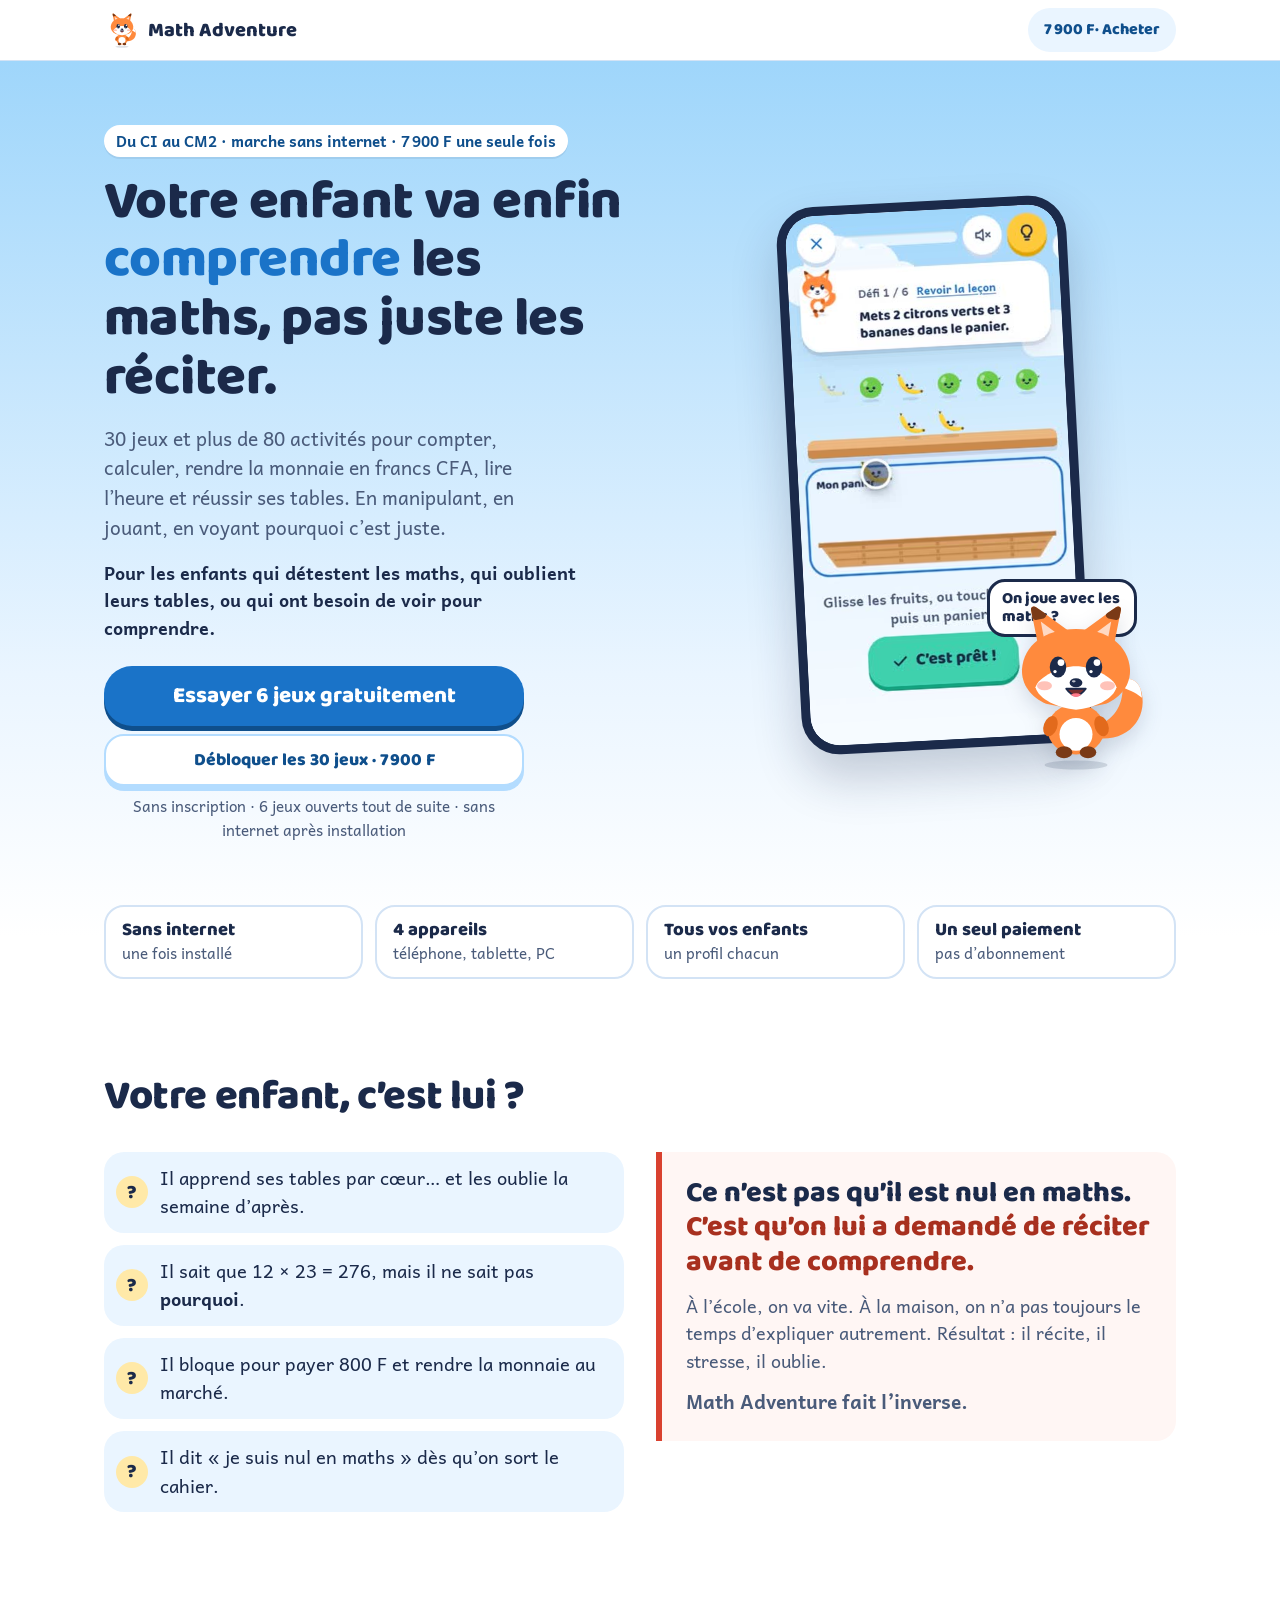
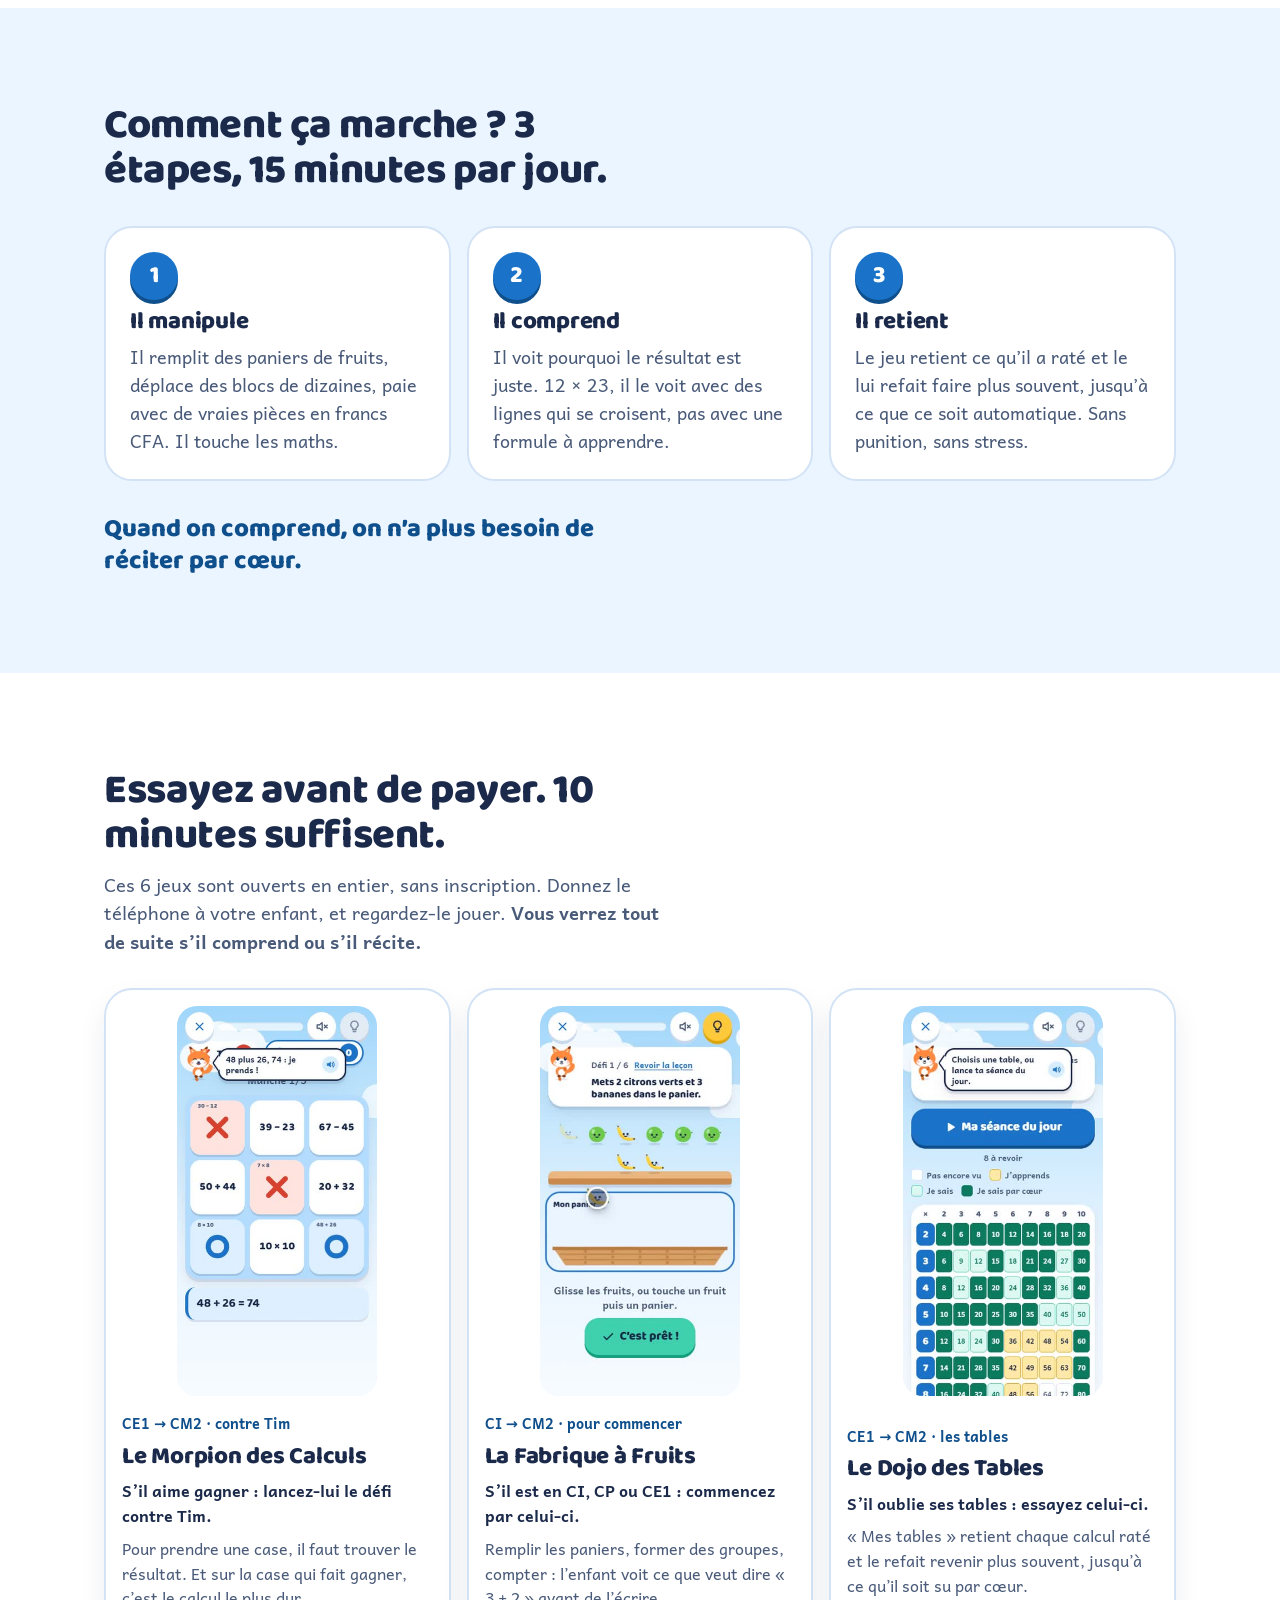
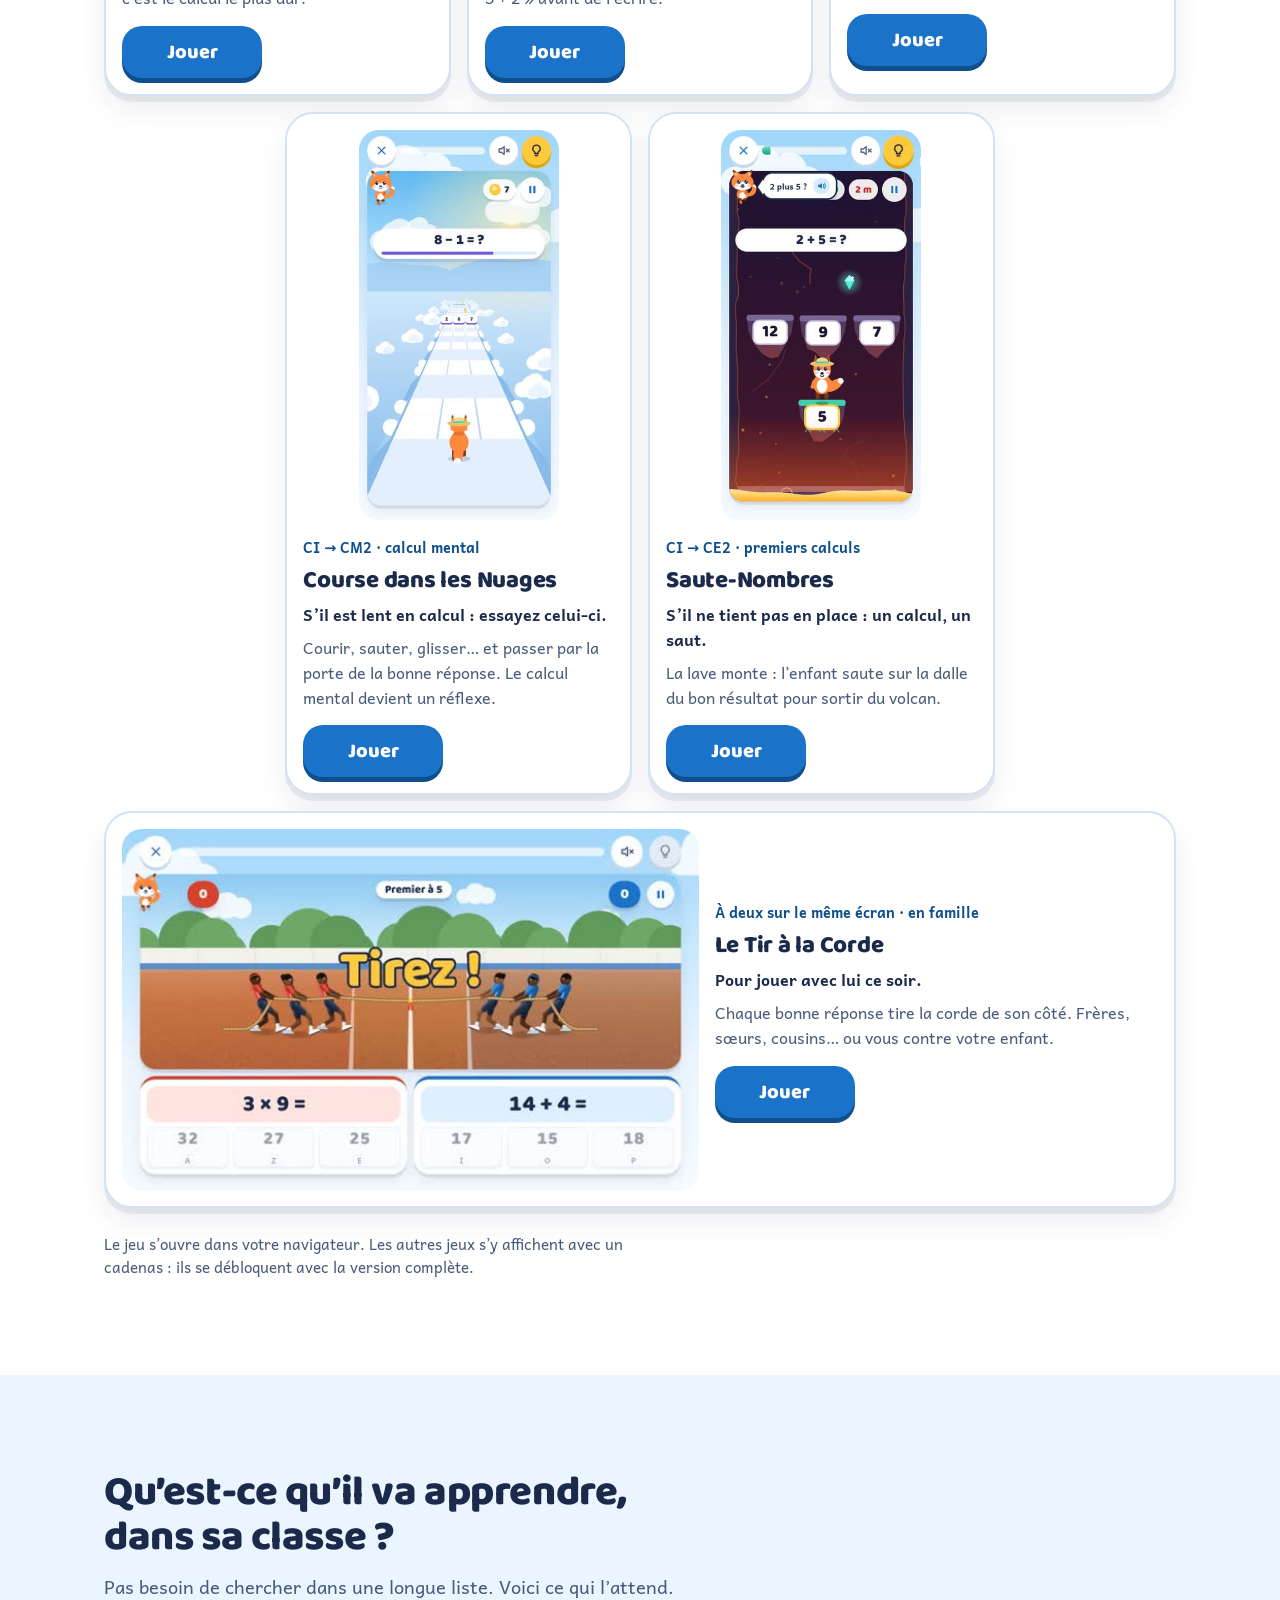
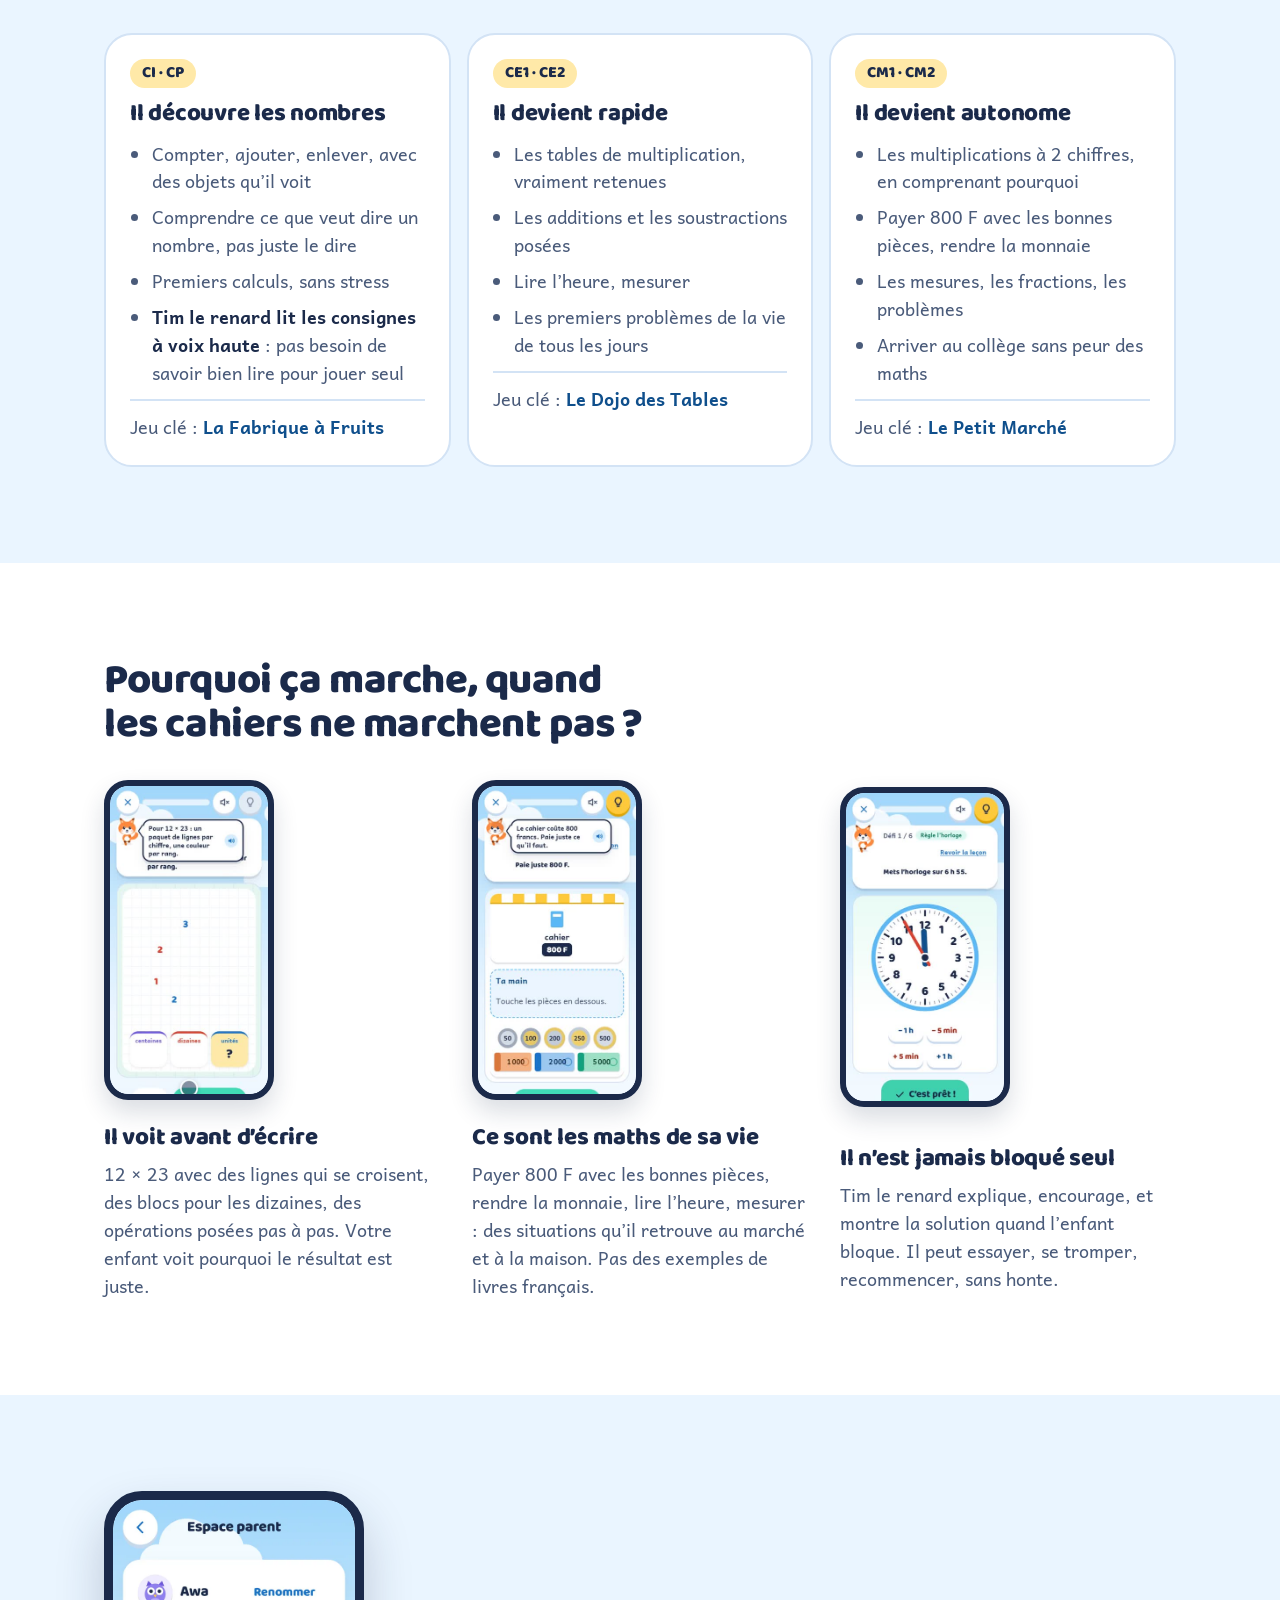
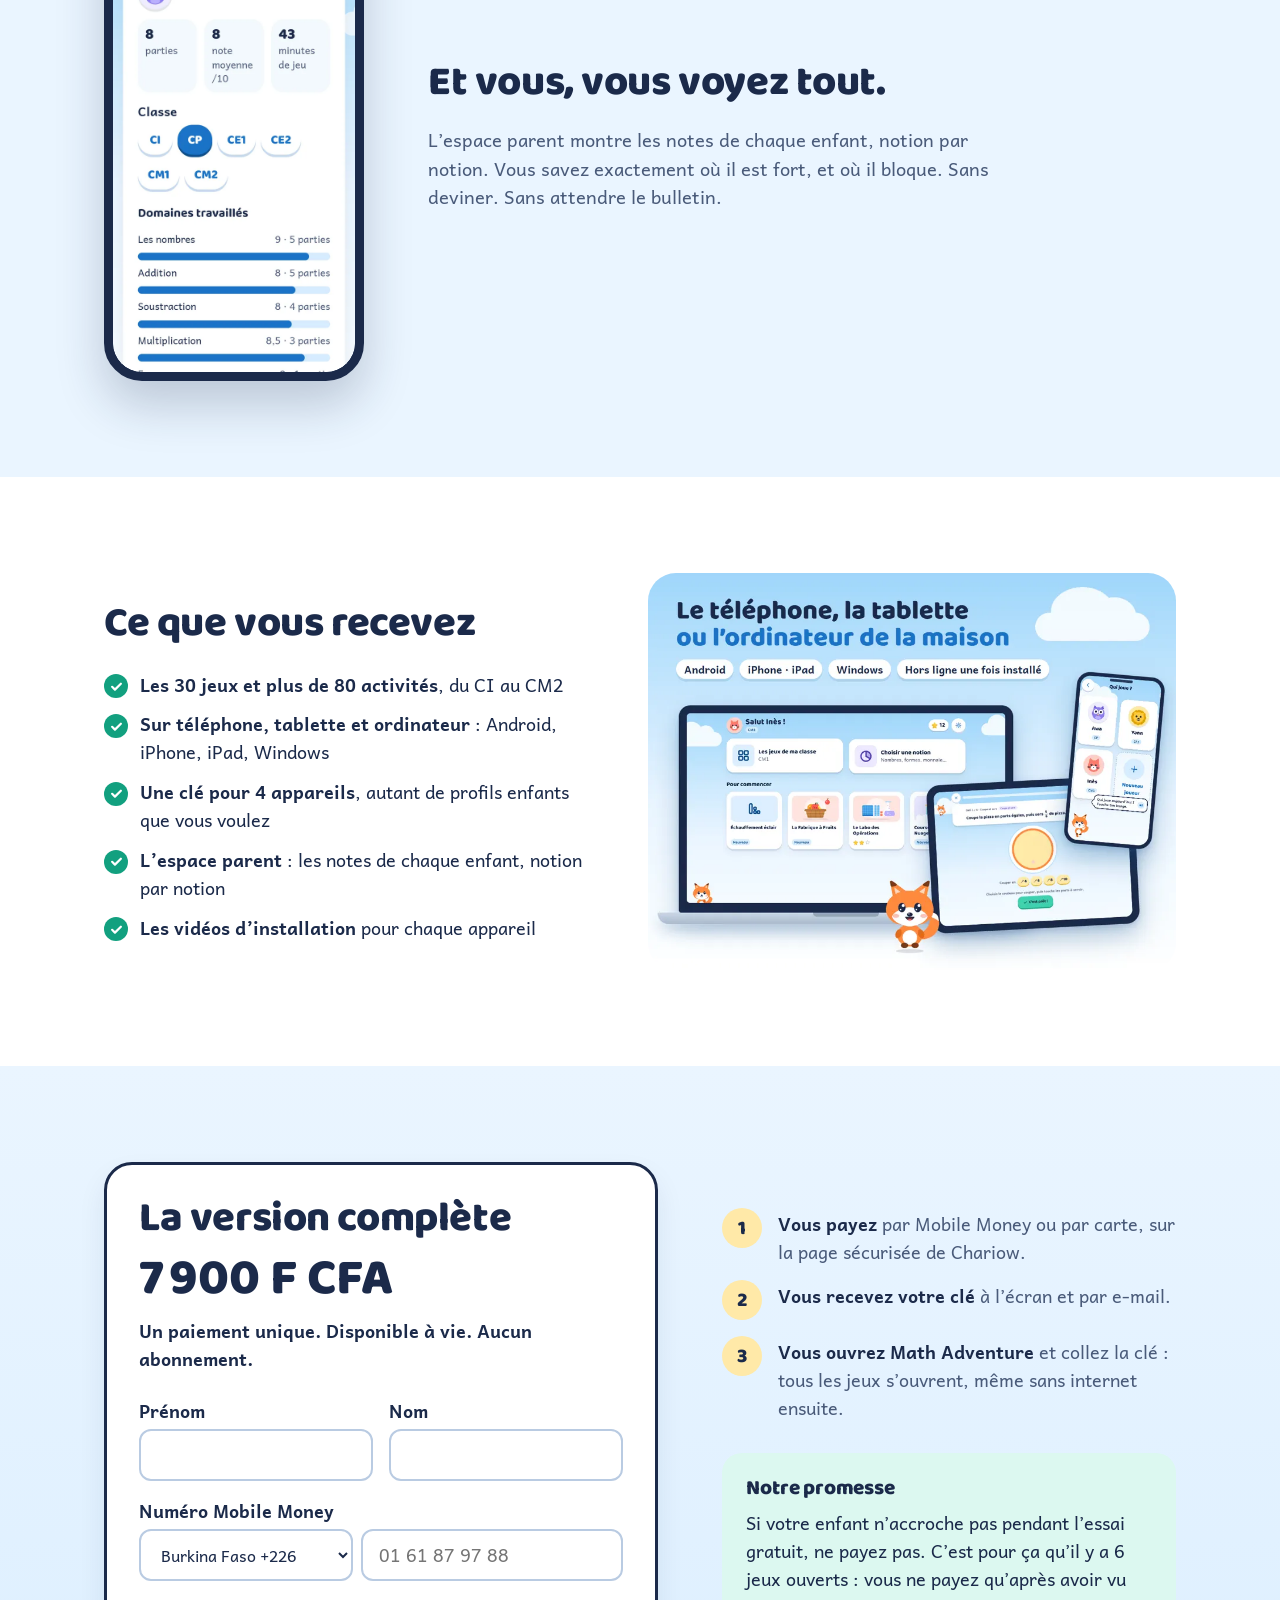
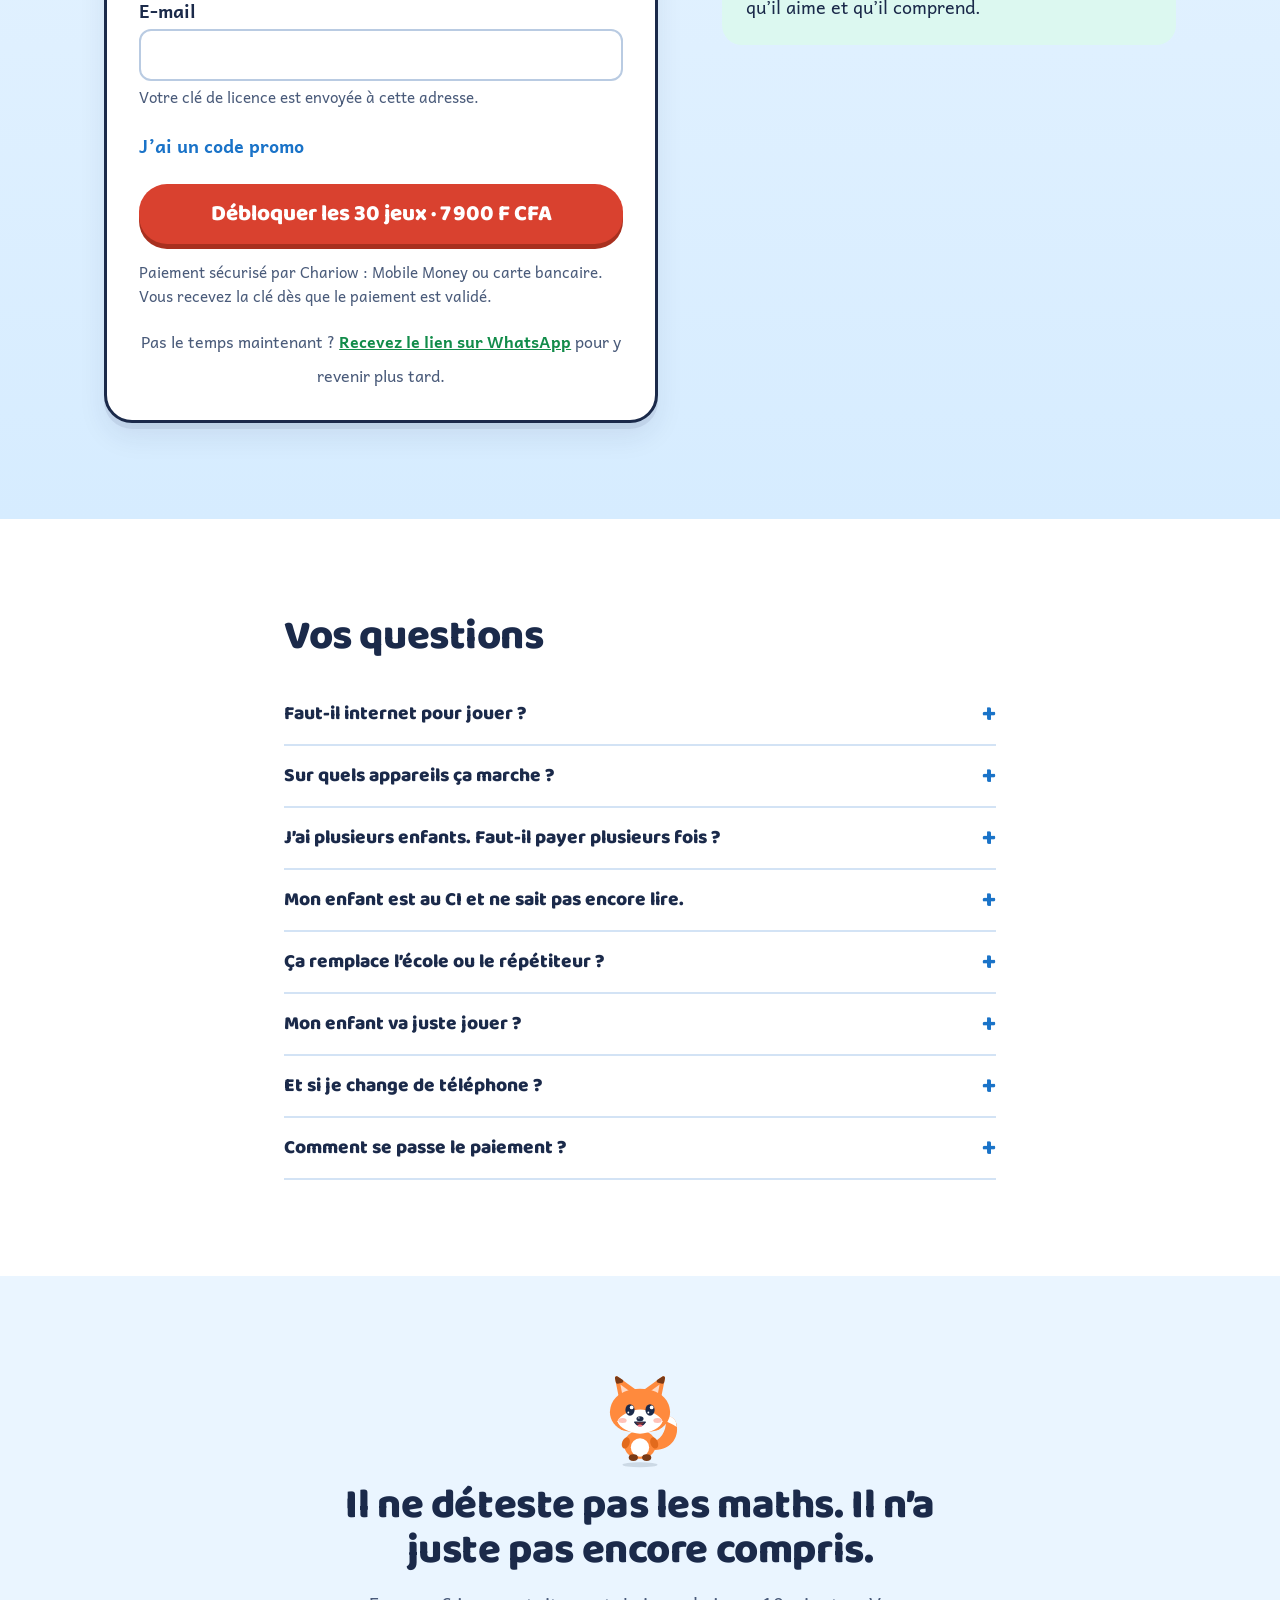
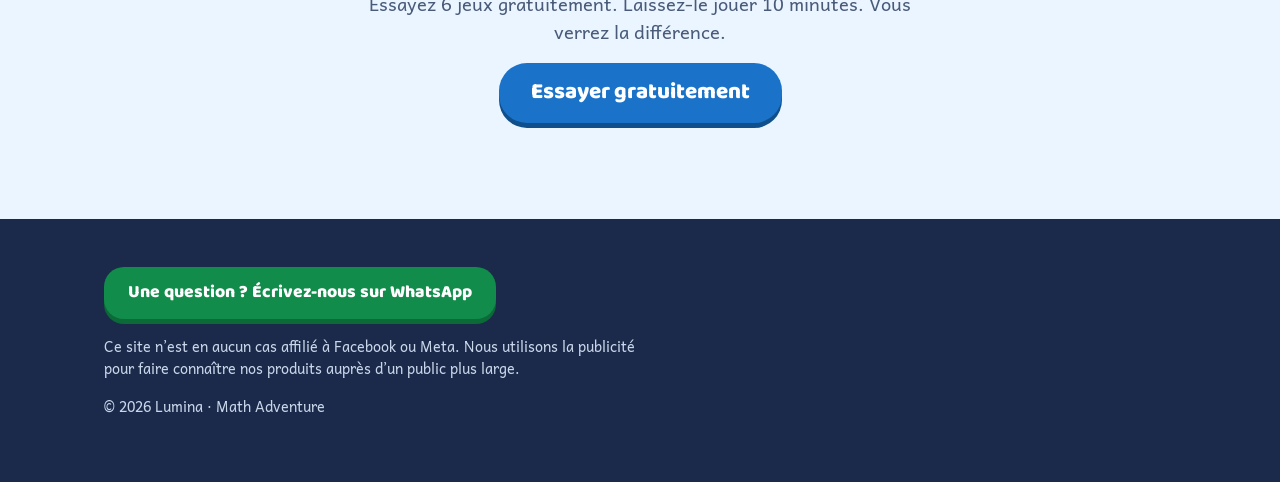
==== commit d6e44b9a: "Page réécrite : promesse, problème, méthode en 3 étapes, essai de 6 jeux (Morpion en premier, Saute-" ====
--- a/index.html
+++ b/index.html
@@ -4,11 +4,11 @@
   <meta charset="utf-8">
   <meta name="viewport" content="width=device-width, initial-scale=1, viewport-fit=cover">
   <title>Math Adventure · 30 jeux de maths du CI au CM2</title>
-  <meta name="description" content="30 jeux et plus de 80 activités de maths du CI au CM2, sans internet, sur téléphone, tablette et ordinateur. Essayez gratuitement, puis un seul paiement de 4 900 F CFA.">
+  <meta name="description" content="Votre enfant va enfin comprendre les maths, pas juste les réciter. 30 jeux et plus de 80 activités du CI au CM2, sans internet. Essayez 6 jeux gratuitement, puis un seul paiement de 4 900 F CFA.">
   <meta name="theme-color" content="#1a73c8">
   <meta property="og:type" content="website">
-  <meta property="og:title" content="Math Adventure · les maths en jouant, du CI au CM2">
-  <meta property="og:description" content="Essayez gratuitement 4 jeux dans votre navigateur. Version complète : 4 900 F CFA, une seule fois.">
+  <meta property="og:title" content="Math Adventure · comprendre les maths, pas juste les réciter">
+  <meta property="og:description" content="Essayez gratuitement 6 jeux dans votre navigateur. Version complète : 4 900 F CFA, une seule fois.">
   <meta property="og:image" content="assets/og.jpg">
   <link rel="icon" href="assets/icon-192.png">
   <link rel="preload" href="assets/fonts/baloo-2-latin-800-normal.woff2" as="font" type="font/woff2" crossorigin>
@@ -38,18 +38,19 @@
   </header>
 
   <main>
-    <!-- ============ HÉROS ============ -->
+    <!-- ============ 1. HÉROS : la promesse ============ -->
     <section class="hero">
       <div class="wrap hero__grid">
         <div class="hero__text">
-          <p class="eyebrow">Du CI au CM2 · marche sans internet</p>
-          <h1>Révélez le génie mathématique qui sommeille en votre enfant</h1>
-          <p class="lead">30 jeux et plus de 80 activités pour apprendre en manipulant : compter, calculer, mesurer, lire l’heure, rendre la monnaie en francs CFA.</p>
+          <p class="eyebrow">Du CI au CM2 · marche sans internet · <span data-price-short>4 900 F</span> une seule fois</p>
+          <h1>Votre enfant va enfin <em>comprendre</em> les maths, pas juste les réciter.</h1>
+          <p class="lead">30 jeux et plus de 80 activités pour compter, calculer, rendre la monnaie en francs CFA, lire l’heure et réussir ses tables. En manipulant, en jouant, en voyant pourquoi c’est juste.</p>
+          <p class="hero__for">Pour les enfants qui détestent les maths, qui oublient leurs tables, ou qui ont besoin de voir pour comprendre.</p>
           <div class="hero__actions">
-            <a class="btn btn--primary btn--lg btn--nudge" href="#essai" data-track="hero-essai">Essayer gratuitement</a>
-            <p class="hero__note">Sans inscription · 4 jeux ouverts tout de suite</p>
+            <a class="btn btn--primary btn--lg btn--nudge" href="#essai" data-track="hero-essai">Essayer 6 jeux gratuitement</a>
+            <a class="btn btn--ghost" href="#offre" data-track="hero-offre"><span>Débloquer les 30 jeux · <span data-price-short>4 900 F</span></span></a>
+            <p class="hero__note">Sans inscription · 6 jeux ouverts tout de suite · sans internet après installation</p>
           </div>
-          <a class="link-strong" href="#offre" data-track="hero-offre">Ou débloquez les 30 jeux : 4 900 F CFA, une seule fois →</a>
         </div>
         <div class="hero__media">
           <div class="phone phone--tilt">
@@ -68,17 +69,68 @@
       <li><strong>Un seul paiement</strong><span>pas d’abonnement</span></li>
     </ul>
 
-    <!-- ============ DÉMO ============ -->
+    <!-- ============ 2. LE PROBLÈME ============ -->
+    <section class="section" aria-labelledby="pb-t">
+      <div class="wrap pb">
+        <h2 id="pb-t">Votre enfant, c’est lui ?</h2>
+        <ul class="pains">
+          <li>Il apprend ses tables par cœur… et les oublie la semaine d’après.</li>
+          <li>Il sait que 12 × 23 = 276, mais il ne sait pas <strong>pourquoi</strong>.</li>
+          <li>Il bloque pour payer 800 F et rendre la monnaie au marché.</li>
+          <li>Il dit « je suis nul en maths » dès qu’on sort le cahier.</li>
+        </ul>
+        <div class="turn">
+          <p class="turn__big">Ce n’est pas qu’il est nul en maths. <span>C’est qu’on lui a demandé de réciter avant de comprendre.</span></p>
+          <p>À l’école, on va vite. À la maison, on n’a pas toujours le temps d’expliquer autrement. Résultat : il récite, il stresse, il oublie.</p>
+          <p class="turn__end">Math Adventure fait l’inverse.</p>
+        </div>
+      </div>
+    </section>
+
+    <!-- ============ 3. LA MÉTHODE EN 3 ÉTAPES ============ -->
+    <section class="section section--sky" aria-labelledby="steps-t">
+      <div class="wrap">
+        <h2 id="steps-t">Comment ça marche ? 3 étapes, 15 minutes par jour.</h2>
+        <ol class="method">
+          <li>
+            <h3>Il manipule</h3>
+            <p>Il remplit des paniers de fruits, déplace des blocs de dizaines, paie avec de vraies pièces en francs CFA. Il touche les maths.</p>
+          </li>
+          <li>
+            <h3>Il comprend</h3>
+            <p>Il voit pourquoi le résultat est juste. 12 × 23, il le voit avec des lignes qui se croisent, pas avec une formule à apprendre.</p>
+          </li>
+          <li>
+            <h3>Il retient</h3>
+            <p>Le jeu retient ce qu’il a raté et le lui refait faire plus souvent, jusqu’à ce que ce soit automatique. Sans punition, sans stress.</p>
+          </li>
+        </ol>
+        <p class="method__quote">Quand on comprend, on n’a plus besoin de réciter par cœur.</p>
+      </div>
+    </section>
+
+    <!-- ============ 4. ESSAI GRATUIT ============ -->
     <section class="section" id="essai" aria-labelledby="essai-t">
       <div class="wrap">
-        <h2 id="essai-t">Essayez avant de payer</h2>
-        <p class="section__lead">Ces 4 jeux sont ouverts en entier. Donnez le téléphone à votre enfant, et regardez-le jouer.</p>
+        <h2 id="essai-t">Essayez avant de payer. 10 minutes suffisent.</h2>
+        <p class="section__lead">Ces 6 jeux sont ouverts en entier, sans inscription. Donnez le téléphone à votre enfant, et regardez-le jouer. <strong>Vous verrez tout de suite s’il comprend ou s’il récite.</strong></p>
         <div class="demos">
           <article class="demo">
+            <div class="demo__media"><video data-lazy src="assets/media/morpion-des-calculs.mp4" poster="assets/media/morpion-des-calculs.jpg" muted loop playsinline preload="none" aria-hidden="true"></video></div>
+            <div class="demo__body">
+              <p class="tag">CE1 → CM2 · contre Tim</p>
+              <h3>Le Morpion des Calculs</h3>
+              <p class="demo__for">S’il aime gagner : lancez-lui le défi contre Tim.</p>
+              <p>Pour prendre une case, il faut trouver le résultat. Et sur la case qui fait gagner, c’est le calcul le plus dur.</p>
+              <a class="btn btn--primary" href="#" data-app="tic-tac-toe" data-track="demo-morpion">Jouer</a>
+            </div>
+          </article>
+          <article class="demo">
             <div class="demo__media"><video data-lazy src="assets/media/fabrique-a-fruits.mp4" poster="assets/media/fabrique-a-fruits.jpg" muted loop playsinline preload="none" aria-hidden="true"></video></div>
             <div class="demo__body">
-              <p class="tag">CI → CM2 · manipulation</p>
+              <p class="tag">CI → CM2 · pour commencer</p>
               <h3>La Fabrique à Fruits</h3>
+              <p class="demo__for">S’il est en CI, CP ou CE1 : commencez par celui-ci.</p>
               <p>Remplir les paniers, former des groupes, compter : l’enfant voit ce que veut dire « 3 + 2 » avant de l’écrire.</p>
               <a class="btn btn--primary" href="#" data-app="fruit-factory" data-track="demo-fabrique">Jouer</a>
             </div>
@@ -86,8 +138,9 @@
           <article class="demo">
             <div class="demo__media"><video data-lazy src="assets/media/mes-tables.mp4" poster="assets/media/mes-tables.jpg" muted loop playsinline preload="none" aria-hidden="true"></video></div>
             <div class="demo__body">
-              <p class="tag">CE1 → CM2 · tables</p>
+              <p class="tag">CE1 → CM2 · les tables</p>
               <h3>Le Dojo des Tables</h3>
+              <p class="demo__for">S’il oublie ses tables : essayez celui-ci.</p>
               <p>« Mes tables » retient chaque calcul raté et le refait revenir plus souvent, jusqu’à ce qu’il soit su par cœur.</p>
               <a class="btn btn--primary" href="#" data-app="multiplication-master" data-track="demo-dojo">Jouer</a>
             </div>
@@ -95,17 +148,29 @@
           <article class="demo">
             <div class="demo__media"><video data-lazy src="assets/media/course-dans-les-nuages.mp4" poster="assets/media/course-dans-les-nuages.jpg" muted loop playsinline preload="none" aria-hidden="true"></video></div>
             <div class="demo__body">
-              <p class="tag">CI → CM2 · course</p>
+              <p class="tag">CI → CM2 · calcul mental</p>
               <h3>Course dans les Nuages</h3>
+              <p class="demo__for">S’il est lent en calcul : essayez celui-ci.</p>
               <p>Courir, sauter, glisser… et passer par la porte de la bonne réponse. Le calcul mental devient un réflexe.</p>
               <a class="btn btn--primary" href="#" data-app="cloud-runner" data-track="demo-course">Jouer</a>
             </div>
           </article>
+          <article class="demo">
+            <div class="demo__media"><video data-lazy src="assets/media/saute-nombres.mp4" poster="assets/media/saute-nombres.jpg" muted loop playsinline preload="none" aria-hidden="true"></video></div>
+            <div class="demo__body">
+              <p class="tag">CI → CE2 · premiers calculs</p>
+              <h3>Saute-Nombres</h3>
+              <p class="demo__for">S’il ne tient pas en place : un calcul, un saut.</p>
+              <p>La lave monte : l’enfant saute sur la dalle du bon résultat pour sortir du volcan.</p>
+              <a class="btn btn--primary" href="#" data-app="number-jumper" data-track="demo-saute">Jouer</a>
+            </div>
+          </article>
           <article class="demo demo--wide">
             <div class="demo__media"><video data-lazy src="assets/media/tir-a-la-corde.mp4" poster="assets/media/tir-a-la-corde.jpg" muted loop playsinline preload="none" aria-hidden="true"></video></div>
             <div class="demo__body">
-              <p class="tag">À deux sur le même écran</p>
+              <p class="tag">À deux sur le même écran · en famille</p>
               <h3>Le Tir à la Corde</h3>
+              <p class="demo__for">Pour jouer avec lui ce soir.</p>
               <p>Chaque bonne réponse tire la corde de son côté. Frères, sœurs, cousins… ou vous contre votre enfant.</p>
               <a class="btn btn--primary" href="#" data-app="tug-of-war" data-track="demo-tir">Jouer</a>
             </div>
@@ -115,37 +180,96 @@
       </div>
     </section>
 
-    <!-- ============ MÉTHODE ============ -->
-    <section class="section section--sky" aria-labelledby="methode-t">
+    <!-- ============ 5. PAR CLASSE ============ -->
+    <section class="section section--sky" aria-labelledby="classes-t">
       <div class="wrap">
-        <h2 id="methode-t">Ce que votre enfant y apprend vraiment</h2>
+        <h2 id="classes-t">Qu’est-ce qu’il va apprendre, dans sa classe ?</h2>
+        <p class="section__lead">Pas besoin de chercher dans une longue liste. Voici ce qui l’attend.</p>
+        <div class="grades">
+          <article class="grade">
+            <p class="grade__lvl">CI · CP</p>
+            <h3>Il découvre les nombres</h3>
+            <ul>
+              <li>Compter, ajouter, enlever, avec des objets qu’il voit</li>
+              <li>Comprendre ce que veut dire un nombre, pas juste le dire</li>
+              <li>Premiers calculs, sans stress</li>
+              <li><strong>Tim le renard lit les consignes à voix haute</strong> : pas besoin de savoir bien lire pour jouer seul</li>
+            </ul>
+            <p class="grade__key">Jeu clé : <strong>La Fabrique à Fruits</strong></p>
+          </article>
+          <article class="grade">
+            <p class="grade__lvl">CE1 · CE2</p>
+            <h3>Il devient rapide</h3>
+            <ul>
+              <li>Les tables de multiplication, vraiment retenues</li>
+              <li>Les additions et les soustractions posées</li>
+              <li>Lire l’heure, mesurer</li>
+              <li>Les premiers problèmes de la vie de tous les jours</li>
+            </ul>
+            <p class="grade__key">Jeu clé : <strong>Le Dojo des Tables</strong></p>
+          </article>
+          <article class="grade">
+            <p class="grade__lvl">CM1 · CM2</p>
+            <h3>Il devient autonome</h3>
+            <ul>
+              <li>Les multiplications à 2 chiffres, en comprenant pourquoi</li>
+              <li>Payer 800 F avec les bonnes pièces, rendre la monnaie</li>
+              <li>Les mesures, les fractions, les problèmes</li>
+              <li>Arriver au collège sans peur des maths</li>
+            </ul>
+            <p class="grade__key">Jeu clé : <strong>Le Petit Marché</strong></p>
+          </article>
+        </div>
+      </div>
+    </section>
+
+    <!-- ============ 6. LA DIFFÉRENCE ============ -->
+    <section class="section" aria-labelledby="methode-t">
+      <div class="wrap">
+        <h2 id="methode-t">Pourquoi ça marche, quand les cahiers ne marchent pas ?</h2>
         <div class="features">
           <article class="feature">
             <div class="feature__media phone phone--sm"><video data-lazy class="phone__screen" src="assets/media/multiplier-avec-des-lignes.mp4" poster="assets/media/multiplier-avec-des-lignes.jpg" muted loop playsinline preload="none" aria-hidden="true"></video></div>
             <div>
-              <h3>Comprendre avant de réciter</h3>
+              <h3>Il voit avant d’écrire</h3>
               <p>12 × 23 avec des lignes qui se croisent, des blocs pour les dizaines, des opérations posées pas à pas. Votre enfant voit pourquoi le résultat est juste.</p>
             </div>
           </article>
           <article class="feature">
             <div class="feature__media phone phone--sm"><video data-lazy class="phone__screen" src="assets/media/petit-marche.mp4" poster="assets/media/petit-marche.jpg" muted loop playsinline preload="none" aria-hidden="true"></video></div>
             <div>
-              <h3>Les maths de la vie de tous les jours</h3>
-              <p>Payer 800 F avec les bonnes pièces, rendre la monnaie, lire l’heure, mesurer : des situations qu’il retrouve au marché et à la maison.</p>
+              <h3>Ce sont les maths de sa vie</h3>
+              <p>Payer 800 F avec les bonnes pièces, rendre la monnaie, lire l’heure, mesurer : des situations qu’il retrouve au marché et à la maison. Pas des exemples de livres français.</p>
             </div>
           </article>
           <article class="feature">
             <div class="feature__media phone phone--sm"><video data-lazy class="phone__screen" src="assets/media/horloge.mp4" poster="assets/media/horloge.jpg" muted loop playsinline preload="none" aria-hidden="true"></video></div>
             <div>
-              <h3>Tim lit les consignes à voix haute</h3>
-              <p>Au CI et au CP, on ne lit pas encore bien : Tim le renard explique chaque défi à l’oral, et montre la solution quand l’enfant bloque.</p>
-            </div>
-          </article>
-        </div>
-      </div>
-    </section>
-
-    <!-- ============ CONTENU ============ -->
+              <h3>Il n’est jamais bloqué seul</h3>
+              <p>Tim le renard explique, encourage, et montre la solution quand l’enfant bloque. Il peut essayer, se tromper, recommencer, sans honte.</p>
+            </div>
+          </article>
+        </div>
+      </div>
+    </section>
+
+    <!-- ============ 7. ESPACE PARENT ============ -->
+    <section class="section section--sky" aria-labelledby="parent-t">
+      <div class="wrap parent">
+        <div class="phone parent__phone">
+          <picture>
+            <source srcset="assets/media/espace-parent.webp" type="image/webp">
+            <img class="phone__screen" src="assets/media/espace-parent.jpg" width="600" height="1170" loading="lazy" alt="Espace parent de Math Adventure : pour Awa, en CP, 8 parties, note moyenne 8 sur 10, et une barre par domaine (nombres, addition, soustraction, multiplication)">
+          </picture>
+        </div>
+        <div class="parent__text">
+          <h2 id="parent-t">Et vous, vous voyez tout.</h2>
+          <p class="section__lead">L’espace parent montre les notes de chaque enfant, notion par notion. Vous savez exactement où il est fort, et où il bloque. Sans deviner. Sans attendre le bulletin.</p>
+        </div>
+      </div>
+    </section>
+
+    <!-- ============ 8. L'OFFRE ============ -->
     <section class="section" aria-labelledby="contenu-t">
       <div class="wrap contenu">
         <div>
@@ -165,7 +289,6 @@
       </div>
     </section>
 
-    <!-- ============ OFFRE + PAIEMENT ============ -->
     <section class="section section--offer" id="offre" aria-labelledby="offre-t">
       <div class="wrap offer">
         <div class="offer__card">
@@ -180,7 +303,7 @@
               <span><b data-cd="m">00</b><small>min</small></span>
               <span><b data-cd="s">00</b><small>s</small></span>
             </div>
-            <p class="launch__note">Les 4 jeux d’essai, eux, restent gratuits.</p>
+            <p class="launch__note">Les 6 jeux d’essai, eux, restent gratuits.</p>
           </div>
 
           <form class="form" id="checkout" novalidate>
@@ -220,21 +343,27 @@
               </div>
             </details>
             <p class="form__err" id="form-err" role="alert" hidden></p>
-            <button class="btn btn--buy btn--lg btn--block" type="submit" id="pay">Payer <span data-price></span></button>
+            <button class="btn btn--buy btn--lg btn--block" type="submit" id="pay"><span>Débloquer les 30 jeux · <span data-price></span></span></button>
             <p class="form__secure">Paiement sécurisé par Chariow : Mobile Money ou carte bancaire. Vous recevez la clé dès que le paiement est validé.</p>
           </form>
           <p class="later">Pas le temps maintenant ? <a data-later href="#" target="_blank" rel="noopener">Recevez le lien sur WhatsApp</a> pour y revenir plus tard.</p>
         </div>
 
-        <ol class="steps" aria-label="Après le paiement">
-          <li><strong>Vous payez</strong> par Mobile Money ou par carte, sur la page sécurisée de Chariow.</li>
-          <li><strong>Vous recevez votre clé</strong> à l’écran et par e-mail.</li>
-          <li><strong>Vous ouvrez Math Adventure</strong> et collez la clé : tous les jeux s’ouvrent, même sans internet ensuite.</li>
-        </ol>
-      </div>
-    </section>
-
-    <!-- ============ FAQ ============ -->
+        <div class="offer__side">
+          <ol class="steps" aria-label="Comment ça se passe">
+            <li><strong>Vous payez</strong> par Mobile Money ou par carte, sur la page sécurisée de Chariow.</li>
+            <li><strong>Vous recevez votre clé</strong> à l’écran et par e-mail.</li>
+            <li><strong>Vous ouvrez Math Adventure</strong> et collez la clé : tous les jeux s’ouvrent, même sans internet ensuite.</li>
+          </ol>
+          <div class="promise">
+            <h3>Notre promesse</h3>
+            <p>Si votre enfant n’accroche pas pendant l’essai gratuit, ne payez pas. C’est pour ça qu’il y a 6 jeux ouverts : vous ne payez qu’après avoir vu qu’il aime et qu’il comprend.</p>
+          </div>
+        </div>
+      </div>
+    </section>
+
+    <!-- ============ 9. FAQ ============ -->
     <section class="section" aria-labelledby="faq-t">
       <div class="wrap faq">
         <h2 id="faq-t">Vos questions</h2>
@@ -242,8 +371,20 @@
         <details><summary>Sur quels appareils ça marche ?</summary><p>Téléphones Android, iPhone, iPad et ordinateurs Windows. Une clé s’active sur 4 appareils : par exemple le téléphone de maman, celui de papa, la tablette et l’ordinateur.</p></details>
         <details><summary>J’ai plusieurs enfants. Faut-il payer plusieurs fois ?</summary><p>Non. Chaque enfant crée son profil avec son prénom et sa classe, et chacun garde ses notes. Il n’y a pas de limite d’enfants.</p></details>
         <details><summary>Mon enfant est au CI et ne sait pas encore lire.</summary><p>Tim le renard lit les consignes à voix haute, et les écrans se comprennent avec les images. Commencez par La Fabrique à Fruits dans l’essai gratuit.</p></details>
+        <details><summary>Ça remplace l’école ou le répétiteur ?</summary><p>Non, ça complète. 15 minutes par jour suffisent pour débloquer ce qui bloque à l’école. C’est l’entraînement qui fait comprendre, pas un cours de plus.</p></details>
+        <details><summary>Mon enfant va juste jouer ?</summary><p>Non. Chaque jeu a un objectif précis : une table, une notion, une compétence. Il joue, mais il travaille exactement ce qu’il apprend en classe.</p></details>
         <details><summary>Et si je change de téléphone ?</summary><p>Activez simplement la clé sur le nouveau téléphone : elle compte 4 appareils. Si les 4 sont déjà utilisés, écrivez-nous sur WhatsApp avec votre clé et on trouve une solution.</p></details>
         <details><summary>Comment se passe le paiement ?</summary><p>Vous remplissez le formulaire, puis vous payez sur la page sécurisée de Chariow (Mobile Money selon votre pays : MTN, Moov, Celtiis… ou carte bancaire). C’est un paiement unique : rien ne sera prélevé ensuite.</p></details>
+      </div>
+    </section>
+
+    <!-- ============ 10. RAPPEL FINAL ============ -->
+    <section class="section section--sky final" aria-labelledby="final-t">
+      <div class="wrap final__in">
+        <img src="assets/tim.svg" alt="" width="96" height="96">
+        <h2 id="final-t">Il ne déteste pas les maths. Il n’a juste pas encore compris.</h2>
+        <p class="section__lead">Essayez 6 jeux gratuitement. Laissez-le jouer 10 minutes. Vous verrez la différence.</p>
+        <a class="btn btn--primary btn--lg" href="#essai" data-track="final-essai">Essayer gratuitement</a>
       </div>
     </section>
   </main>
@@ -262,6 +403,5 @@
   </div>
 
   <script src="assets/app.js" defer></script>
-  <script src="assets/promo.js" defer></script>
 </body>
 </html>
--- a/assets/styles.css
+++ b/assets/styles.css
@@ -237,12 +237,87 @@
 .demo--wide { grid-template-columns: 1fr; }
 .demo--wide .demo__media video { aspect-ratio: 1024 / 640; }
 @media (min-width: 760px) {
-  .demos { grid-template-columns: repeat(3, 1fr); }
+  /* 3 par rangée ; une rangée incomplète reste centrée */
+  .demos { display: flex; flex-wrap: wrap; justify-content: center; }
+  .demos > .demo { flex: 0 1 calc((100% - 2 * var(--s4)) / 3); }
+  .demos > .demo--wide { flex-basis: 100%; }
   .demo { grid-template-columns: 1fr; }
   .demo__media { max-width: 200px; justify-self: center; width: 100%; }
   .demo--wide { grid-column: 1 / -1; grid-template-columns: 1.3fr 1fr; align-items: center; }
   .demo--wide .demo__media { max-width: none; }
 }
+
+/* ---------------------------------------------------------------- réécriture 27/11 : promesse → problème → méthode → preuve → offre */
+.hero h1 em { font-style: normal; color: var(--primary); }
+.hero__for { font-weight: 700; max-width: 44ch; }
+.hero__actions { justify-items: stretch; width: min(100%, 420px); }
+.hero__note { text-align: center; }
+.btn--ghost { --shade: var(--sky-200); background: var(--white); color: var(--primary-shade); border: 2px solid var(--sky-200); font-size: 1.1rem; }
+
+/* problème : les 4 situations que le parent reconnaît, puis le retournement */
+.pb { display: grid; gap: var(--s6); }
+.pains { list-style: none; margin: 0; padding: 0; display: grid; gap: var(--s3); }
+.pains li {
+  position: relative; padding: var(--s3) var(--s4) var(--s3) 56px;
+  background: var(--sky-50); border-radius: var(--r-md); font-size: 1.15rem;
+}
+.pains li::before {
+  content: '?'; position: absolute; left: var(--s3); top: 50%; translate: 0 -50%;
+  width: 32px; height: 32px; border-radius: 50%; display: grid; place-items: center;
+  background: var(--yellow); font: 800 1.2rem/1 var(--font-display);
+}
+.turn { display: grid; gap: var(--s3); padding: var(--s5); border-left: 6px solid var(--buy); background: #fff6f4; border-radius: 0 var(--r-md) var(--r-md) 0; }
+.turn__big { font: 800 clamp(1.4rem, 4.5vw, 1.8rem)/1.2 var(--font-display); }
+.turn__big span { display: block; color: var(--buy-shade); }
+.turn p:not(.turn__big) { color: var(--ink-soft); max-width: 56ch; }
+.turn .turn__end { color: var(--ink); font-weight: 700; font-size: 1.2rem; }
+@media (min-width: 900px) { .pb { grid-template-columns: 1fr 1fr; align-items: start; } .pb h2 { grid-column: 1 / -1; } }
+
+/* méthode en 3 étapes */
+.method { list-style: none; counter-reset: m; margin: var(--s6) 0 0; padding: 0; display: grid; gap: var(--s4); }
+.method li {
+  counter-increment: m; display: grid; gap: var(--s2); align-content: start;
+  padding: var(--s5); background: var(--white); border: 2px solid var(--border); border-radius: var(--r-lg);
+}
+.method li::before {
+  content: counter(m); width: 48px; height: 48px; border-radius: 50%; display: grid; place-items: center;
+  background: var(--primary); color: var(--white); font: 800 1.5rem/1 var(--font-display); box-shadow: 0 4px 0 var(--primary-shade);
+}
+.method p { color: var(--ink-soft); }
+.method__quote { margin-top: var(--s6); font: 800 clamp(1.3rem, 4vw, 1.6rem)/1.25 var(--font-display); color: var(--primary-shade); max-width: 34ch; }
+@media (min-width: 760px) { .method { grid-template-columns: repeat(3, 1fr); } }
+
+/* essai : pour quel enfant */
+.demo__for { font-weight: 700; color: var(--ink) !important; }
+
+/* par classe */
+.grades { display: grid; gap: var(--s4); margin-top: var(--s6); }
+.grade { display: grid; gap: var(--s3); align-content: start; padding: var(--s5); background: var(--white); border: 2px solid var(--border); border-radius: var(--r-lg); }
+.grade__lvl { justify-self: start; padding: var(--s1) var(--s3); border-radius: var(--r-full); background: var(--yellow); font: 800 1rem/1.3 var(--font-display); }
+.grade ul { margin: 0; padding-left: 1.2em; display: grid; gap: var(--s2); color: var(--ink-soft); }
+.grade ul strong { color: var(--ink); }
+.grade__key { margin-top: auto; padding-top: var(--s3); border-top: 2px solid var(--border); color: var(--ink-soft); }
+.grade__key strong { color: var(--primary-shade); }
+@media (min-width: 900px) { .grades { grid-template-columns: repeat(3, 1fr); } }
+
+/* espace parent */
+.parent { display: grid; gap: var(--s6); align-items: center; justify-items: center; }
+.parent__phone { width: min(64vw, 260px); }
+.parent__phone picture { display: block; }
+.parent__phone img { height: auto; } /* l’attribut height=1170 primerait sur aspect-ratio */
+.parent__text { display: grid; gap: var(--s2); }
+@media (min-width: 760px) { .parent { grid-template-columns: auto 1fr; justify-items: start; gap: var(--s8); } }
+
+/* offre : promesse */
+.offer__side { display: grid; gap: var(--s6); }
+.promise { display: grid; gap: var(--s2); padding: var(--s5); background: var(--mint-soft); border-radius: var(--r-md); }
+.promise h3 { font-size: 1.3rem; }
+@media (min-width: 900px) { .offer__side .steps { margin-top: var(--s7); } }
+
+/* rappel final */
+.final__in { display: grid; gap: var(--s4); justify-items: center; text-align: center; }
+.final h2 { max-width: 24ch; }
+.final .section__lead { margin-top: 0; }
 
 /* méthode */
 .features { display: grid; gap: var(--s6); margin-top: var(--s6); }
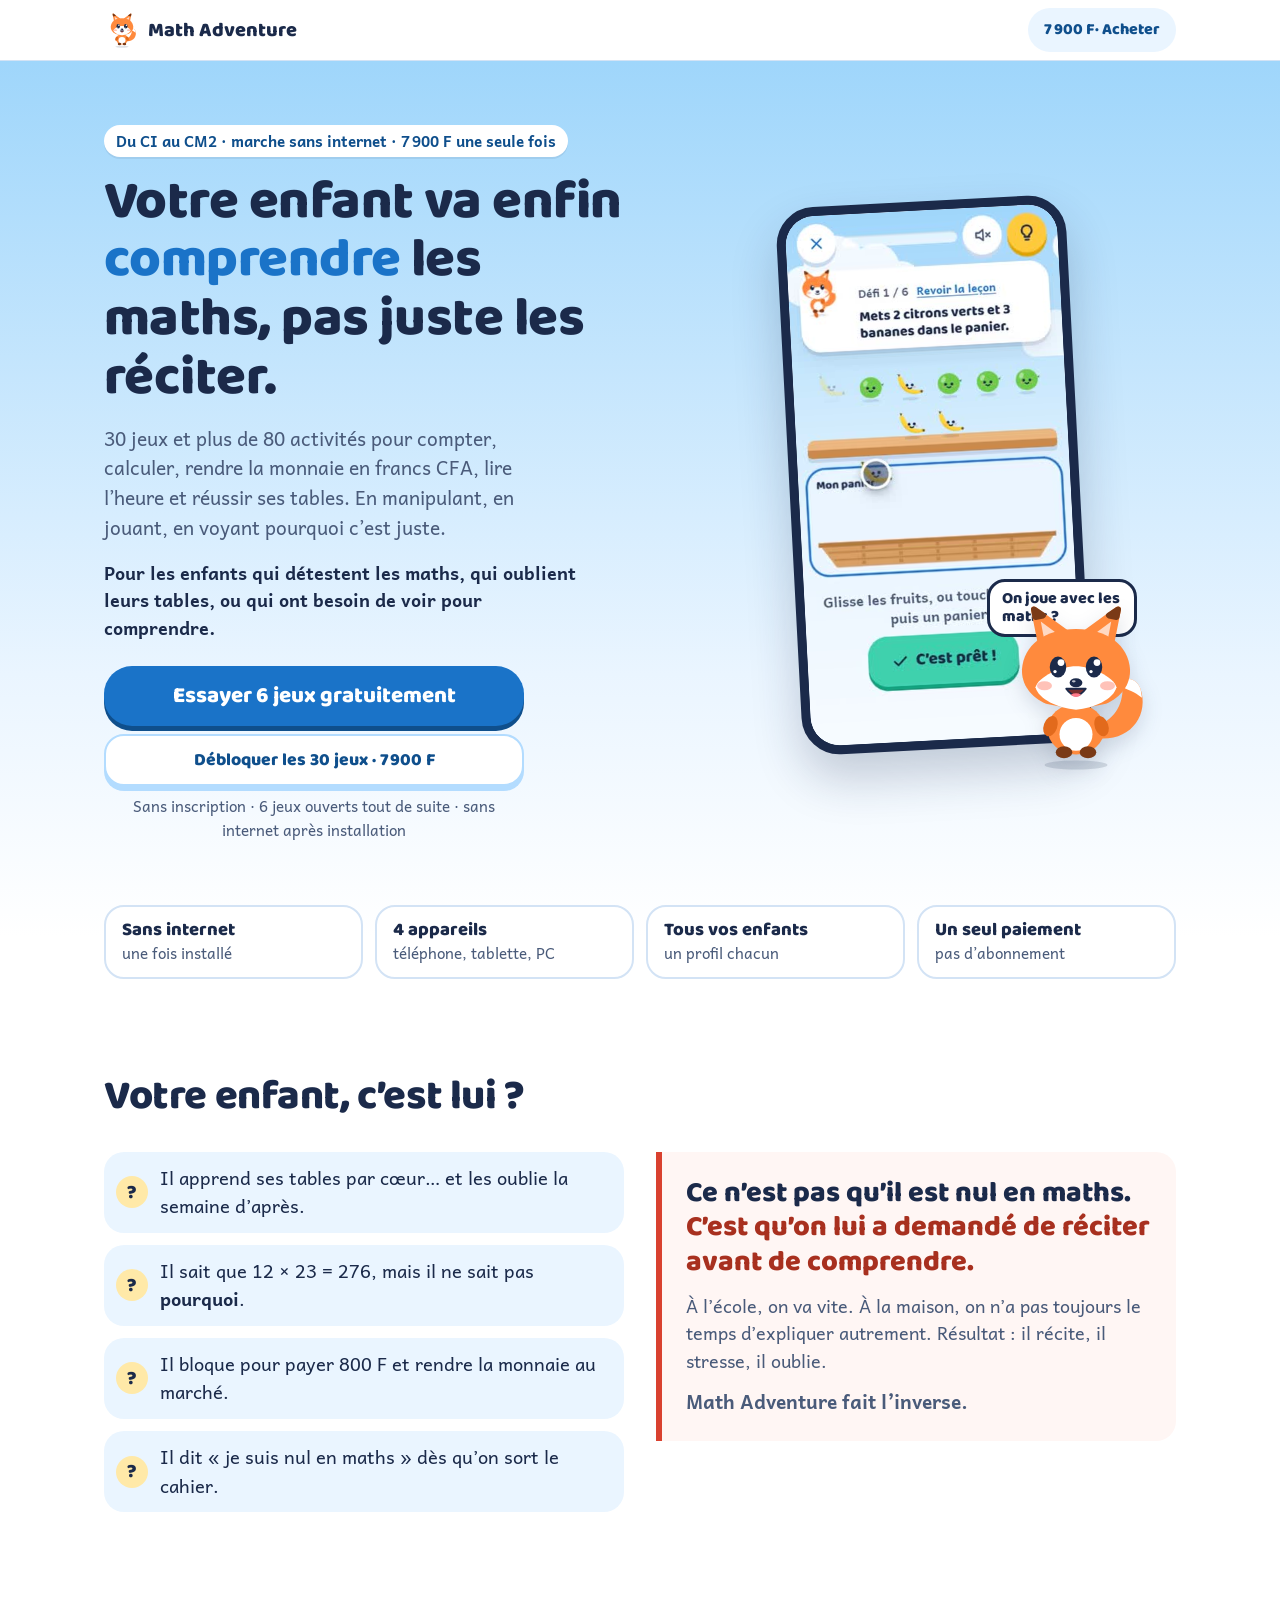
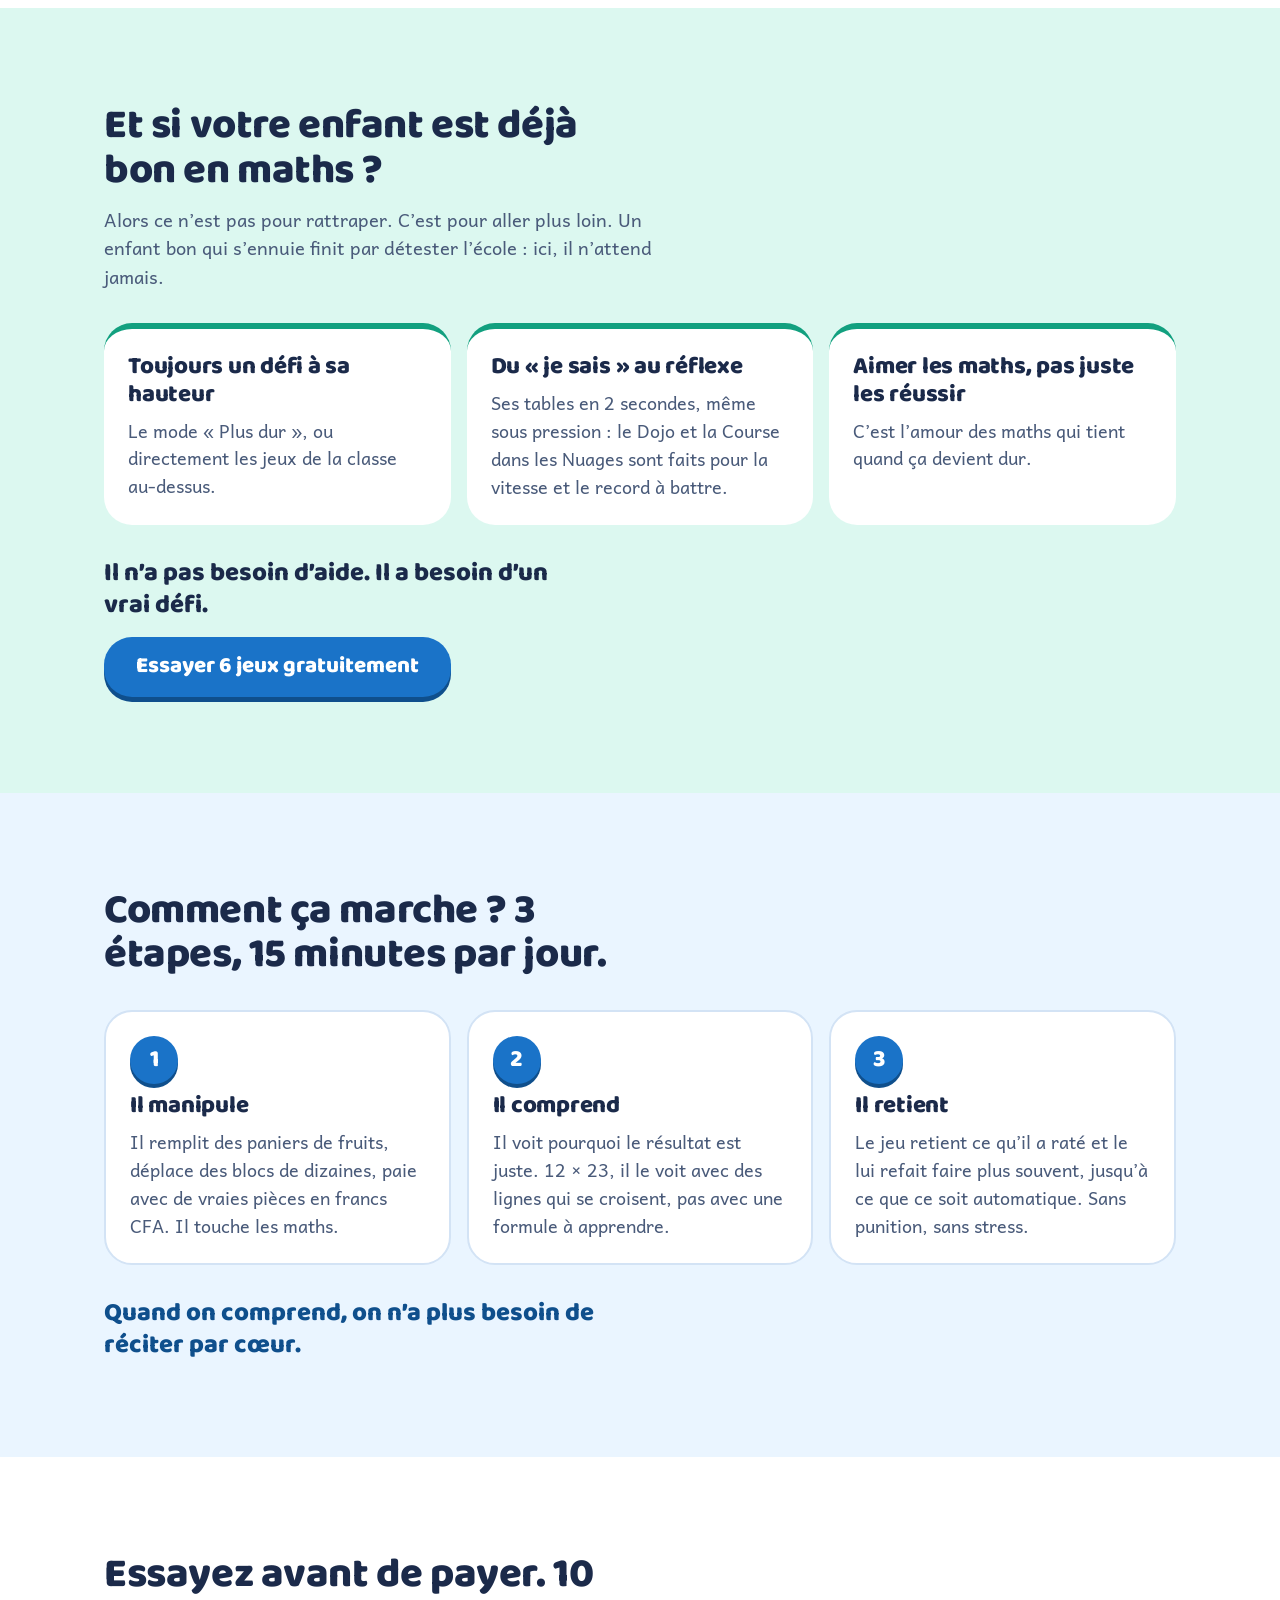
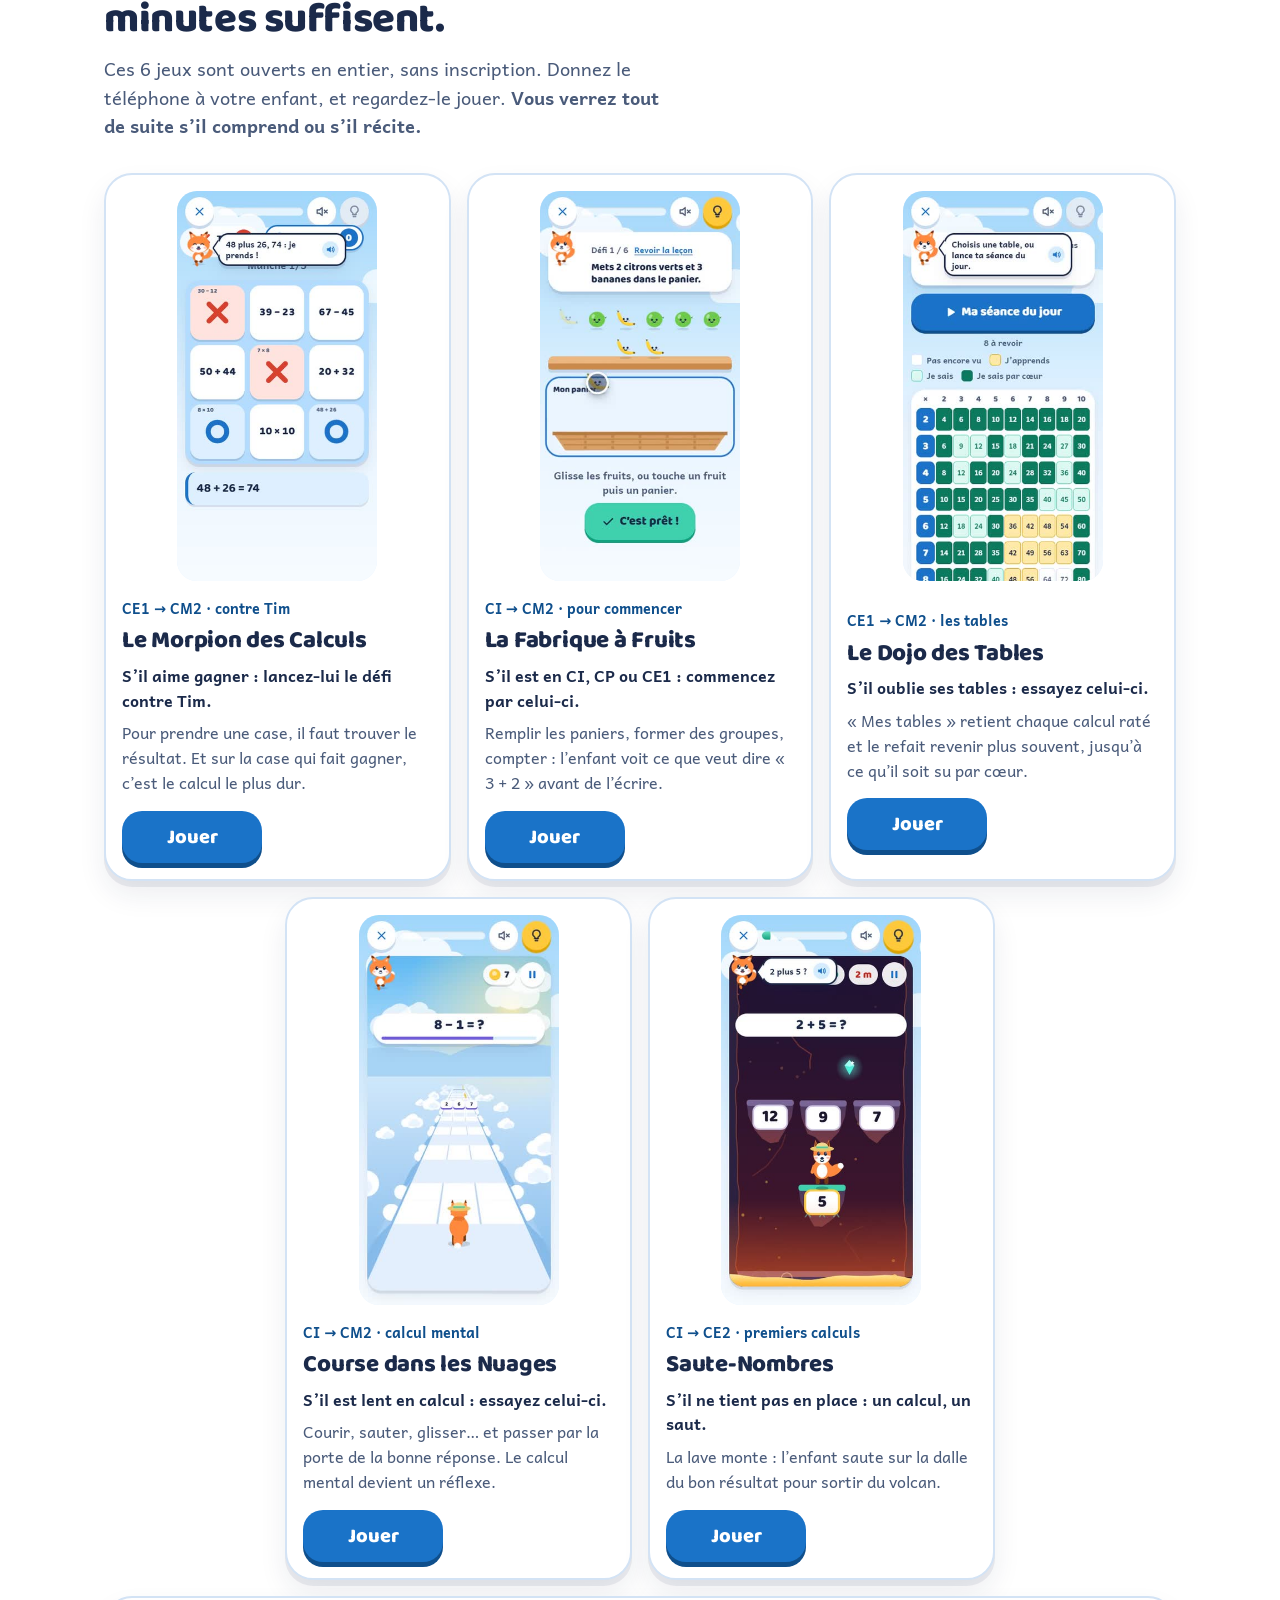
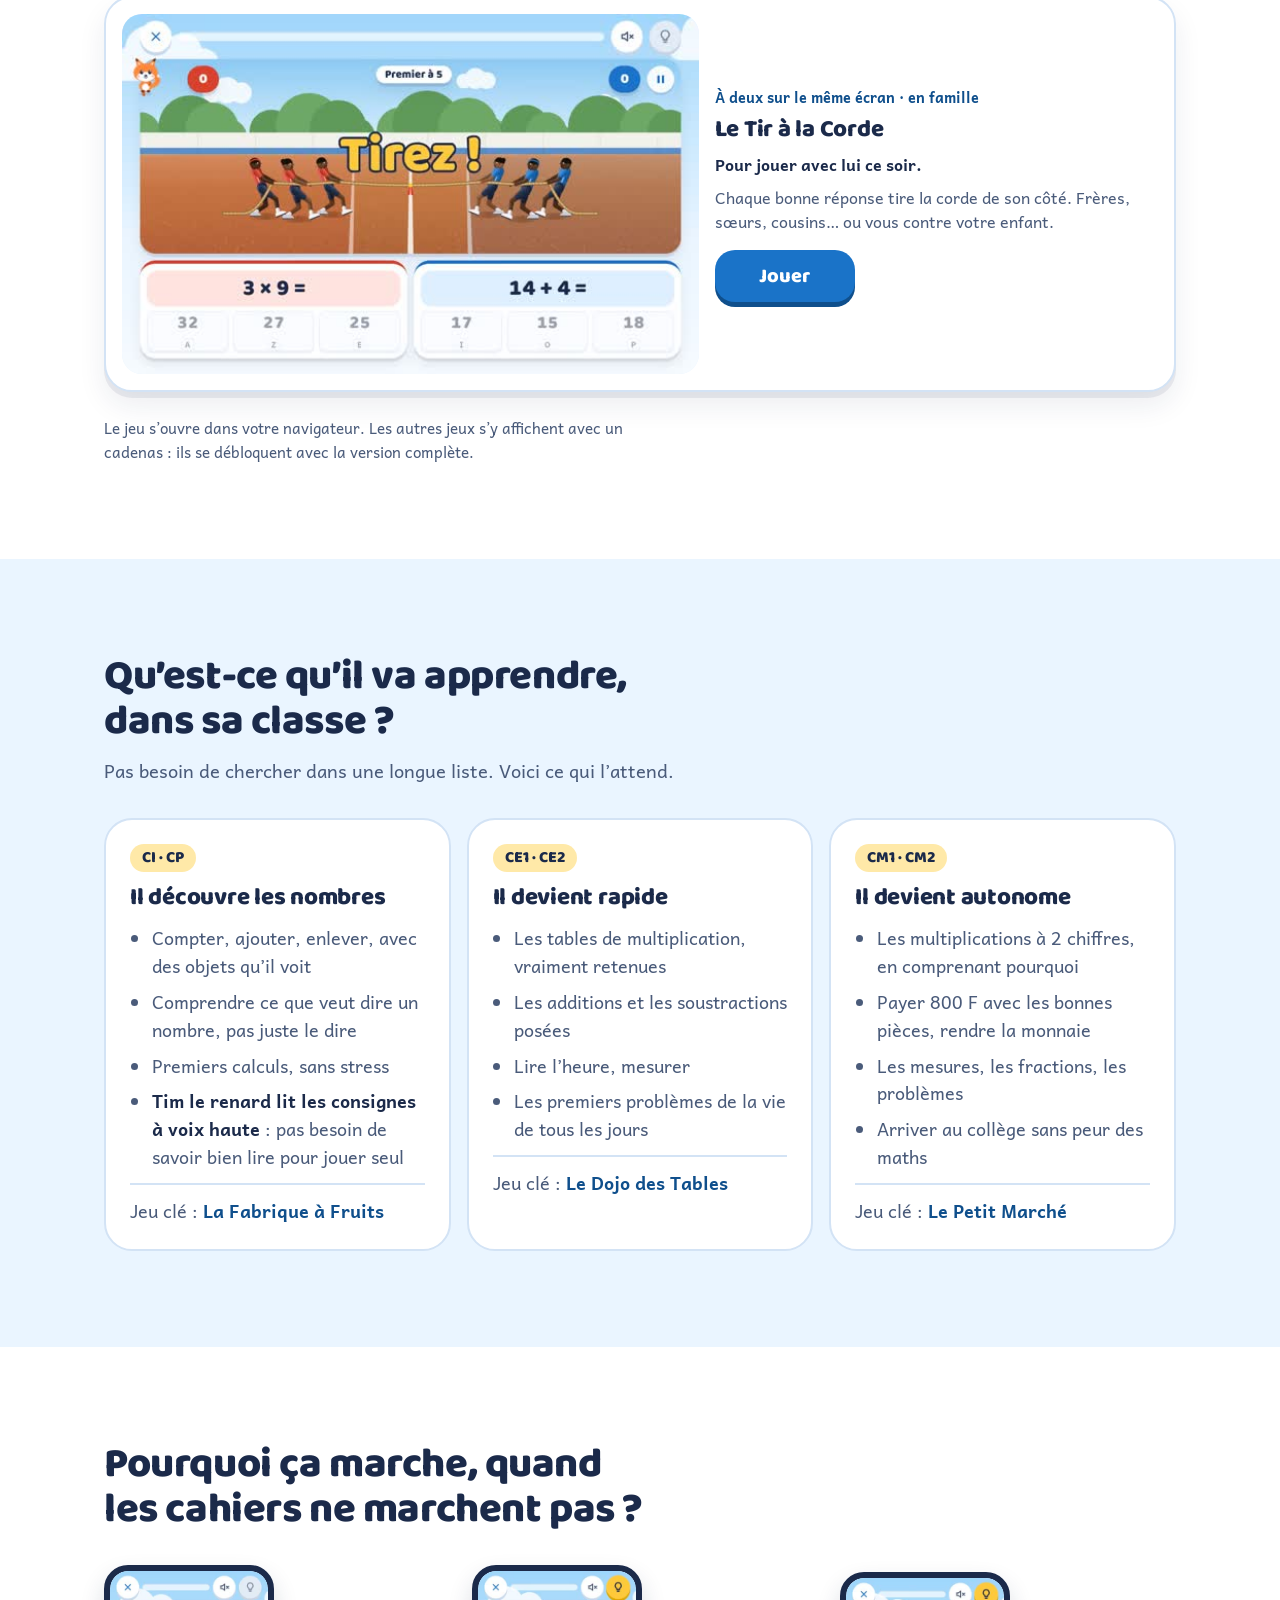
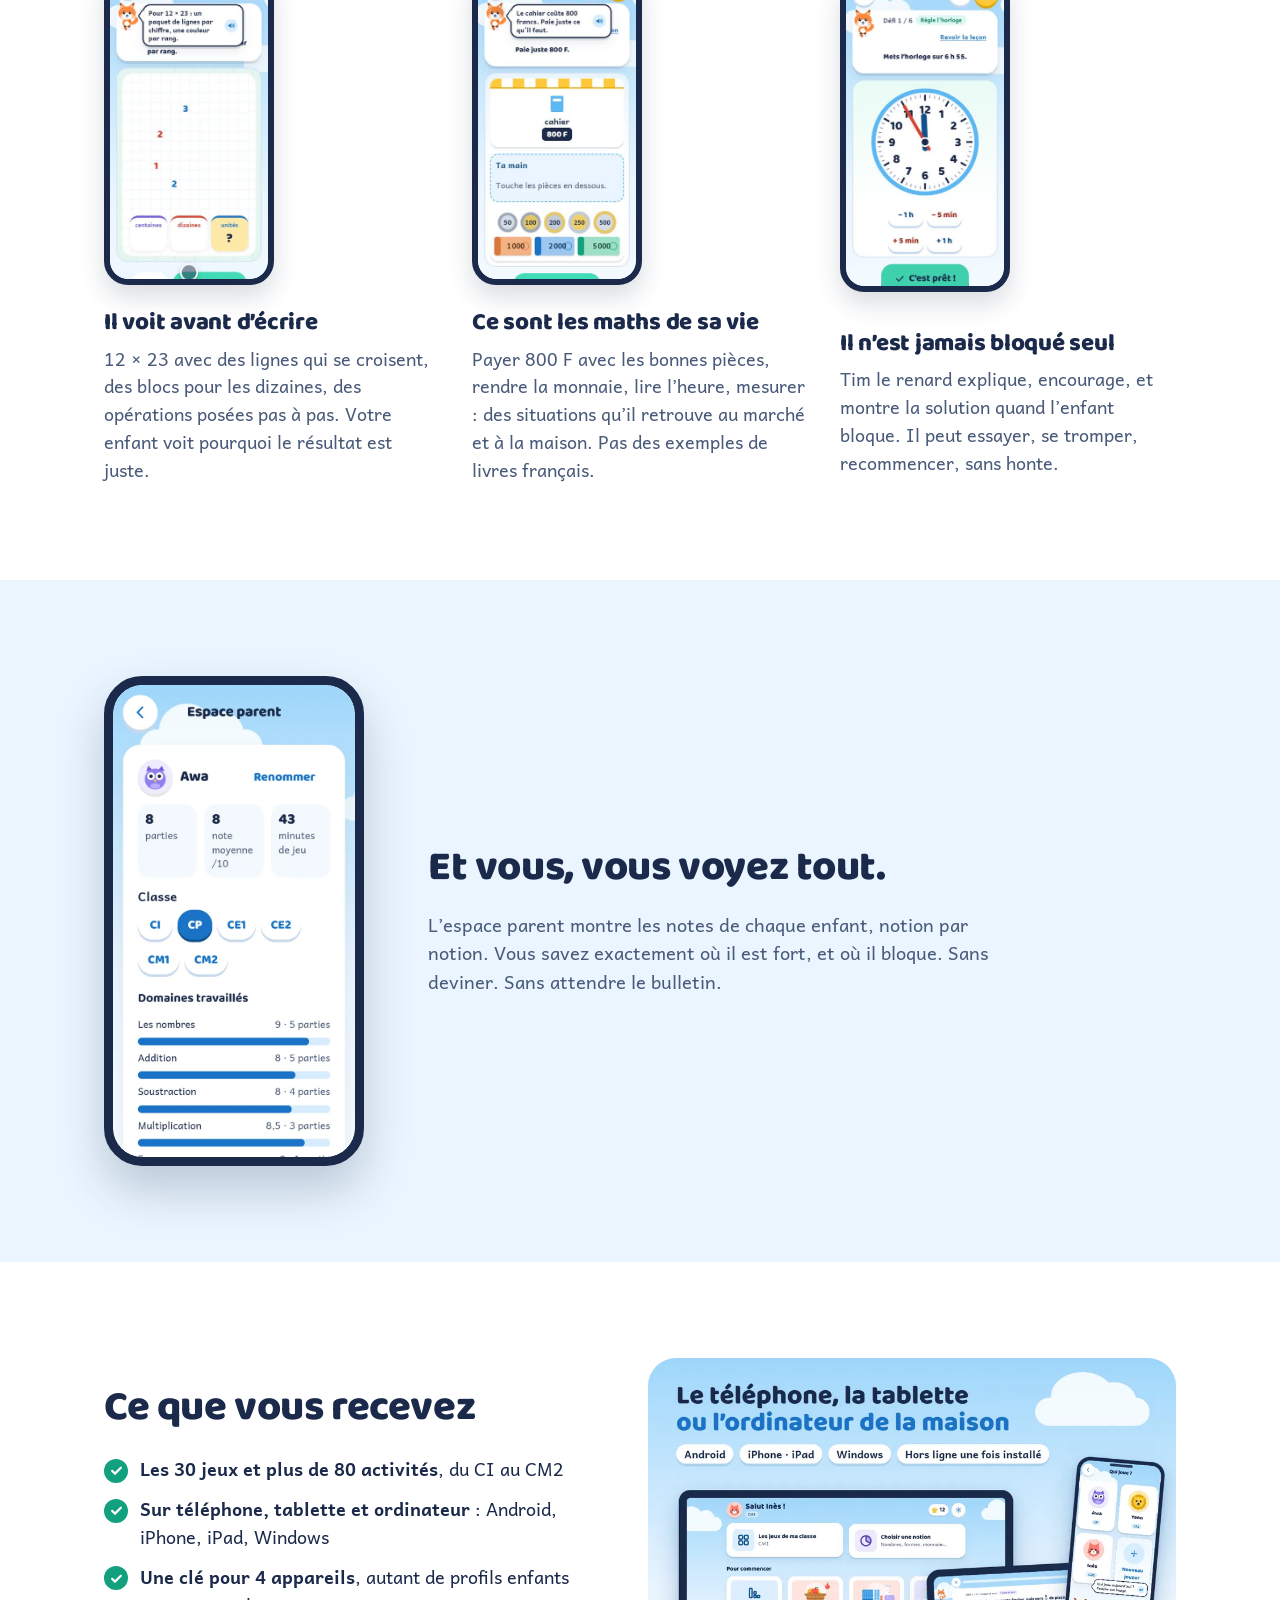
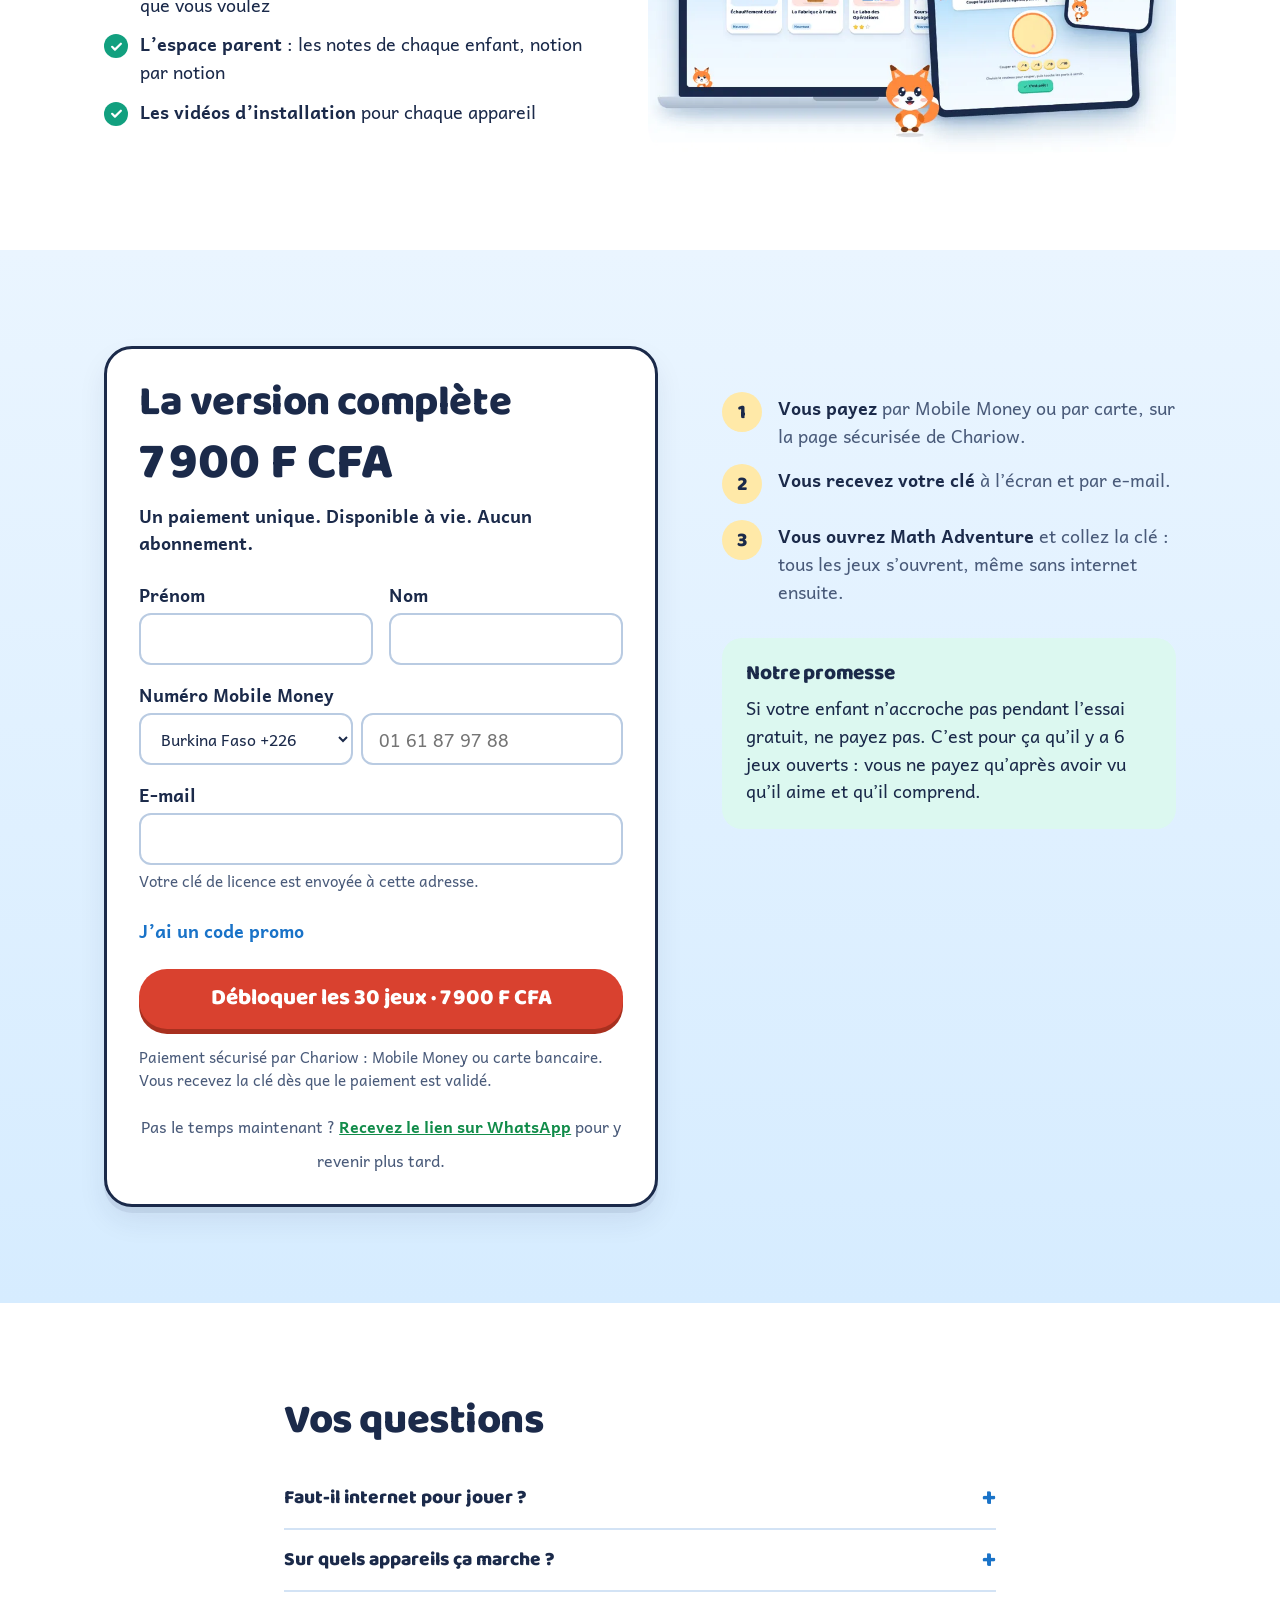
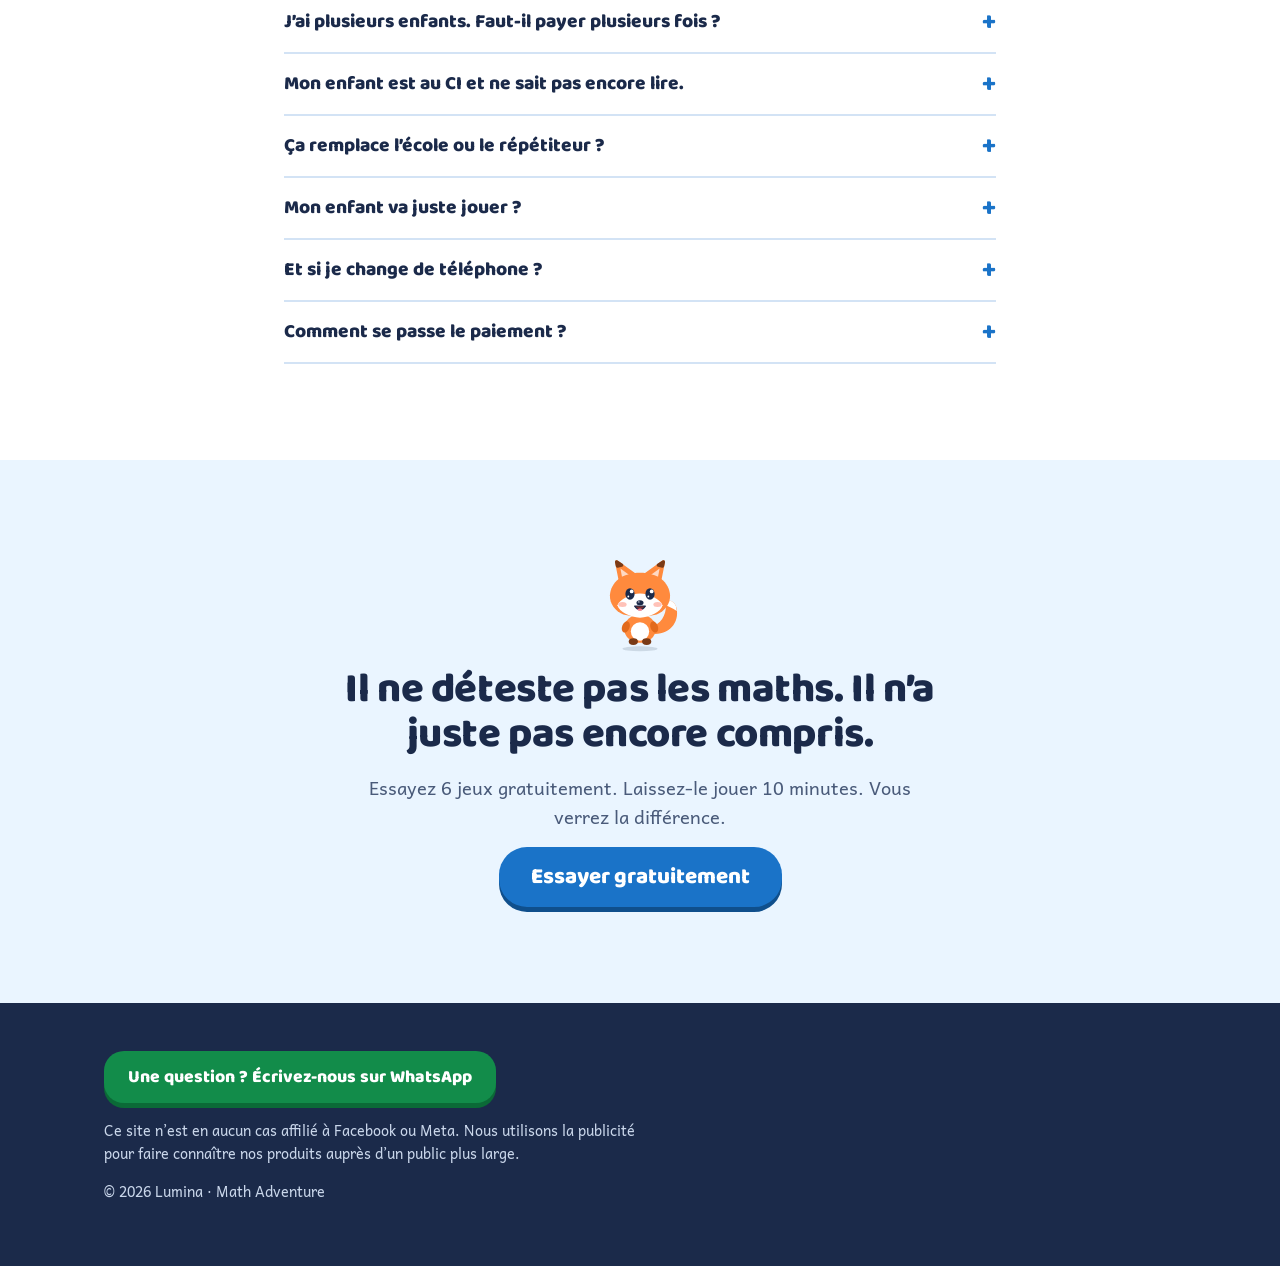
==== commit d59cd6e5: "Bloc « Et si votre enfant est déjà bon en maths ? » après la section problème" ====
--- a/index.html
+++ b/index.html
@@ -87,6 +87,32 @@
       </div>
     </section>
 
+    <!-- ============ 2 bis. ENFANT DÉJÀ BON : rattraper le parent d'un bon élève ============ -->
+    <section class="section section--mint" aria-labelledby="fort-t">
+      <div class="wrap">
+        <h2 id="fort-t">Et si votre enfant est déjà bon en maths ?</h2>
+        <p class="section__lead">Alors ce n’est pas pour rattraper. C’est pour aller plus loin. Un enfant bon qui s’ennuie finit par détester l’école : ici, il n’attend jamais.</p>
+        <div class="boosts">
+          <article class="boost">
+            <h3>Toujours un défi à sa hauteur</h3>
+            <p>Le mode « Plus dur », ou directement les jeux de la classe au-dessus.</p>
+          </article>
+          <article class="boost">
+            <h3>Du « je sais » au réflexe</h3>
+            <p>Ses tables en 2 secondes, même sous pression : le Dojo et la Course dans les Nuages sont faits pour la vitesse et le record à battre.</p>
+          </article>
+          <article class="boost">
+            <h3>Aimer les maths, pas juste les réussir</h3>
+            <p>C’est l’amour des maths qui tient quand ça devient dur.</p>
+          </article>
+        </div>
+        <div class="boosts__end">
+          <p>Il n’a pas besoin d’aide. Il a besoin d’un vrai défi.</p>
+          <a class="btn btn--primary btn--lg" href="#essai" data-track="fort-essai">Essayer 6 jeux gratuitement</a>
+        </div>
+      </div>
+    </section>
+
     <!-- ============ 3. LA MÉTHODE EN 3 ÉTAPES ============ -->
     <section class="section section--sky" aria-labelledby="steps-t">
       <div class="wrap">
--- a/assets/styles.css
+++ b/assets/styles.css
@@ -273,6 +273,15 @@
 .turn .turn__end { color: var(--ink); font-weight: 700; font-size: 1.2rem; }
 @media (min-width: 900px) { .pb { grid-template-columns: 1fr 1fr; align-items: start; } .pb h2 { grid-column: 1 / -1; } }
 
+/* enfant déjà bon : bloc menthe, distinct du parcours « problème » */
+.section--mint { background: var(--mint-soft); }
+.boosts { display: grid; gap: var(--s4); margin-top: var(--s6); }
+.boost { display: grid; gap: var(--s2); align-content: start; padding: var(--s5); background: var(--white); border-radius: var(--r-lg); border-top: 6px solid var(--mint); }
+.boost p { color: var(--ink-soft); }
+.boosts__end { display: grid; gap: var(--s4); justify-items: start; margin-top: var(--s6); }
+.boosts__end p { font: 800 clamp(1.3rem, 4vw, 1.6rem)/1.25 var(--font-display); max-width: 30ch; }
+@media (min-width: 760px) { .boosts { grid-template-columns: repeat(3, 1fr); } }
+
 /* méthode en 3 étapes */
 .method { list-style: none; counter-reset: m; margin: var(--s6) 0 0; padding: 0; display: grid; gap: var(--s4); }
 .method li {
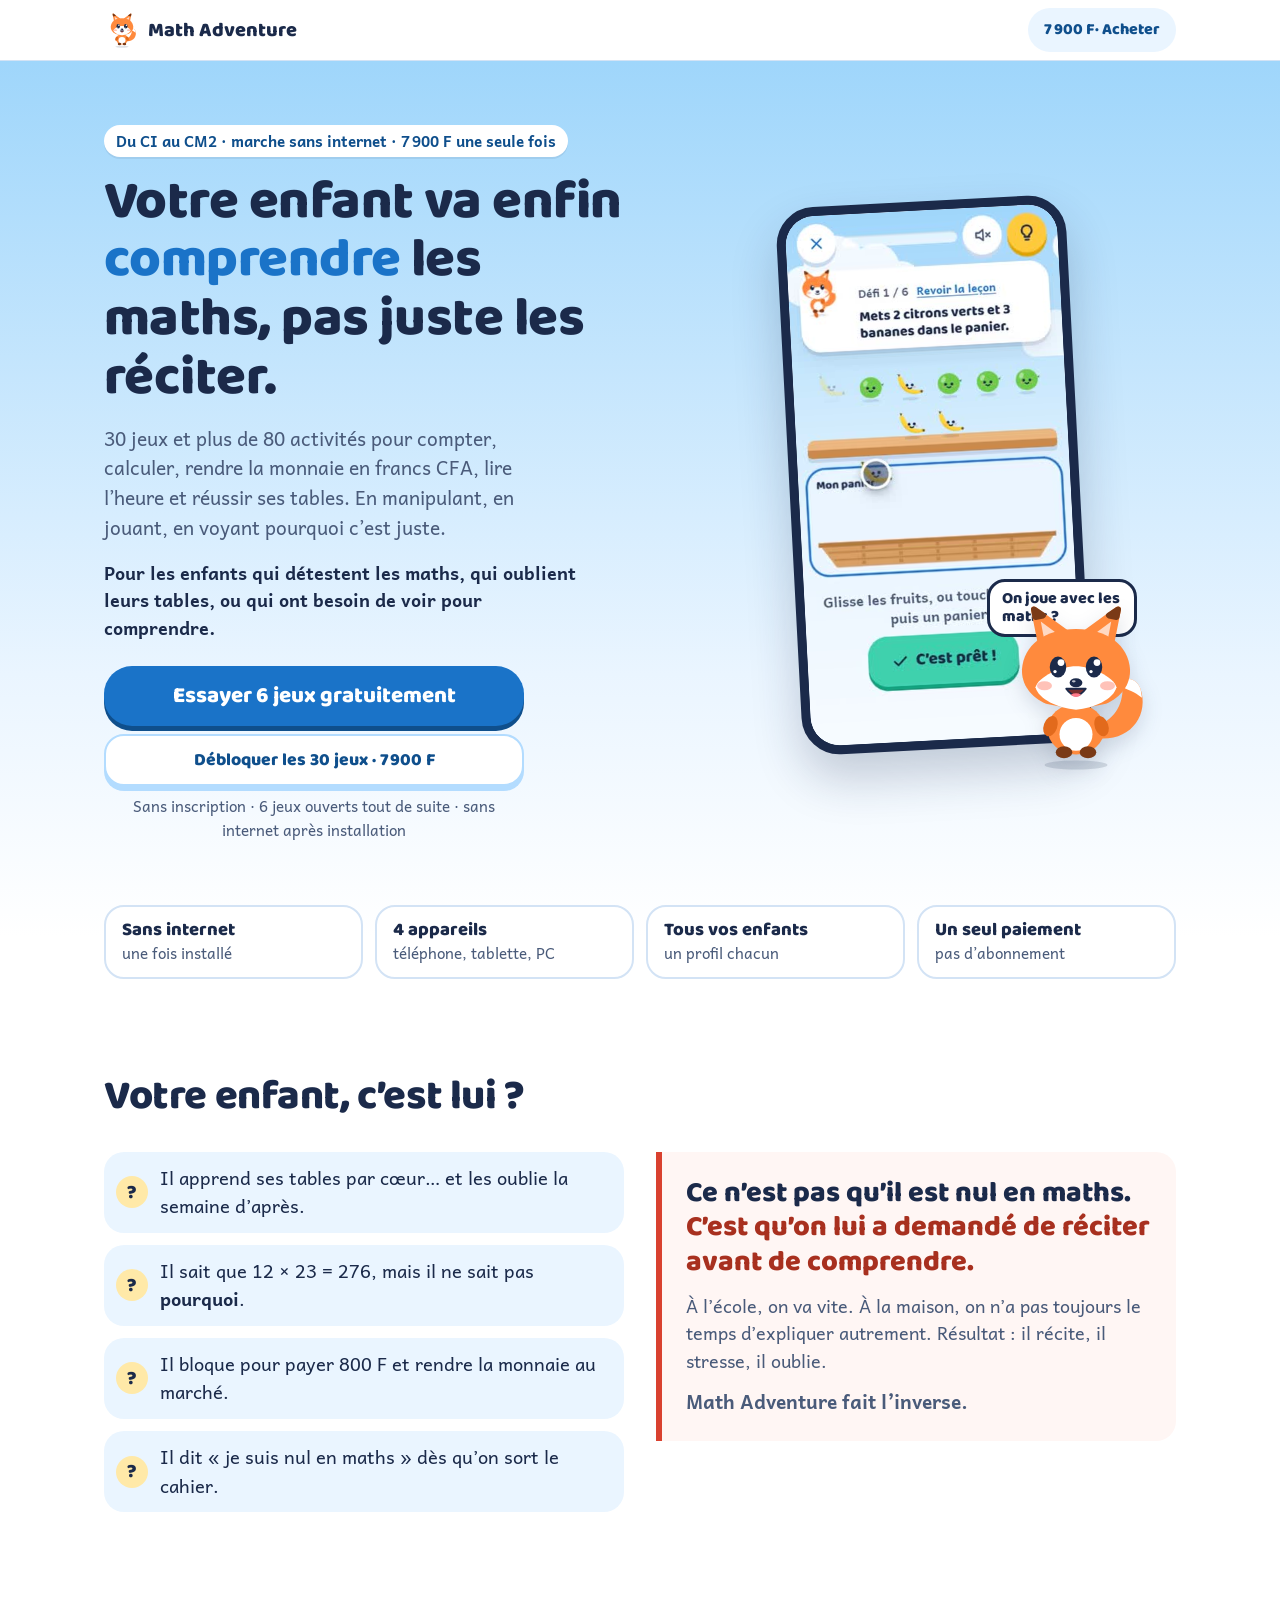
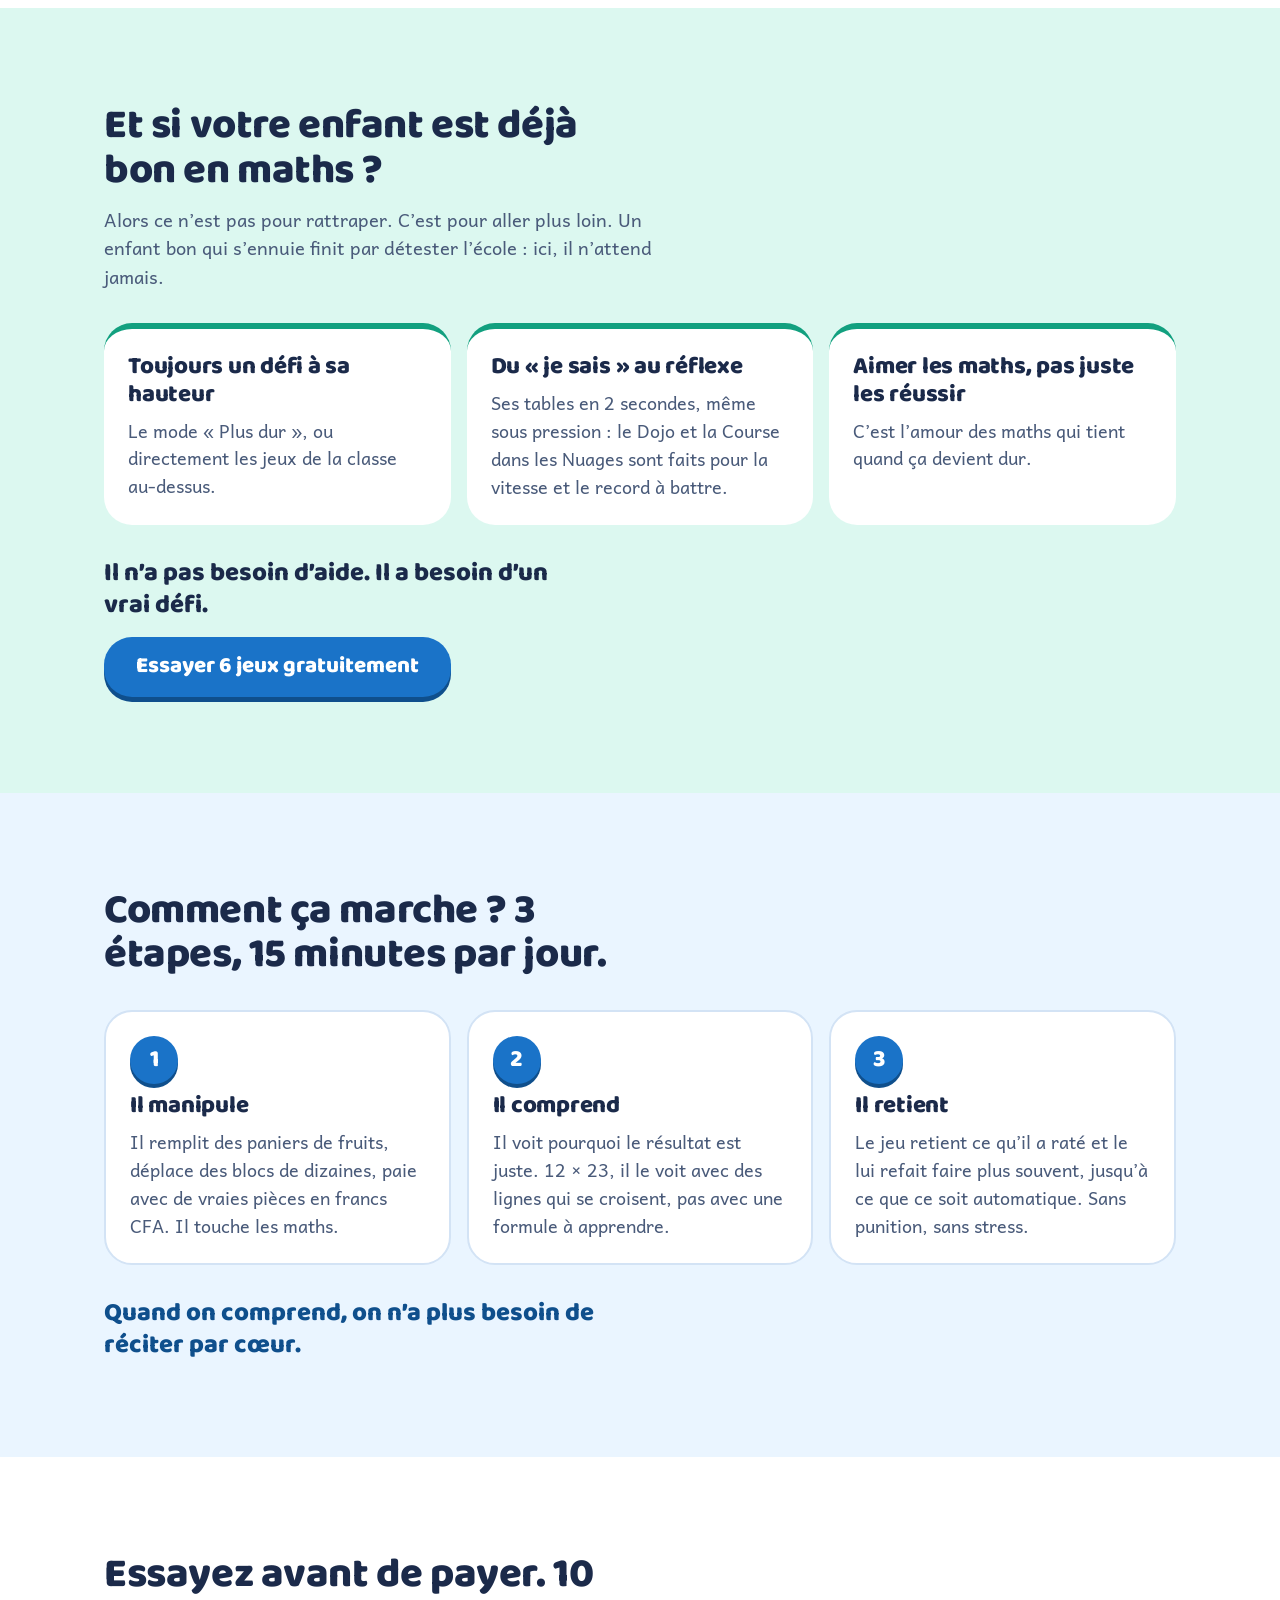
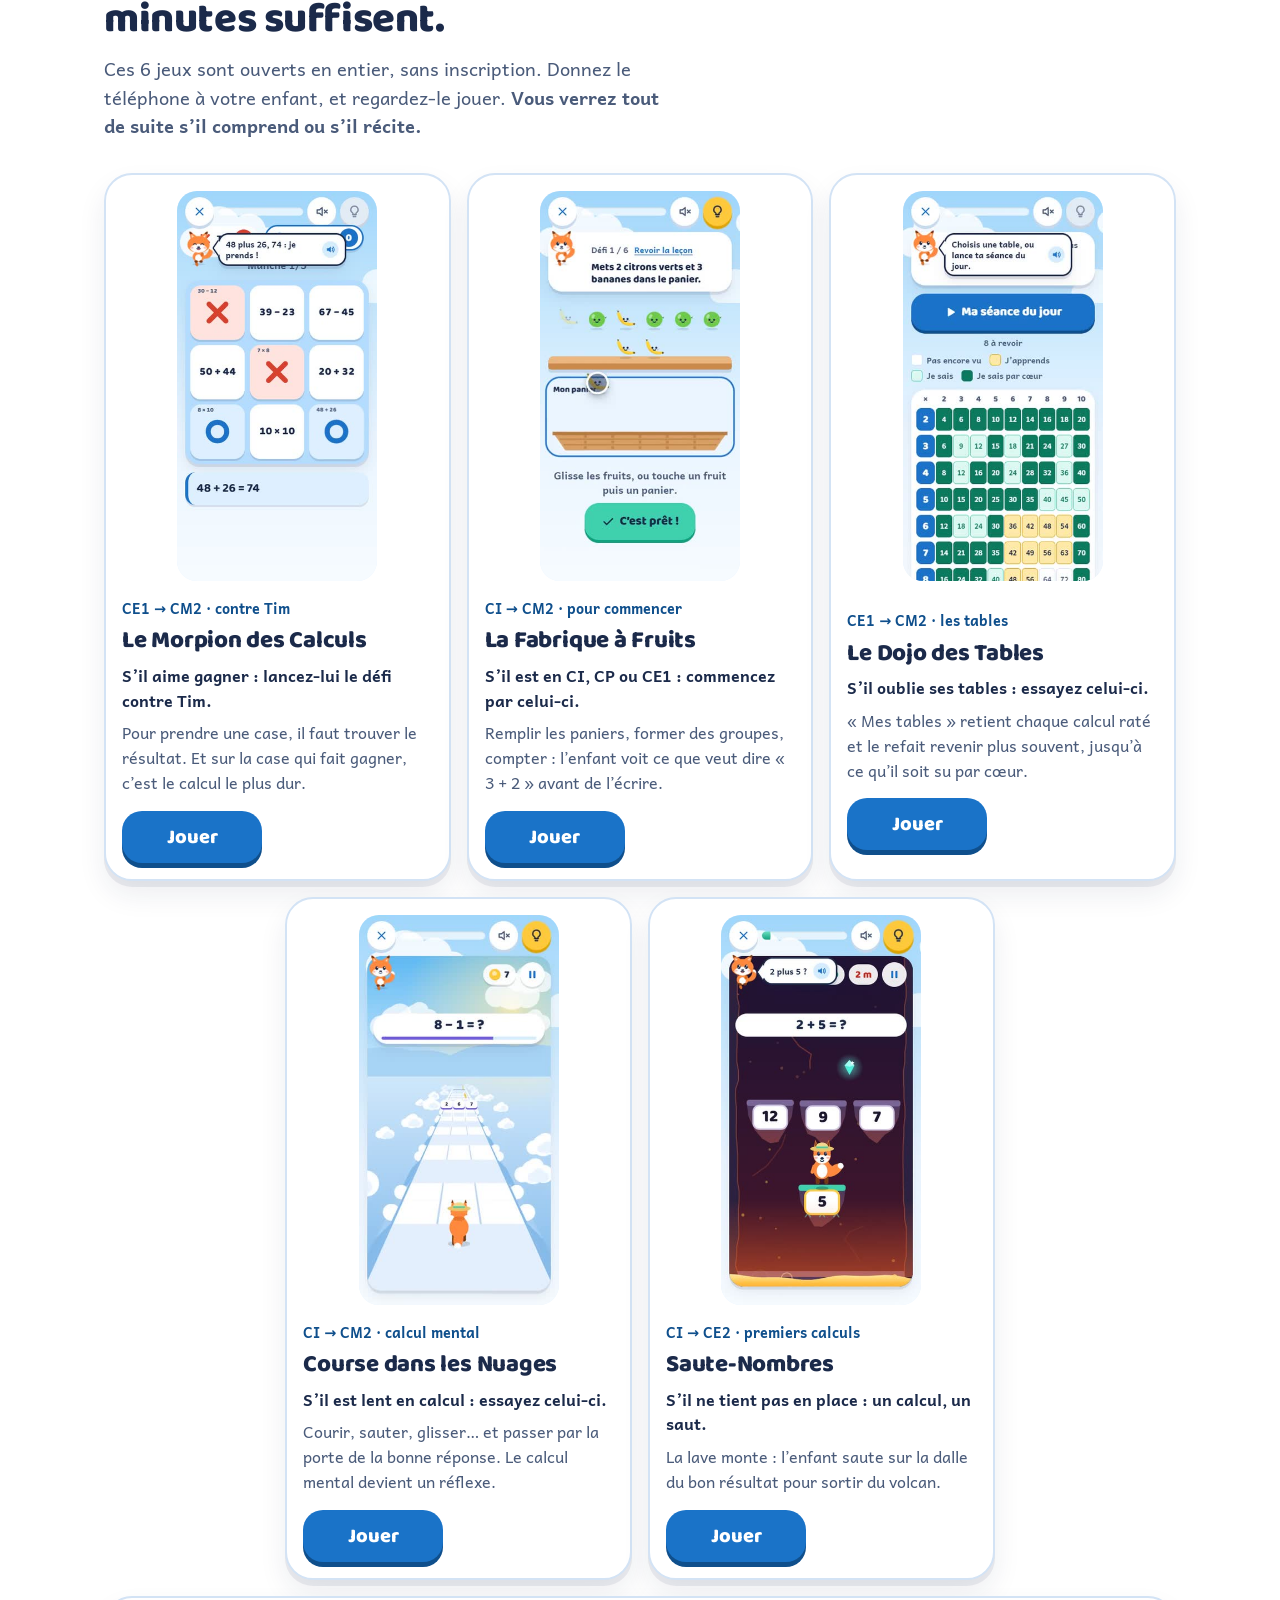
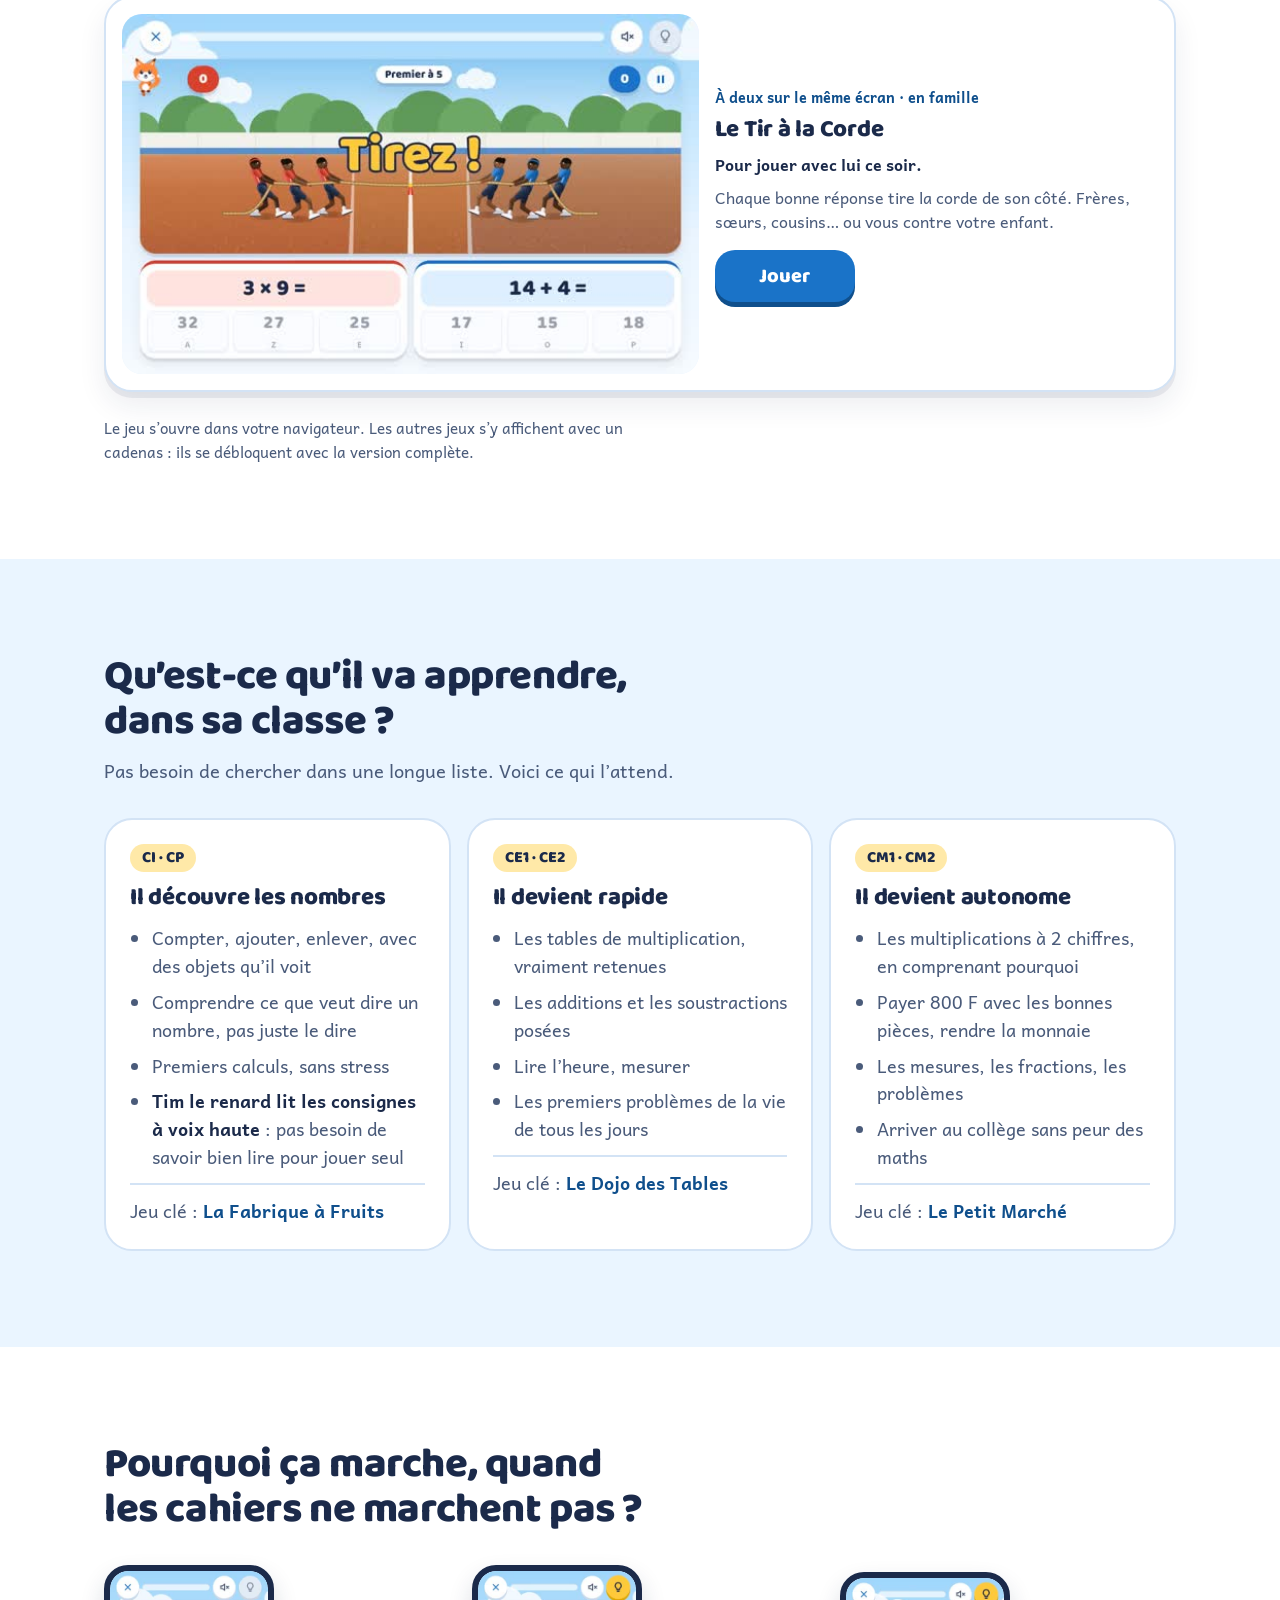
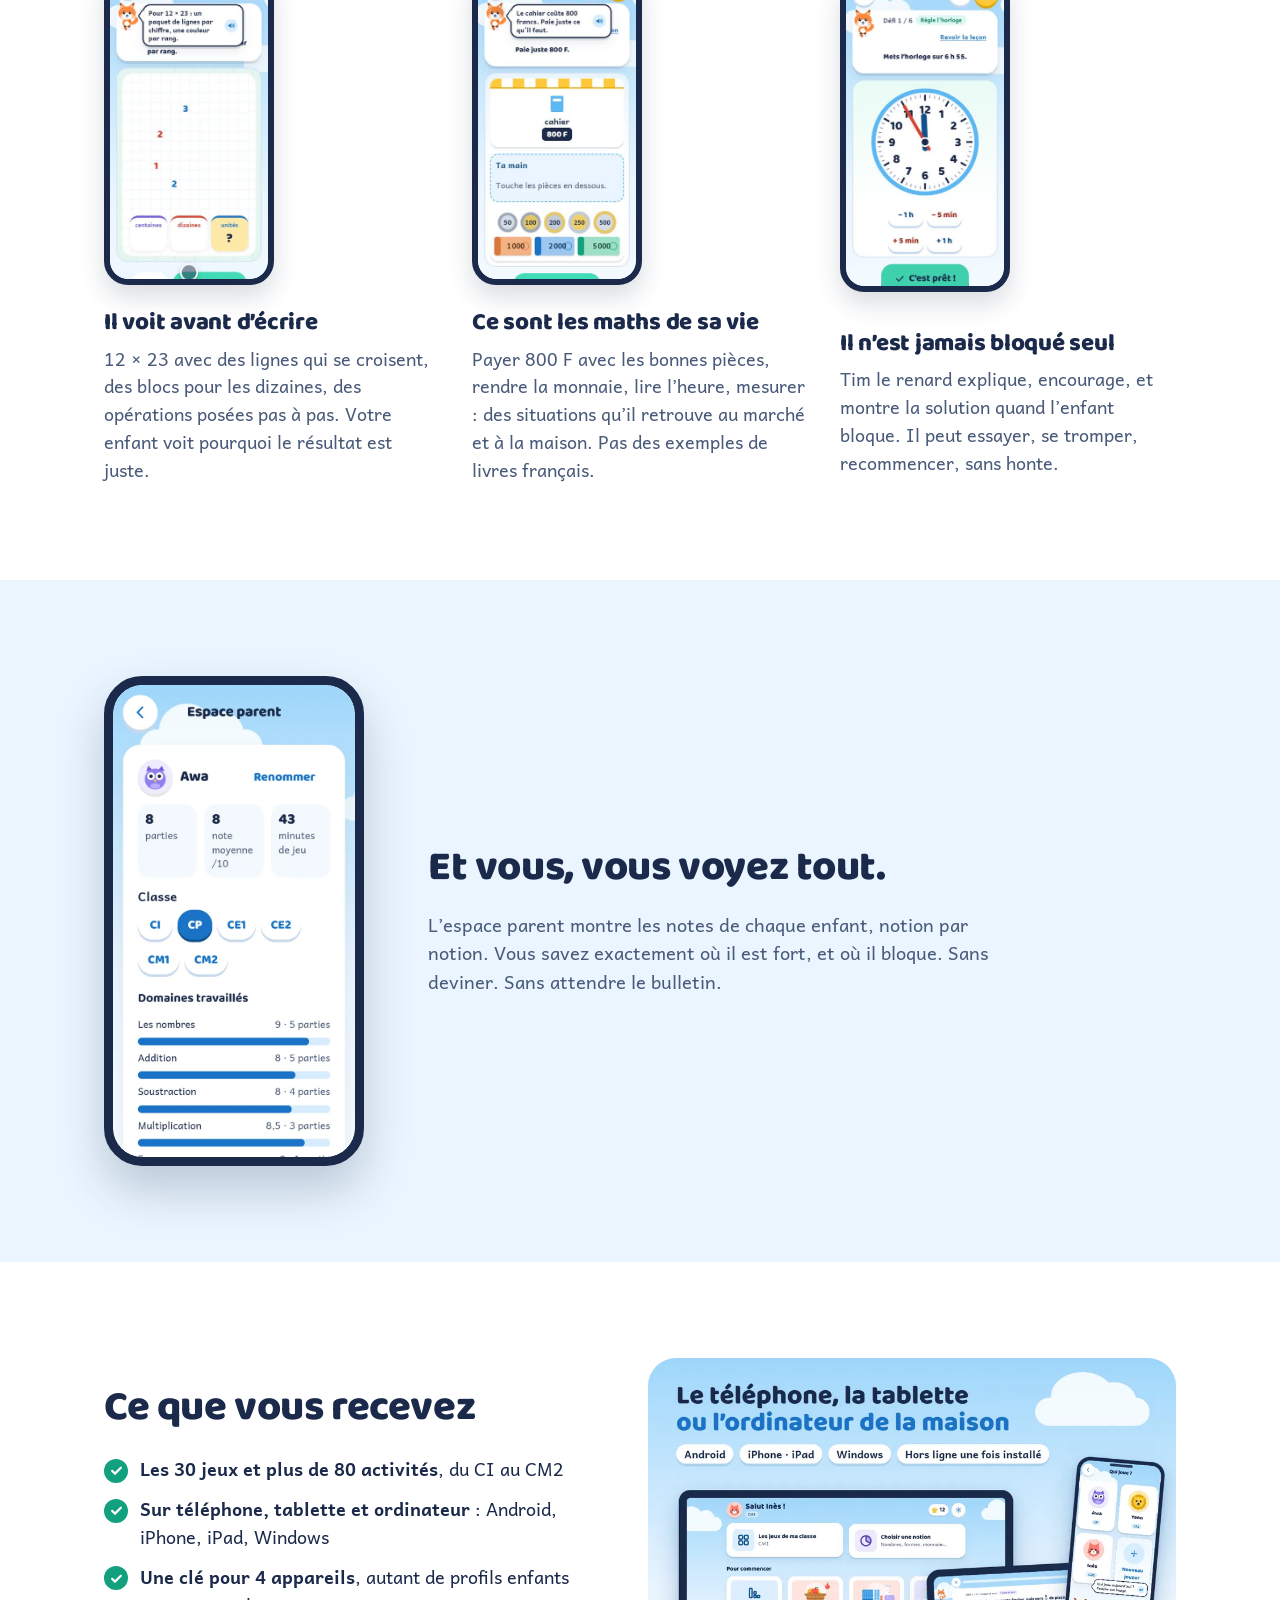
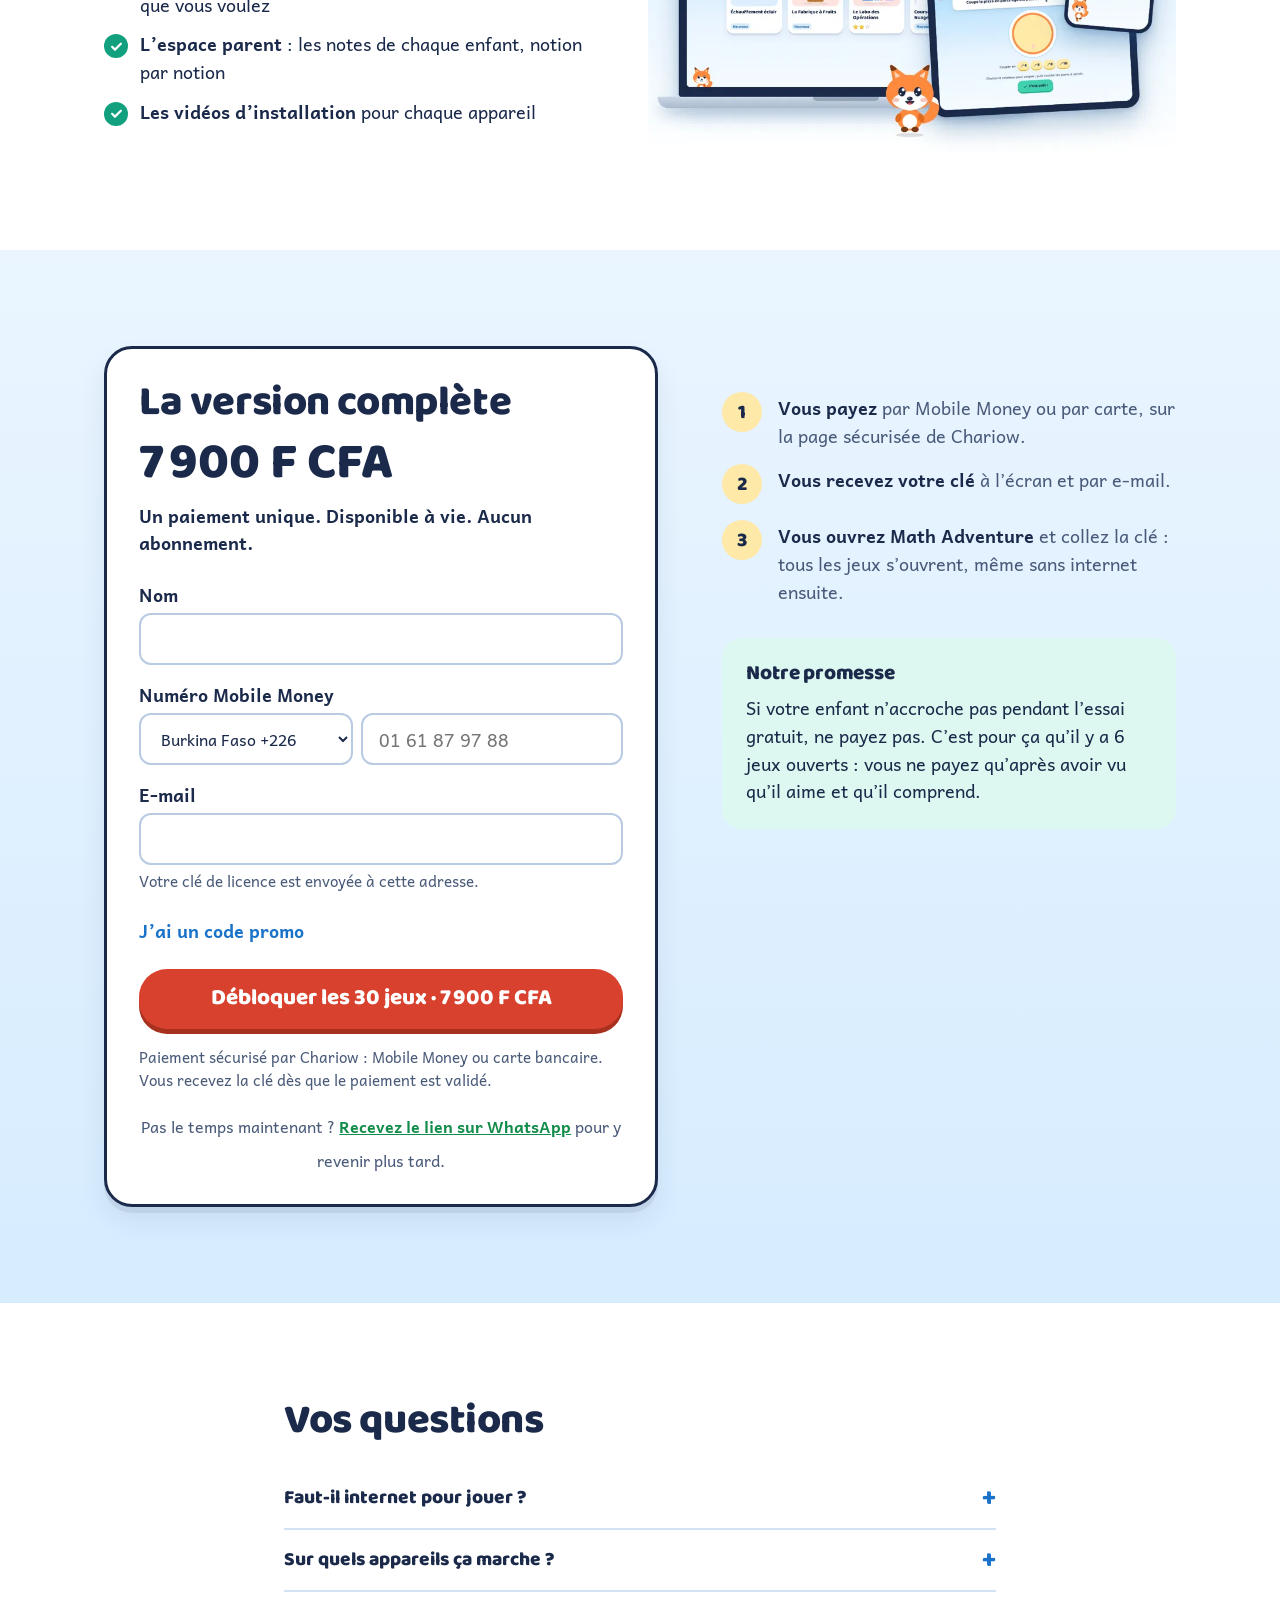
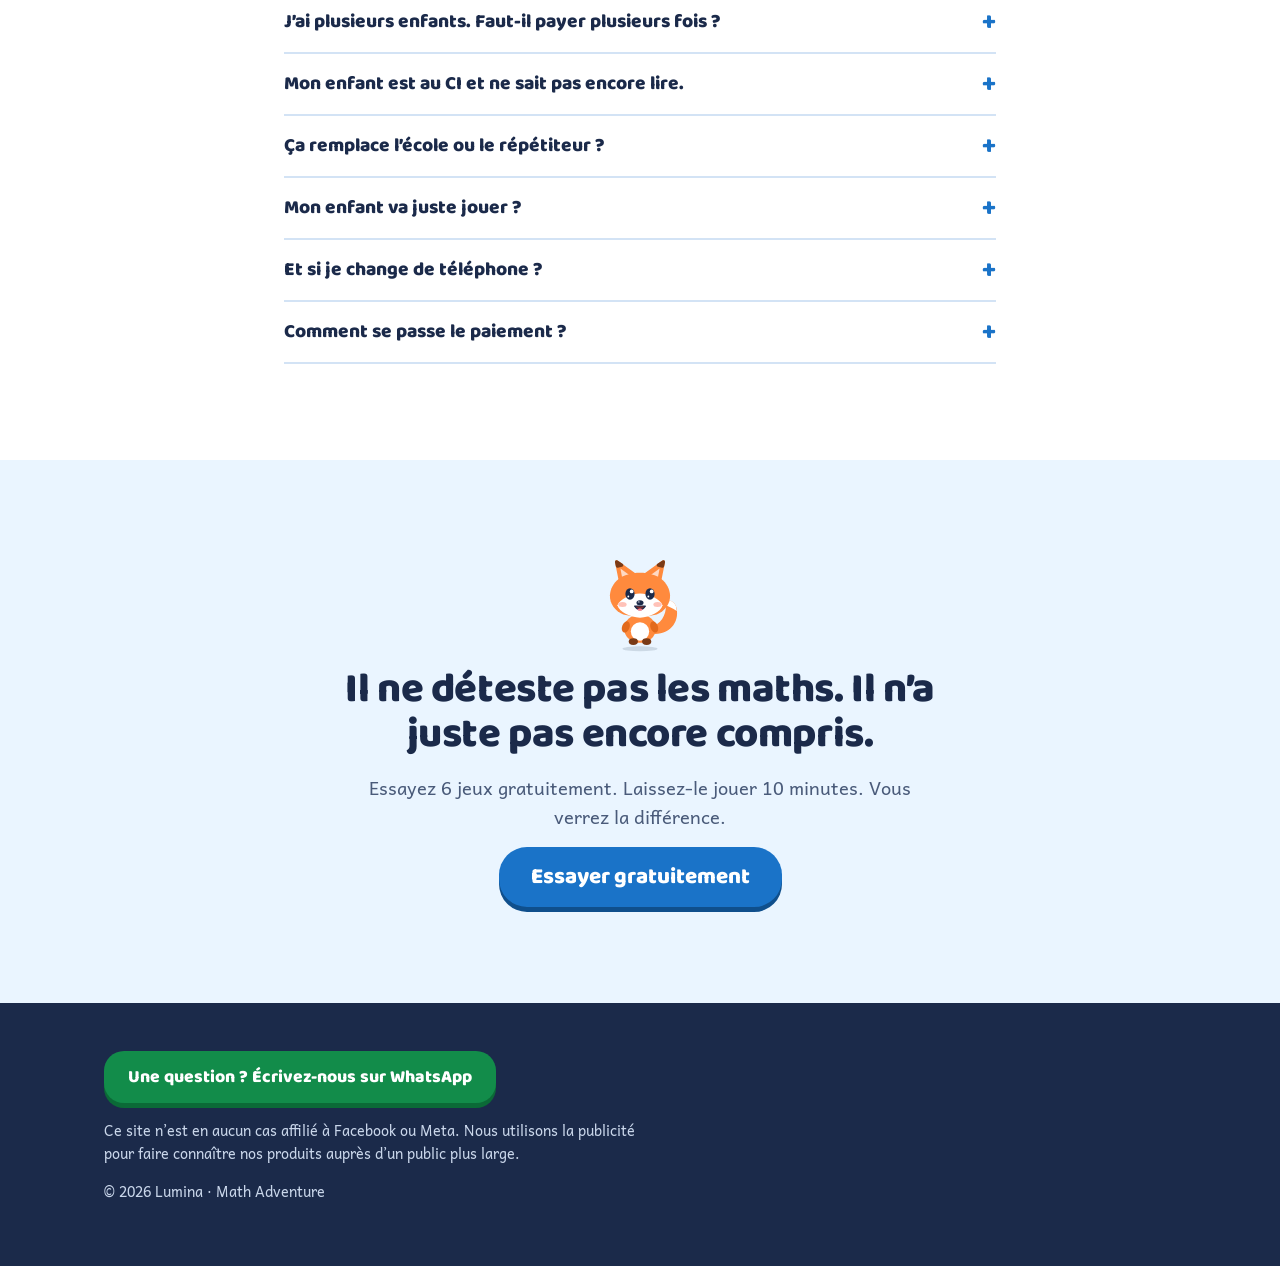
==== commit 66409772: "Un seul champ Nom dans le formulaire (envoyé en prénom et nom)" ====
--- a/index.html
+++ b/index.html
@@ -333,17 +333,10 @@
           </div>
 
           <form class="form" id="checkout" novalidate>
-            <div class="form__row">
-              <div class="field">
-                <label for="f-first">Prénom</label>
-                <input id="f-first" name="first_name" autocomplete="given-name" required maxlength="50">
-                <p class="field__err" id="e-first_name" hidden></p>
-              </div>
-              <div class="field">
-                <label for="f-last">Nom</label>
-                <input id="f-last" name="last_name" autocomplete="family-name" required maxlength="50">
-                <p class="field__err" id="e-last_name" hidden></p>
-              </div>
+            <div class="field">
+              <label for="f-first">Nom</label>
+              <input id="f-first" name="first_name" autocomplete="name" required maxlength="50">
+              <p class="field__err" id="e-first_name" hidden></p>
             </div>
             <div class="field">
               <label for="f-phone">Numéro Mobile Money</label>
